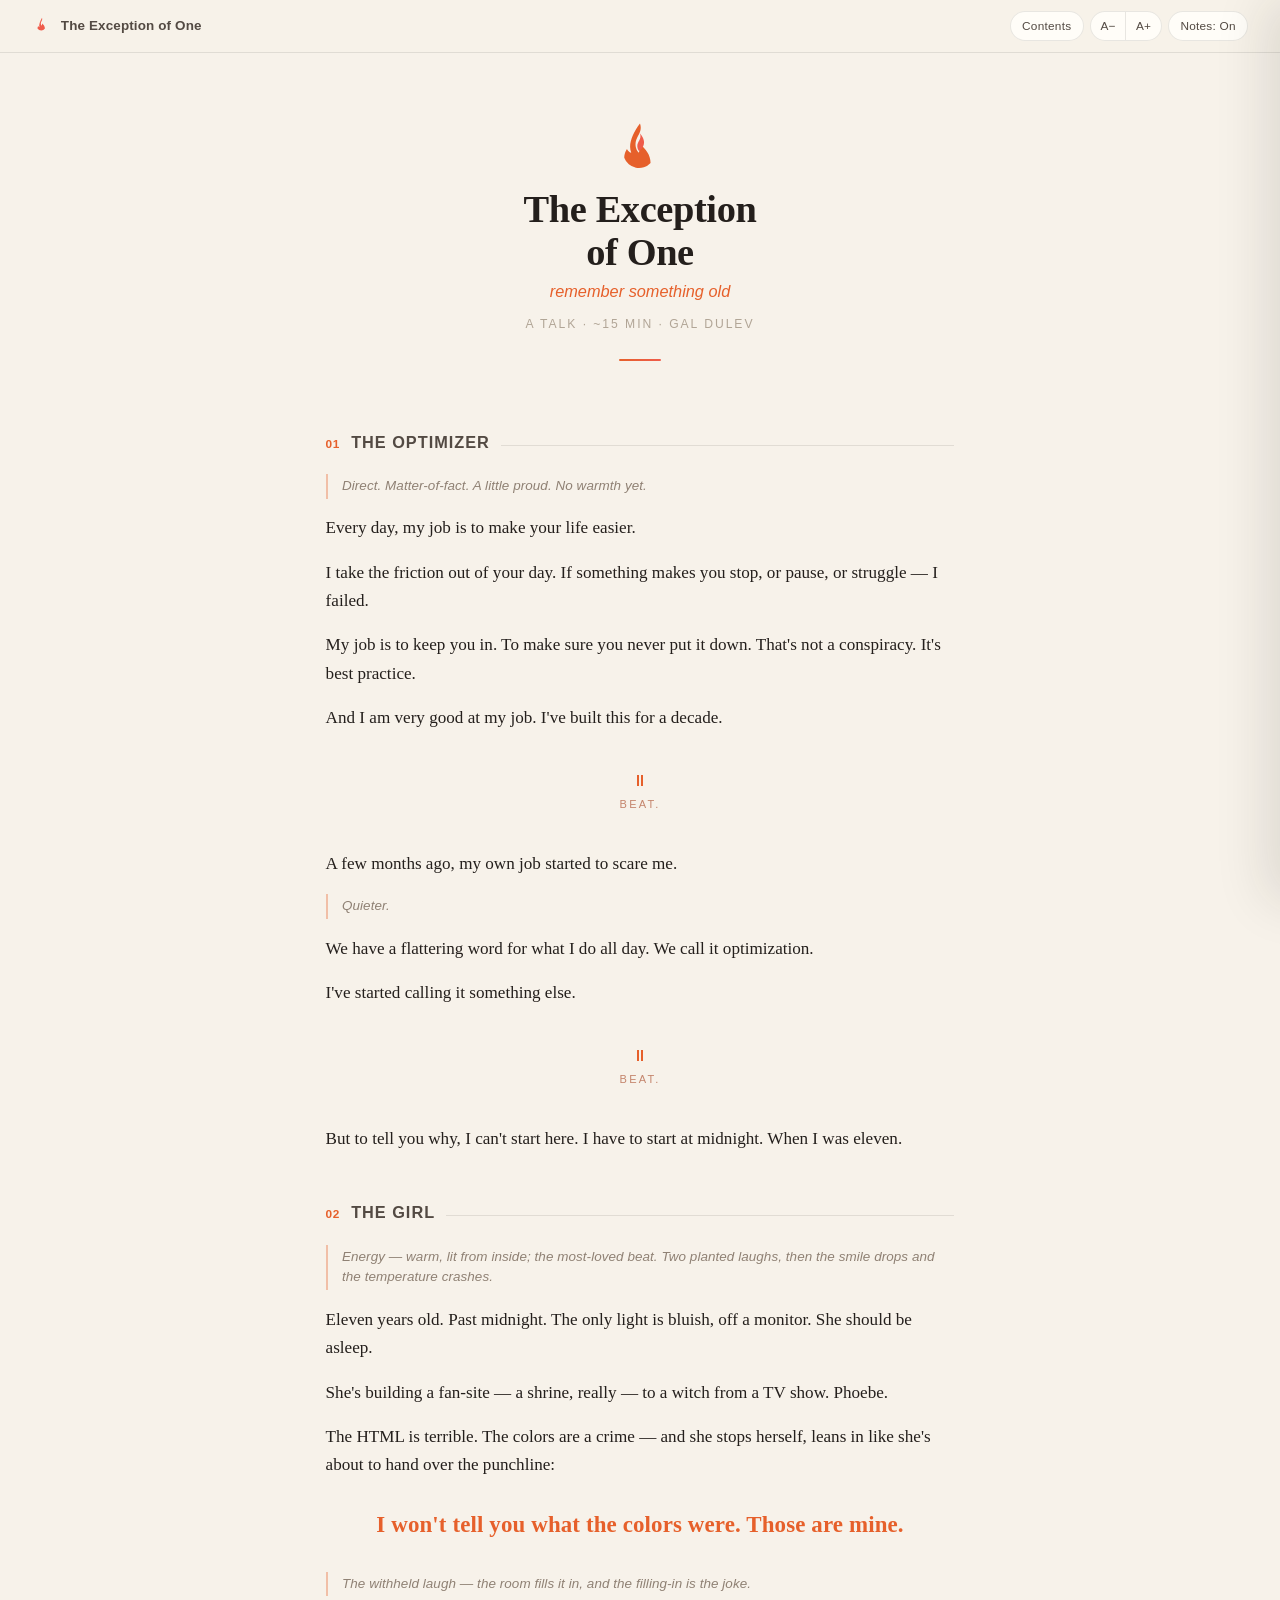
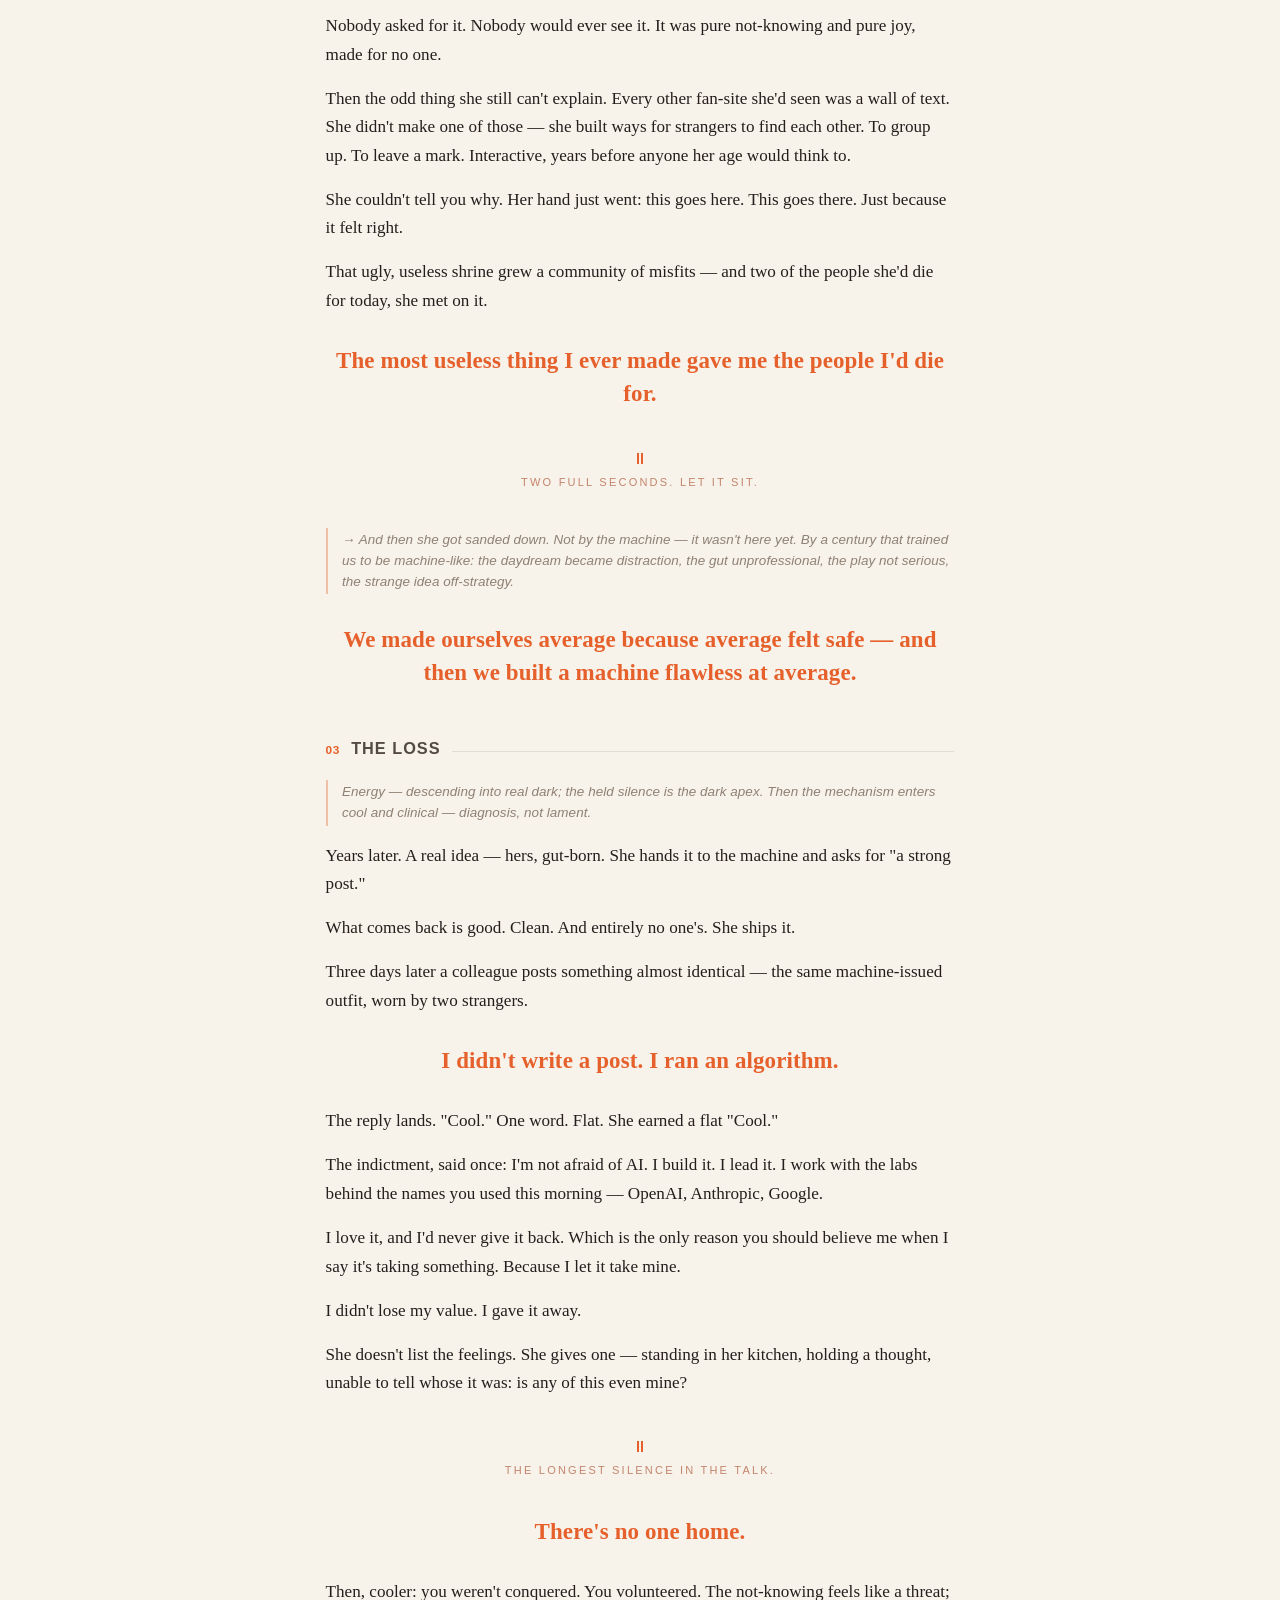
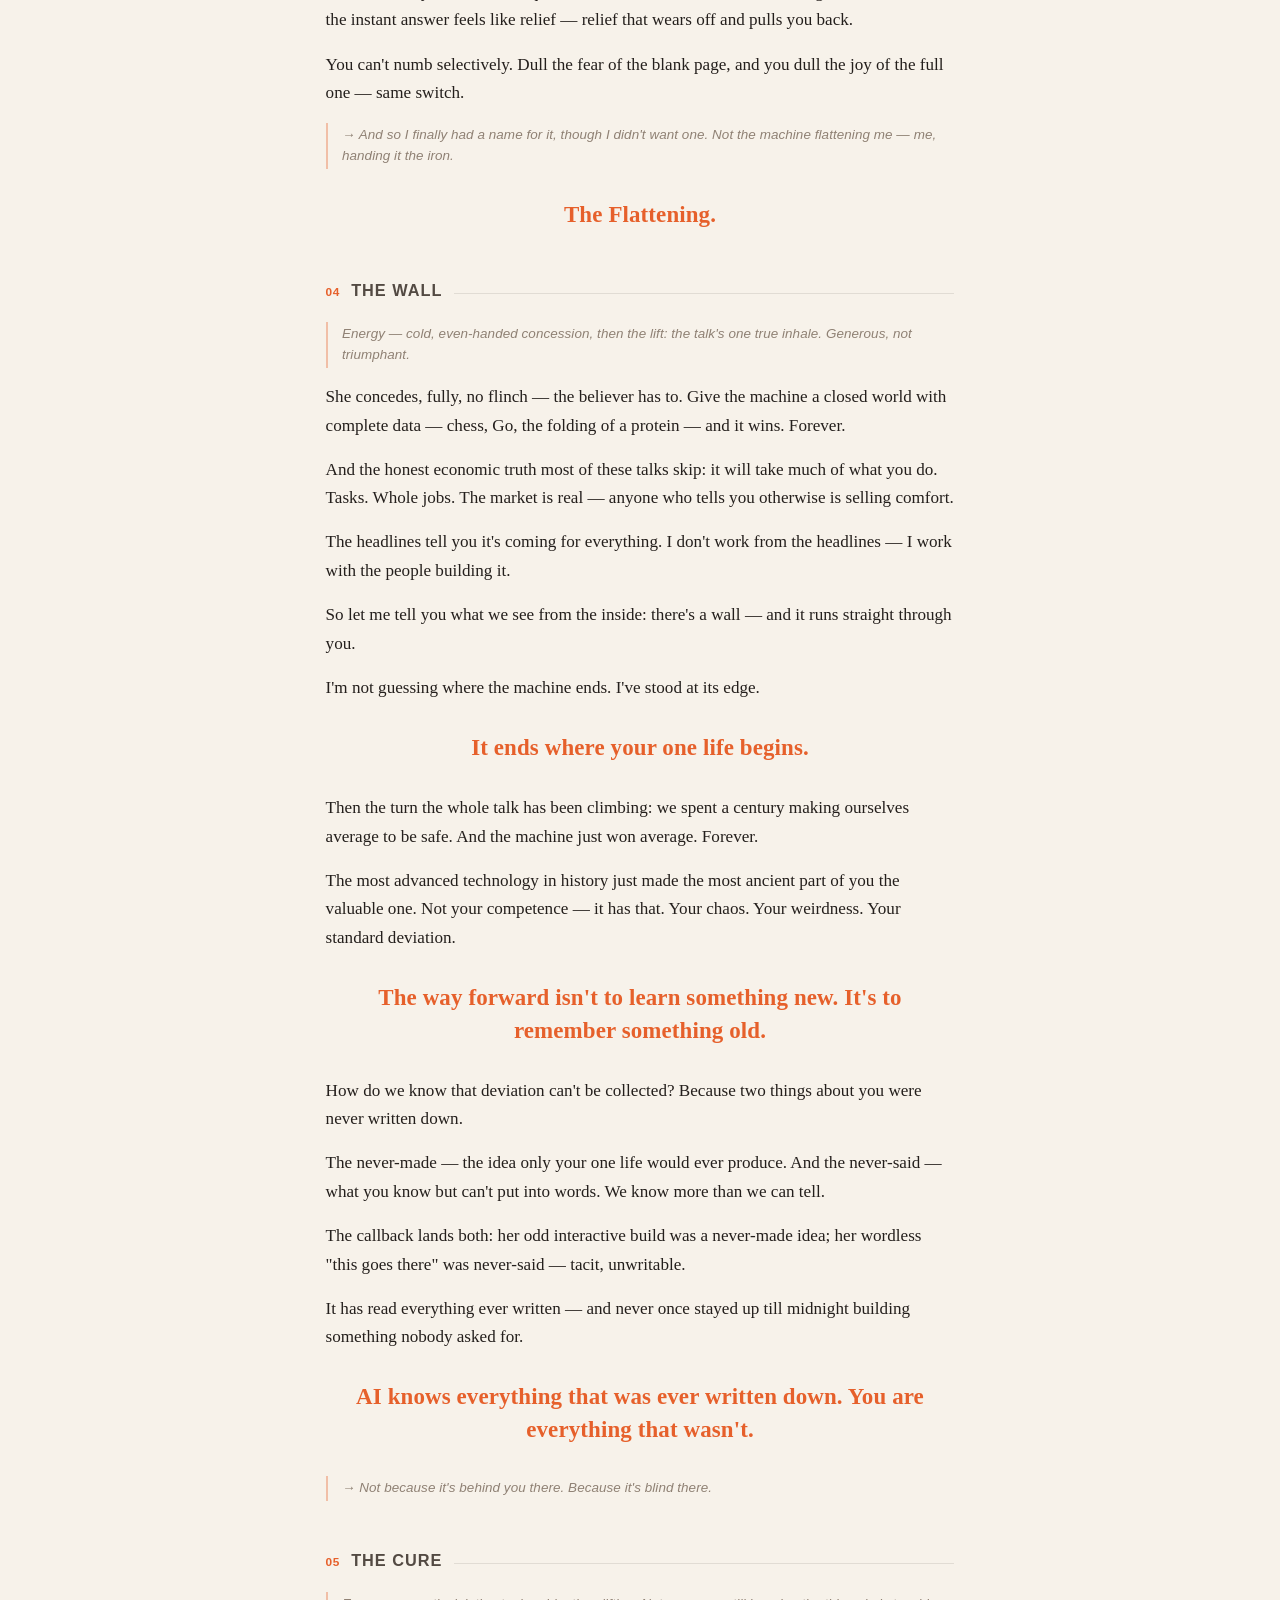
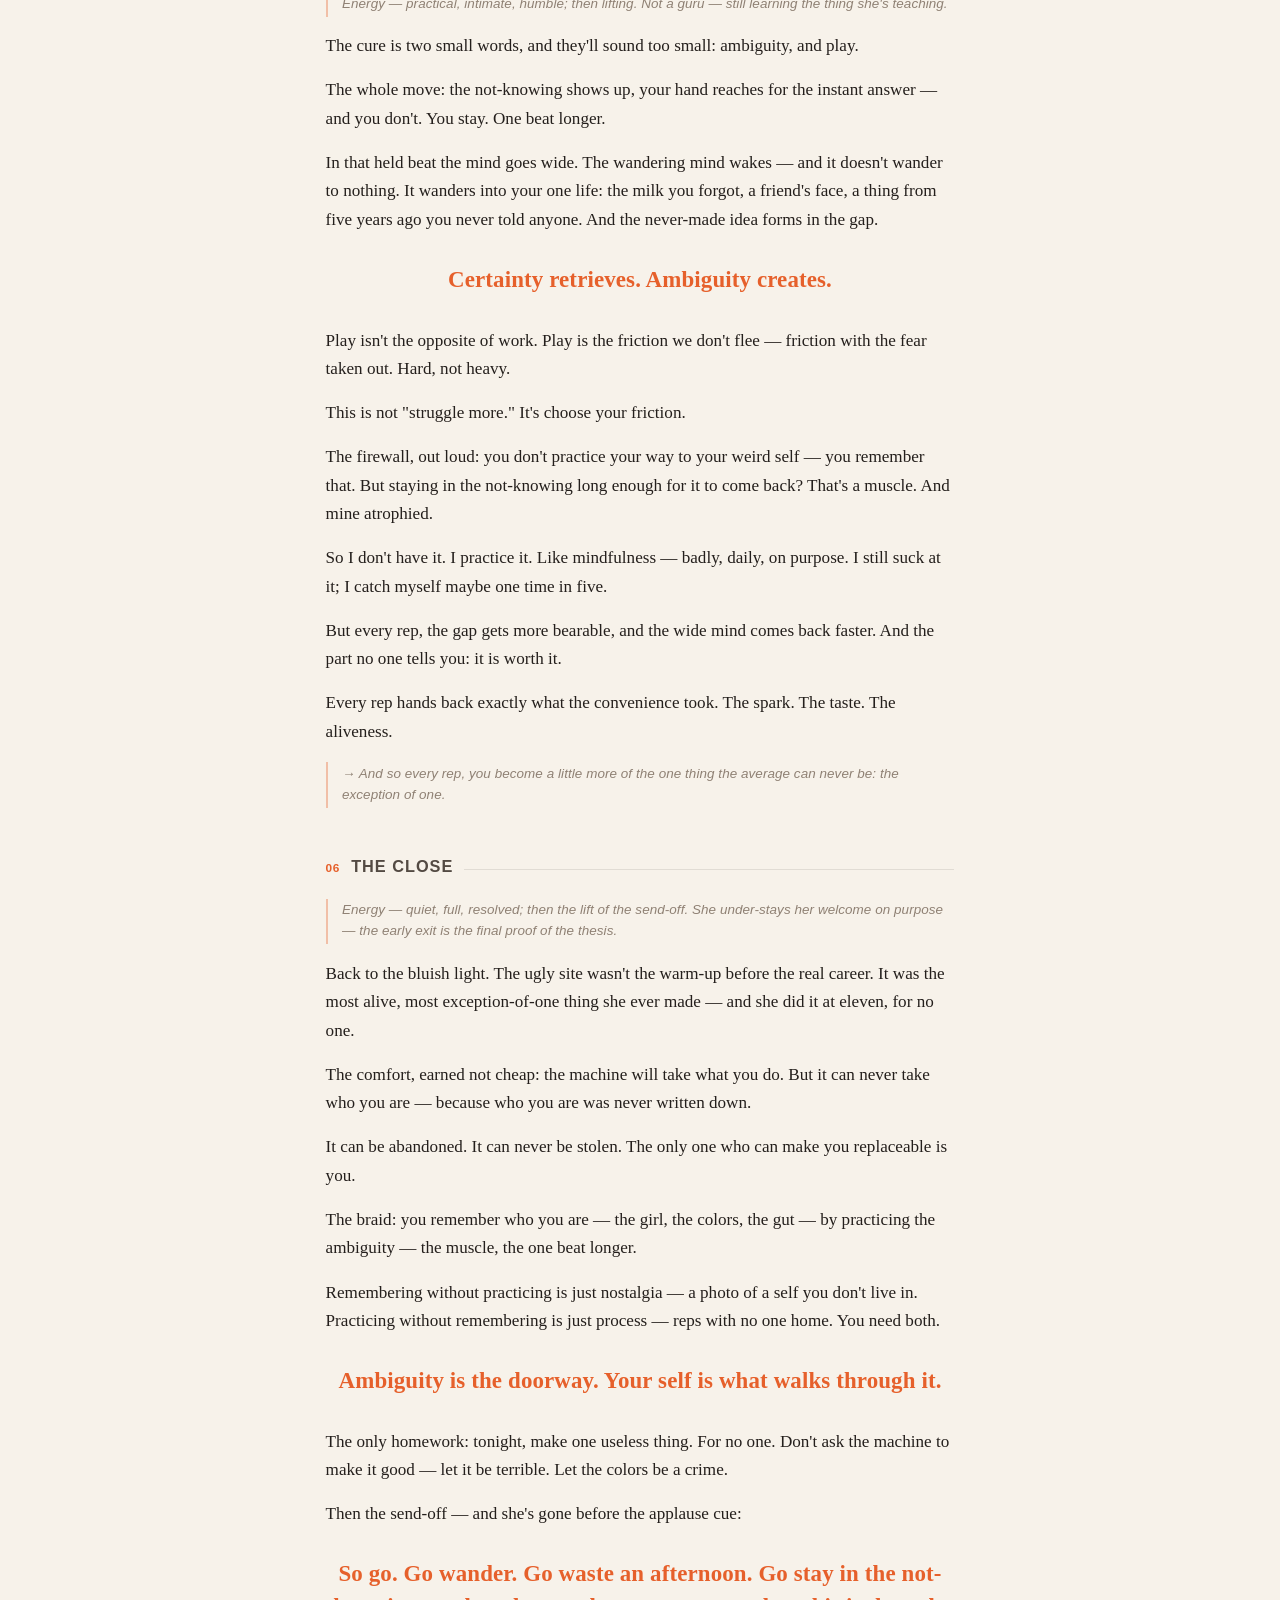
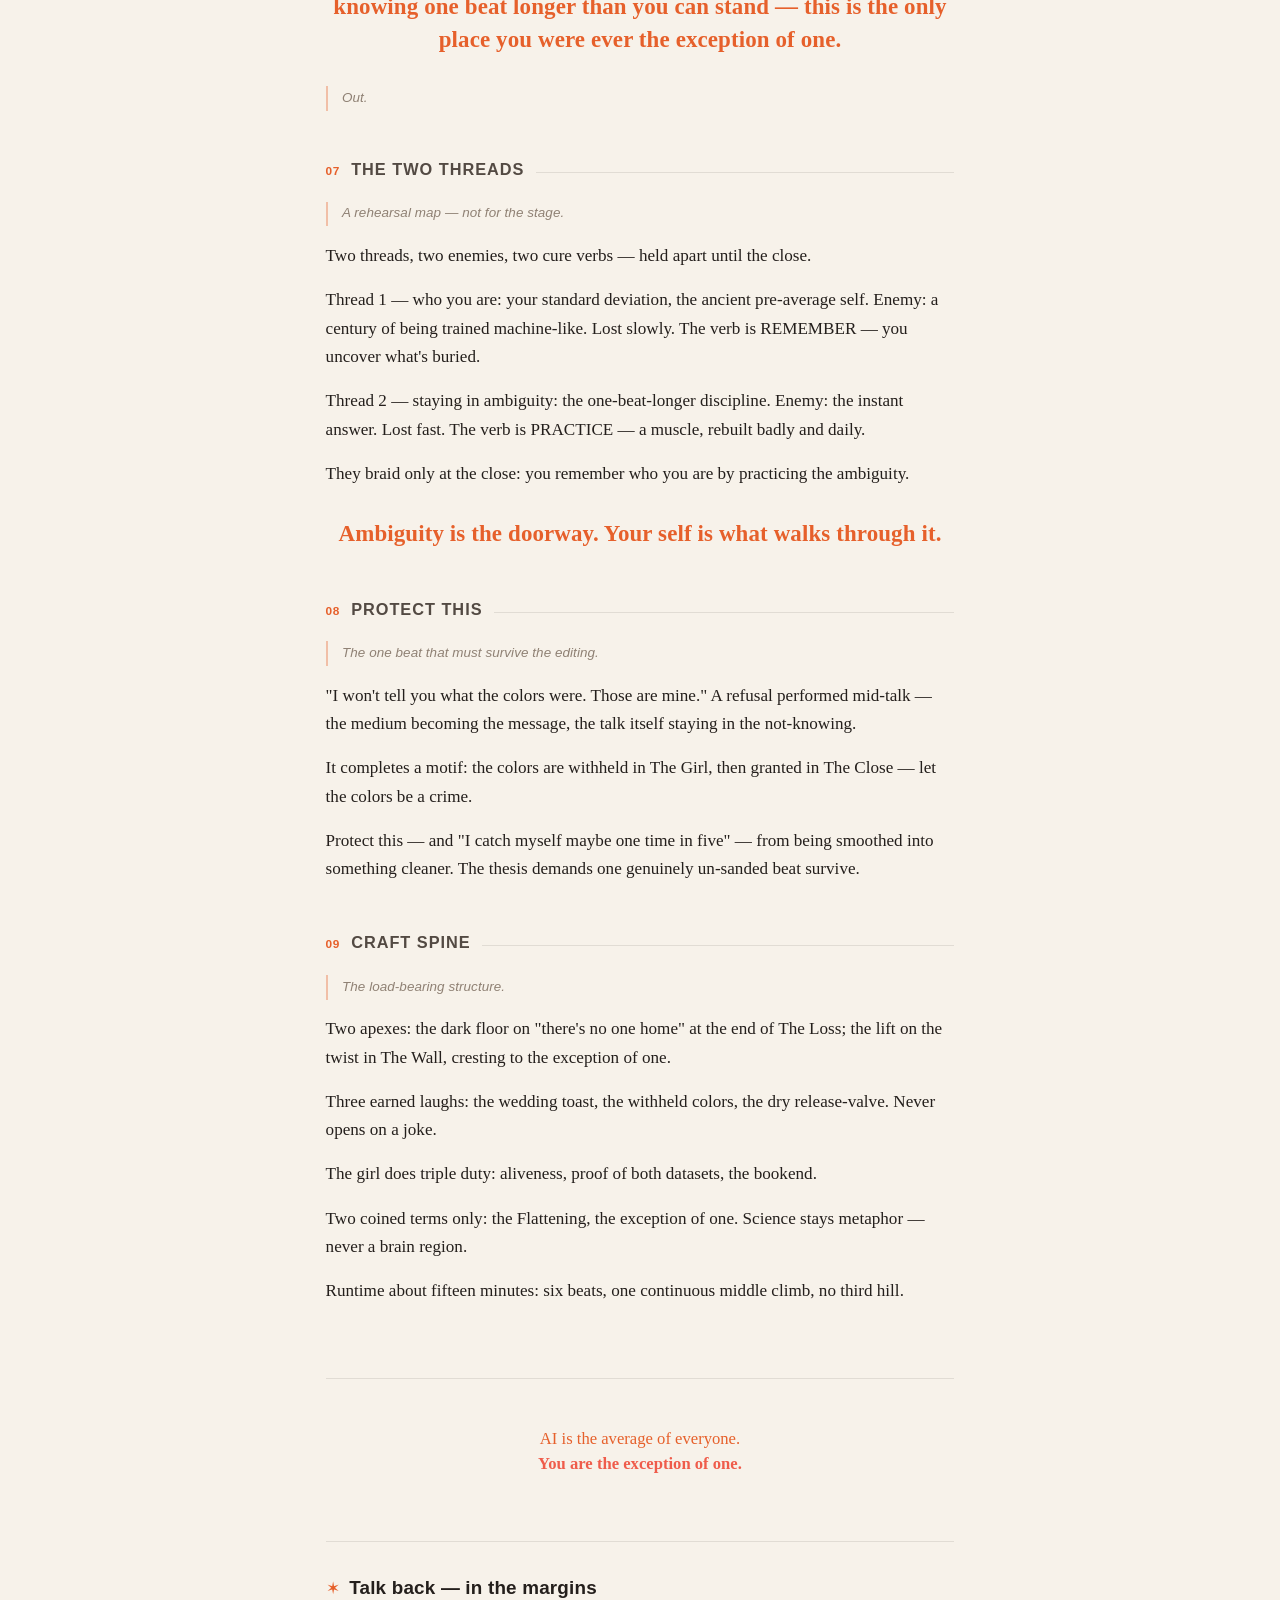
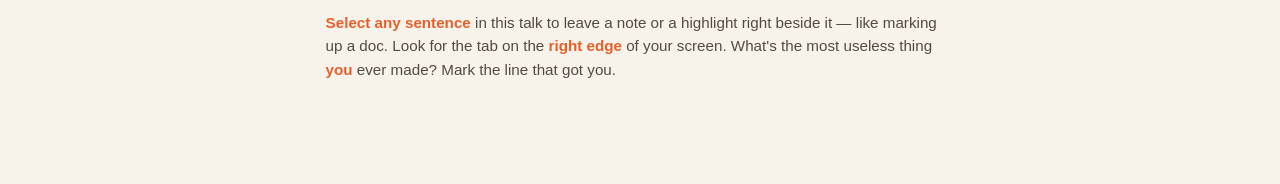
==== index.html @ 76f0518c "Fold two-sided insider into the page: lean Beat 1, fused confession (B3), AI-insider Wall testimony " ====
<!doctype html>
<html lang="en">
<head>
<meta charset="utf-8">
<meta name="viewport" content="width=device-width, initial-scale=1">
<title>The Exception of One</title>
<style>
  :root{
    --paper:#f7f2ea;
    --paper-2:#fffdf8;
    --ink:#241f1c;
    --ink-soft:#534a43;
    --muted:#b1a596;
    --flame:#e6602b;
    --flame-pink:#ef5c4b;
    --pause:#c4856c;
    --rule:rgba(36,31,28,.10);
    --reading:1.07rem;
    --maxw:680px;
  }
  *{box-sizing:border-box}
  html{scroll-behavior:smooth}
  body{
    margin:0;background:var(--paper);color:var(--ink);
    font-family:-apple-system,BlinkMacSystemFont,"Segoe UI",Roboto,Helvetica,Arial,sans-serif;
    -webkit-font-smoothing:antialiased;text-rendering:optimizeLegibility;
  }
  .serif{font-family:Georgia,"Iowan Old Style","Palatino Linotype",Palatino,Charter,"Times New Roman",serif;}

  /* scroll progress */
  #progress{position:fixed;top:0;left:0;height:3px;width:0;background:linear-gradient(90deg,var(--flame),var(--flame-pink));z-index:60;transition:width .08s linear;}

  /* top bar */
  .topbar{
    position:sticky;top:0;z-index:50;display:flex;align-items:center;justify-content:space-between;gap:1rem;
    padding:.7rem clamp(1rem,4vw,2rem);
    background:rgba(247,242,234,.82);backdrop-filter:saturate(140%) blur(10px);-webkit-backdrop-filter:saturate(140%) blur(10px);
    border-bottom:1px solid var(--rule);flex-wrap:wrap;
  }
  .brand{display:flex;align-items:center;gap:.55rem;min-width:0;}
  .brand svg{flex:0 0 auto}
  .brand span{font-size:.84rem;font-weight:600;letter-spacing:.01em;color:var(--ink-soft);white-space:nowrap;overflow:hidden;text-overflow:ellipsis;max-width:46vw;}
  .controls{display:flex;align-items:center;gap:.4rem;flex-wrap:wrap;}
  button{
    font:inherit;font-size:.74rem;letter-spacing:.02em;color:var(--ink-soft);
    background:var(--paper-2);border:1px solid var(--rule);border-radius:999px;
    padding:.42rem .7rem;cursor:pointer;transition:all .15s ease;white-space:nowrap;
  }
  button:hover{border-color:var(--flame);color:var(--flame);}
  button:active{transform:translateY(1px);}
  #btnNotes[aria-pressed="false"]{color:var(--muted);}
  .sizer{display:inline-flex;border:1px solid var(--rule);border-radius:999px;overflow:hidden;background:var(--paper-2);}
  .sizer button{border:0;border-radius:0;background:transparent;padding:.42rem .6rem;}
  .sizer button:first-child{border-right:1px solid var(--rule);}

  /* contents panel */
  #backdrop{position:fixed;inset:0;background:rgba(36,31,28,.35);opacity:0;pointer-events:none;transition:opacity .2s;z-index:55;}
  #backdrop.open{opacity:1;pointer-events:auto;}
  #toc{
    position:fixed;top:0;right:0;height:100%;width:min(340px,86vw);z-index:56;
    background:var(--paper-2);border-left:1px solid var(--rule);box-shadow:-20px 0 50px rgba(36,31,28,.12);
    transform:translateX(102%);transition:transform .26s cubic-bezier(.4,0,.2,1);
    padding:1.6rem 1.4rem;overflow-y:auto;
  }
  #toc.open{transform:translateX(0);}
  #toc h3{margin:.2rem 0 1.1rem;font-size:.72rem;letter-spacing:.22em;text-transform:uppercase;color:var(--flame);}
  #tocList{list-style:none;margin:0;padding:0;counter-reset:t;}
  #tocList li{margin:0;}
  #tocList a{display:flex;gap:.7rem;align-items:baseline;padding:.6rem .2rem;color:var(--ink-soft);text-decoration:none;border-bottom:1px solid var(--rule);font-size:.95rem;}
  #tocList a:hover{color:var(--flame);}
  #tocList a .n{font-size:.7rem;color:var(--muted);min-width:1.4rem;font-variant-numeric:tabular-nums;}

  /* layout */
  main{max-width:var(--maxw);margin:0 auto;padding:0 clamp(1.1rem,5vw,1.6rem) 5rem;}

  .hero{text-align:center;padding:clamp(2.4rem,8vw,4.2rem) 0 1.4rem;}
  .hero .flame{margin:0 auto .9rem;width:54px;height:54px;}
  .hero h1{margin:.2rem 0 .5rem;font-size:clamp(1.7rem,5.5vw,2.4rem);line-height:1.12;font-weight:600;letter-spacing:-.01em;}
  .hero .kicker{margin:.2rem 0 1rem;font-style:italic;color:var(--flame);font-size:1.02rem;}
  .hero .meta{margin:0;font-size:.76rem;letter-spacing:.16em;text-transform:uppercase;color:var(--muted);}
  .hero .rule{width:42px;height:2px;background:linear-gradient(90deg,var(--flame),var(--flame-pink));margin:1.7rem auto 0;border-radius:2px;}

  section.bit{margin-top:3.1rem;}
  .sechead{display:flex;align-items:baseline;gap:.7rem;margin-bottom:1.4rem;}
  .sechead .n{font-size:.74rem;font-weight:700;color:var(--flame);font-variant-numeric:tabular-nums;letter-spacing:.05em;}
  .sechead h2{margin:0;font-size:1.02rem;font-weight:700;letter-spacing:.06em;text-transform:uppercase;color:var(--ink-soft);}
  .sechead::after{content:"";flex:1;height:1px;background:var(--rule);transform:translateY(-2px);}

  p.line{margin:.92em 0;font-size:var(--reading);line-height:1.66;color:var(--ink);}
  p.punch{margin:1.3em 0;text-align:center;color:var(--flame);font-size:calc(var(--reading) * 1.34);line-height:1.42;font-weight:600;letter-spacing:.005em;}

  .stage{
    margin:.7em 0;padding:.12rem 0 .12rem .9rem;border-left:2px solid rgba(230,96,43,.35);
    font-size:.84rem;font-style:italic;letter-spacing:.005em;color:#8f8174;line-height:1.55;
  }
  body.hide-notes .stage{display:none;}

  .pause{margin:2.5rem 0;text-align:center;}
  .pause .ic{display:inline-block;color:var(--flame);font-size:1rem;line-height:1;}
  .pause .txt{display:block;margin-top:.5rem;font-size:.69rem;letter-spacing:.2em;text-transform:uppercase;color:var(--pause);}

  footer.end{margin-top:4.5rem;padding-top:2rem;border-top:1px solid var(--rule);text-align:center;}
  footer.end .sig{font-family:Georgia,serif;color:var(--flame);font-size:1.04rem;line-height:1.5;}
  footer.end .sig b{color:var(--flame-pink);font-weight:600;}

  /* comments */
  .comments{margin-top:4rem;padding-top:2.2rem;border-top:1px solid var(--rule);}
  .comments .chead{display:flex;align-items:baseline;gap:.6rem;margin-bottom:.7rem;}
  .comments .chead .ic{color:var(--flame);font-size:1.05rem;line-height:1;}
  .comments .chead h2{margin:0;font-size:1.18rem;font-weight:600;letter-spacing:.01em;color:var(--ink);}
  .comments .prompt{margin:0 0 1.4rem;font-size:.95rem;line-height:1.55;color:var(--ink-soft);}
  .comments .prompt b{color:var(--flame);font-weight:600;}

  @media print{
    #progress,.topbar,#toc,#backdrop,.comments{display:none !important;}
    body{background:#fff;}
    .stage{display:block !important;}
    main{max-width:none;}
    p.line{font-size:13pt;}
  }
</style>
</head>
<body>
<div id="progress"></div>

<header class="topbar">
  <div class="brand">
    <svg width="20" height="20" viewBox="0 0 24 24" aria-hidden="true"><path d="M12 2c1 3.2-1.4 4.2-1.4 7 0 1.6 1 2.6 1 2.6s.6-1 .5-2.6c1.7 1.3 3.4 3.4 3.4 6.1A5.5 5.5 0 0 1 6.6 15c0-1.7.9-2.9.9-2.9s.5 1 1.4 1.2C8 10.5 9.5 6.7 12 2z" fill="#ef5c4b"/></svg>
    <span>The Exception of One</span>
  </div>
  <div class="controls">
    <button id="btnContents">Contents</button>
    <span class="sizer"><button id="dec" aria-label="Smaller text">A−</button><button id="inc" aria-label="Larger text">A+</button></span>
    <button id="btnNotes" aria-pressed="true">Notes: On</button>
  </div>
</header>

<div id="backdrop"></div>
<nav id="toc" aria-hidden="true"><h3>Contents</h3><ol id="tocList"></ol></nav>

<main>
  <section class="hero">
    <div class="flame">
      <svg width="54" height="54" viewBox="0 0 24 24" aria-hidden="true">
        <path d="M12 1.5c1.4 4.3-2 5.6-2 9.4 0 2.2 1.4 3.6 1.4 3.6s.8-1.4.7-3.6c2.3 1.8 4.6 4.6 4.6 8.2A7 7 0 0 1 5 16.8c0-2.3 1.2-3.9 1.2-3.9s.7 1.4 1.9 1.7C6.6 10.9 8.7 5.8 12 1.5z" fill="#e6602b"/>
        <path d="M12 6c.9 2.6-1.2 3.4-1.2 5.7 0 1.3.8 2.2.8 2.2s2.2-1.6 2.2-4c0-1.2-.6-2.6-1.8-3.9z" fill="#ef5c4b"/>
      </svg>
    </div>
    <h1 class="serif">The Exception<br>of One</h1>
    <p class="kicker">remember something old</p>
    <p class="meta">A talk · ~15 min · Gal Dulev</p>
    <div class="rule"></div>
  </section>

  <div id="script"></div>

  <footer class="end">
    <p class="sig">AI is the average of everyone.<br><b>You are the exception of one.</b></p>
  </footer>

  <!--
    Inline comments — powered by Hypothesis (https://hypothes.is): free, open-source.
    Readers SELECT any passage to leave a margin note or highlight, like a Google Doc.
    Annotations anchor to the exact text + this page's URL. Posting needs a free
    Hypothesis account; reading public notes does not. The script below injects the
    annotation layer — the small tab on the right edge of the screen.
  -->
  <section class="comments" id="comments">
    <div class="chead">
      <span class="ic">✶</span>
      <h2>Talk back — in the margins</h2>
    </div>
    <p class="prompt"><b>Select any sentence</b> in this talk to leave a note or a highlight right beside it — like marking up a doc. Look for the tab on the <b>right edge</b> of your screen. What's the most useless thing <b>you</b> ever made? Mark the line that got you.</p>
  </section>
</main>

<!-- Hypothesis annotation layer — https://hypothes.is -->
<script src="https://hypothes.is/embed.js" async></script>

<script>
const RAW = `The Optimizer|section
Direct. Matter-of-fact. A little proud. No warmth yet.|stage
Every day, my job is to make your life easier.
I take the friction out of your day. If something makes you stop, or pause, or struggle — I failed.
My job is to keep you in. To make sure you never put it down. That's not a conspiracy. It's best practice.
And I am very good at my job. I've built this for a decade.
⏸ Beat.|pause
A few months ago, my own job started to scare me.
Quieter.|stage
We have a flattering word for what I do all day. We call it optimization.
I've started calling it something else.
⏸ Beat.|pause
But to tell you why, I can't start here. I have to start at midnight. When I was eleven.
===
The Girl|section
Energy — warm, lit from inside; the most-loved beat. Two planted laughs, then the smile drops and the temperature crashes.|stage
Eleven years old. Past midnight. The only light is bluish, off a monitor. She should be asleep.
She's building a fan-site — a shrine, really — to a witch from a TV show. Phoebe.
The HTML is terrible. The colors are a crime — and she stops herself, leans in like she's about to hand over the punchline:
I won't tell you what the colors were. Those are mine.
The withheld laugh — the room fills it in, and the filling-in is the joke.|stage
Nobody asked for it. Nobody would ever see it. It was pure not-knowing and pure joy, made for no one.
Then the odd thing she still can't explain. Every other fan-site she'd seen was a wall of text. She didn't make one of those — she built ways for strangers to find each other. To group up. To leave a mark. Interactive, years before anyone her age would think to.
She couldn't tell you why. Her hand just went: this goes here. This goes there. Just because it felt right.
That ugly, useless shrine grew a community of misfits — and two of the people she'd die for today, she met on it.
The most useless thing I ever made gave me the people I'd die for.
⏸ Two full seconds. Let it sit.|pause
→ And then she got sanded down. Not by the machine — it wasn't here yet. By a century that trained us to be machine-like: the daydream became distraction, the gut unprofessional, the play not serious, the strange idea off-strategy.|stage
We made ourselves average because average felt safe — and then we built a machine flawless at average.
===
The Loss|section
Energy — descending into real dark; the held silence is the dark apex. Then the mechanism enters cool and clinical — diagnosis, not lament.|stage
Years later. A real idea — hers, gut-born. She hands it to the machine and asks for "a strong post."
What comes back is good. Clean. And entirely no one's. She ships it.
Three days later a colleague posts something almost identical — the same machine-issued outfit, worn by two strangers.
I didn't write a post. I ran an algorithm.
The reply lands. "Cool." One word. Flat. She earned a flat "Cool."
The indictment, said once: I'm not afraid of AI. I build it. I lead it. I work with the labs behind the names you used this morning — OpenAI, Anthropic, Google.
I love it, and I'd never give it back. Which is the only reason you should believe me when I say it's taking something. Because I let it take mine.
I didn't lose my value. I gave it away.
She doesn't list the feelings. She gives one — standing in her kitchen, holding a thought, unable to tell whose it was: is any of this even mine?
⏸ The longest silence in the talk.|pause
There's no one home.
Then, cooler: you weren't conquered. You volunteered. The not-knowing feels like a threat; the instant answer feels like relief — relief that wears off and pulls you back.
You can't numb selectively. Dull the fear of the blank page, and you dull the joy of the full one — same switch.
→ And so I finally had a name for it, though I didn't want one. Not the machine flattening me — me, handing it the iron.|stage
The Flattening.
===
The Wall|section
Energy — cold, even-handed concession, then the lift: the talk's one true inhale. Generous, not triumphant.|stage
She concedes, fully, no flinch — the believer has to. Give the machine a closed world with complete data — chess, Go, the folding of a protein — and it wins. Forever.
And the honest economic truth most of these talks skip: it will take much of what you do. Tasks. Whole jobs. The market is real — anyone who tells you otherwise is selling comfort.
The headlines tell you it's coming for everything. I don't work from the headlines — I work with the people building it.
So let me tell you what we see from the inside: there's a wall — and it runs straight through you.
I'm not guessing where the machine ends. I've stood at its edge.
It ends where your one life begins.
Then the turn the whole talk has been climbing: we spent a century making ourselves average to be safe. And the machine just won average. Forever.
The most advanced technology in history just made the most ancient part of you the valuable one. Not your competence — it has that. Your chaos. Your weirdness. Your standard deviation.
The way forward isn't to learn something new. It's to remember something old.
How do we know that deviation can't be collected? Because two things about you were never written down.
The never-made — the idea only your one life would ever produce. And the never-said — what you know but can't put into words. We know more than we can tell.
The callback lands both: her odd interactive build was a never-made idea; her wordless "this goes there" was never-said — tacit, unwritable.
It has read everything ever written — and never once stayed up till midnight building something nobody asked for.
AI knows everything that was ever written down. You are everything that wasn't.
→ Not because it's behind you there. Because it's blind there.|stage
===
The Cure|section
Energy — practical, intimate, humble; then lifting. Not a guru — still learning the thing she's teaching.|stage
The cure is two small words, and they'll sound too small: ambiguity, and play.
The whole move: the not-knowing shows up, your hand reaches for the instant answer — and you don't. You stay. One beat longer.
In that held beat the mind goes wide. The wandering mind wakes — and it doesn't wander to nothing. It wanders into your one life: the milk you forgot, a friend's face, a thing from five years ago you never told anyone. And the never-made idea forms in the gap.
Certainty retrieves. Ambiguity creates.
Play isn't the opposite of work. Play is the friction we don't flee — friction with the fear taken out. Hard, not heavy.
This is not "struggle more." It's choose your friction.
The firewall, out loud: you don't practice your way to your weird self — you remember that. But staying in the not-knowing long enough for it to come back? That's a muscle. And mine atrophied.
So I don't have it. I practice it. Like mindfulness — badly, daily, on purpose. I still suck at it; I catch myself maybe one time in five.
But every rep, the gap gets more bearable, and the wide mind comes back faster. And the part no one tells you: it is worth it.
Every rep hands back exactly what the convenience took. The spark. The taste. The aliveness.
→ And so every rep, you become a little more of the one thing the average can never be: the exception of one.|stage
===
The Close|section
Energy — quiet, full, resolved; then the lift of the send-off. She under-stays her welcome on purpose — the early exit is the final proof of the thesis.|stage
Back to the bluish light. The ugly site wasn't the warm-up before the real career. It was the most alive, most exception-of-one thing she ever made — and she did it at eleven, for no one.
The comfort, earned not cheap: the machine will take what you do. But it can never take who you are — because who you are was never written down.
It can be abandoned. It can never be stolen. The only one who can make you replaceable is you.
The braid: you remember who you are — the girl, the colors, the gut — by practicing the ambiguity — the muscle, the one beat longer.
Remembering without practicing is just nostalgia — a photo of a self you don't live in. Practicing without remembering is just process — reps with no one home. You need both.
Ambiguity is the doorway. Your self is what walks through it.
The only homework: tonight, make one useless thing. For no one. Don't ask the machine to make it good — let it be terrible. Let the colors be a crime.
Then the send-off — and she's gone before the applause cue:
So go. Go wander. Go waste an afternoon. Go stay in the not-knowing one beat longer than you can stand — this is the only place you were ever the exception of one.
Out.|stage
===
The Two Threads|section
A rehearsal map — not for the stage.|stage
Two threads, two enemies, two cure verbs — held apart until the close.
Thread 1 — who you are: your standard deviation, the ancient pre-average self. Enemy: a century of being trained machine-like. Lost slowly. The verb is REMEMBER — you uncover what's buried.
Thread 2 — staying in ambiguity: the one-beat-longer discipline. Enemy: the instant answer. Lost fast. The verb is PRACTICE — a muscle, rebuilt badly and daily.
They braid only at the close: you remember who you are by practicing the ambiguity.
Ambiguity is the doorway. Your self is what walks through it.
===
Protect This|section
The one beat that must survive the editing.|stage
"I won't tell you what the colors were. Those are mine." A refusal performed mid-talk — the medium becoming the message, the talk itself staying in the not-knowing.
It completes a motif: the colors are withheld in The Girl, then granted in The Close — let the colors be a crime.
Protect this — and "I catch myself maybe one time in five" — from being smoothed into something cleaner. The thesis demands one genuinely un-sanded beat survive.
===
Craft Spine|section
The load-bearing structure.|stage
Two apexes: the dark floor on "there's no one home" at the end of The Loss; the lift on the twist in The Wall, cresting to the exception of one.
Three earned laughs: the wedding toast, the withheld colors, the dry release-valve. Never opens on a joke.
The girl does triple duty: aliveness, proof of both datasets, the bookend.
Two coined terms only: the Flattening, the exception of one. Science stays metaphor — never a brain region.
Runtime about fifteen minutes: six beats, one continuous middle climb, no third hill.`;

const PUNCH = new Set([
  "I won't tell you what the colors were. Those are mine.",
  "The most useless thing I ever made gave me the people I'd die for.",
  "We made ourselves average because average felt safe — and then we built a machine flawless at average.",
  "I didn't write a post. I ran an algorithm.",
  "There's no one home.",
  "The Flattening.",
  "The way forward isn't to learn something new. It's to remember something old.",
  "AI knows everything that was ever written down. You are everything that wasn't.",
  "It ends where your one life begins.",
  "Certainty retrieves. Ambiguity creates.",
  "Ambiguity is the doorway. Your self is what walks through it.",
  "So go. Go wander. Go waste an afternoon. Go stay in the not-knowing one beat longer than you can stand — this is the only place you were ever the exception of one."
]);

// ---- parse ----
const sections = [];
let cur = null;
RAW.split("\n").forEach(raw => {
  const line = raw.replace(/\r$/,"");
  const t = line.trim();
  if (!t || t === "===") return;
  if (line.endsWith("|section")) {
    cur = { title: line.slice(0, -8).trim(), items: [] };
    sections.push(cur);
  } else if (line.endsWith("|stage")) {
    cur.items.push({ type:"stage", text: line.slice(0, -6).trim() });
  } else if (line.endsWith("|pause")) {
    cur.items.push({ type:"pause", text: line.slice(0, -6).replace(/^⏸/,"").trim() });
  } else {
    cur.items.push({ type:"line", text: t });
  }
});

// ---- render ----
const scriptEl = document.getElementById("script");
const tocList = document.getElementById("tocList");
const PAGE_TITLE = "The Exception of One";

sections.forEach((sec, i) => {
  const sectionEl = document.createElement("section");
  sectionEl.className = "bit";
  sectionEl.id = "sec-" + i;

  const isOpening = (i === 0 && sec.title === PAGE_TITLE);
  const name = isOpening ? "Opening" : sec.title;

  const head = document.createElement("div");
  head.className = "sechead";
  const n = document.createElement("span");
  n.className = "n";
  n.textContent = String(i+1).padStart(2,"0");
  const h2 = document.createElement("h2");
  h2.textContent = name;
  head.append(n, h2);
  sectionEl.append(head);

  sec.items.forEach(it => {
    if (it.type === "line") {
      const p = document.createElement("p");
      p.className = PUNCH.has(it.text) ? "line punch serif" : "line serif";
      p.textContent = it.text;
      sectionEl.append(p);
    } else if (it.type === "stage") {
      const d = document.createElement("p");
      d.className = "stage";
      d.textContent = it.text;
      sectionEl.append(d);
    } else if (it.type === "pause") {
      const d = document.createElement("div");
      d.className = "pause";
      const ic = document.createElement("span");
      ic.className = "ic";
      ic.textContent = "⏸";
      const tx = document.createElement("span");
      tx.className = "txt";
      tx.textContent = it.text;
      d.append(ic, tx);
      sectionEl.append(d);
    }
  });

  scriptEl.append(sectionEl);

  // toc
  const li = document.createElement("li");
  const a = document.createElement("a");
  a.href = "#sec-" + i;
  a.innerHTML = '<span class="n">' + String(i+1).padStart(2,"0") + '</span>';
  const label = document.createElement("span");
  label.textContent = name;
  a.append(label);
  a.addEventListener("click", closeToc);
  li.append(a);
  tocList.append(li);
});

// ---- contents: "Talk back" link to comments ----
const cLi = document.createElement("li");
const cA = document.createElement("a");
cA.href = "#comments";
cA.innerHTML = '<span class="n">✶</span>';
const cLabel = document.createElement("span");
cLabel.textContent = "Talk back";
cA.append(cLabel);
cA.addEventListener("click", closeToc);
cLi.append(cA);
tocList.append(cLi);

// ---- controls ----
const body = document.body;
const btnNotes = document.getElementById("btnNotes");
btnNotes.addEventListener("click", () => {
  const on = body.classList.toggle("hide-notes");
  btnNotes.setAttribute("aria-pressed", on ? "false" : "true");
  btnNotes.textContent = on ? "Notes: Off" : "Notes: On";
});

let size = 1.07;
function setSize(){ document.documentElement.style.setProperty("--reading", size.toFixed(2)+"rem"); }
document.getElementById("inc").addEventListener("click", ()=>{ size = Math.min(2.0, size+0.09); setSize(); });
document.getElementById("dec").addEventListener("click", ()=>{ size = Math.max(0.88, size-0.09); setSize(); });

const toc = document.getElementById("toc");
const backdrop = document.getElementById("backdrop");
function openToc(){ toc.classList.add("open"); backdrop.classList.add("open"); toc.setAttribute("aria-hidden","false"); }
function closeToc(){ toc.classList.remove("open"); backdrop.classList.remove("open"); toc.setAttribute("aria-hidden","true"); }
document.getElementById("btnContents").addEventListener("click", openToc);
backdrop.addEventListener("click", closeToc);
document.addEventListener("keydown", e => { if (e.key === "Escape") closeToc(); });

// ---- scroll progress ----
const prog = document.getElementById("progress");
function onScroll(){
  const h = document.documentElement.scrollHeight - window.innerHeight;
  prog.style.width = h > 0 ? (window.scrollY / h * 100) + "%" : "0%";
}
window.addEventListener("scroll", onScroll, {passive:true});
window.addEventListener("resize", onScroll);
onScroll();
</script>
</body>
</html>
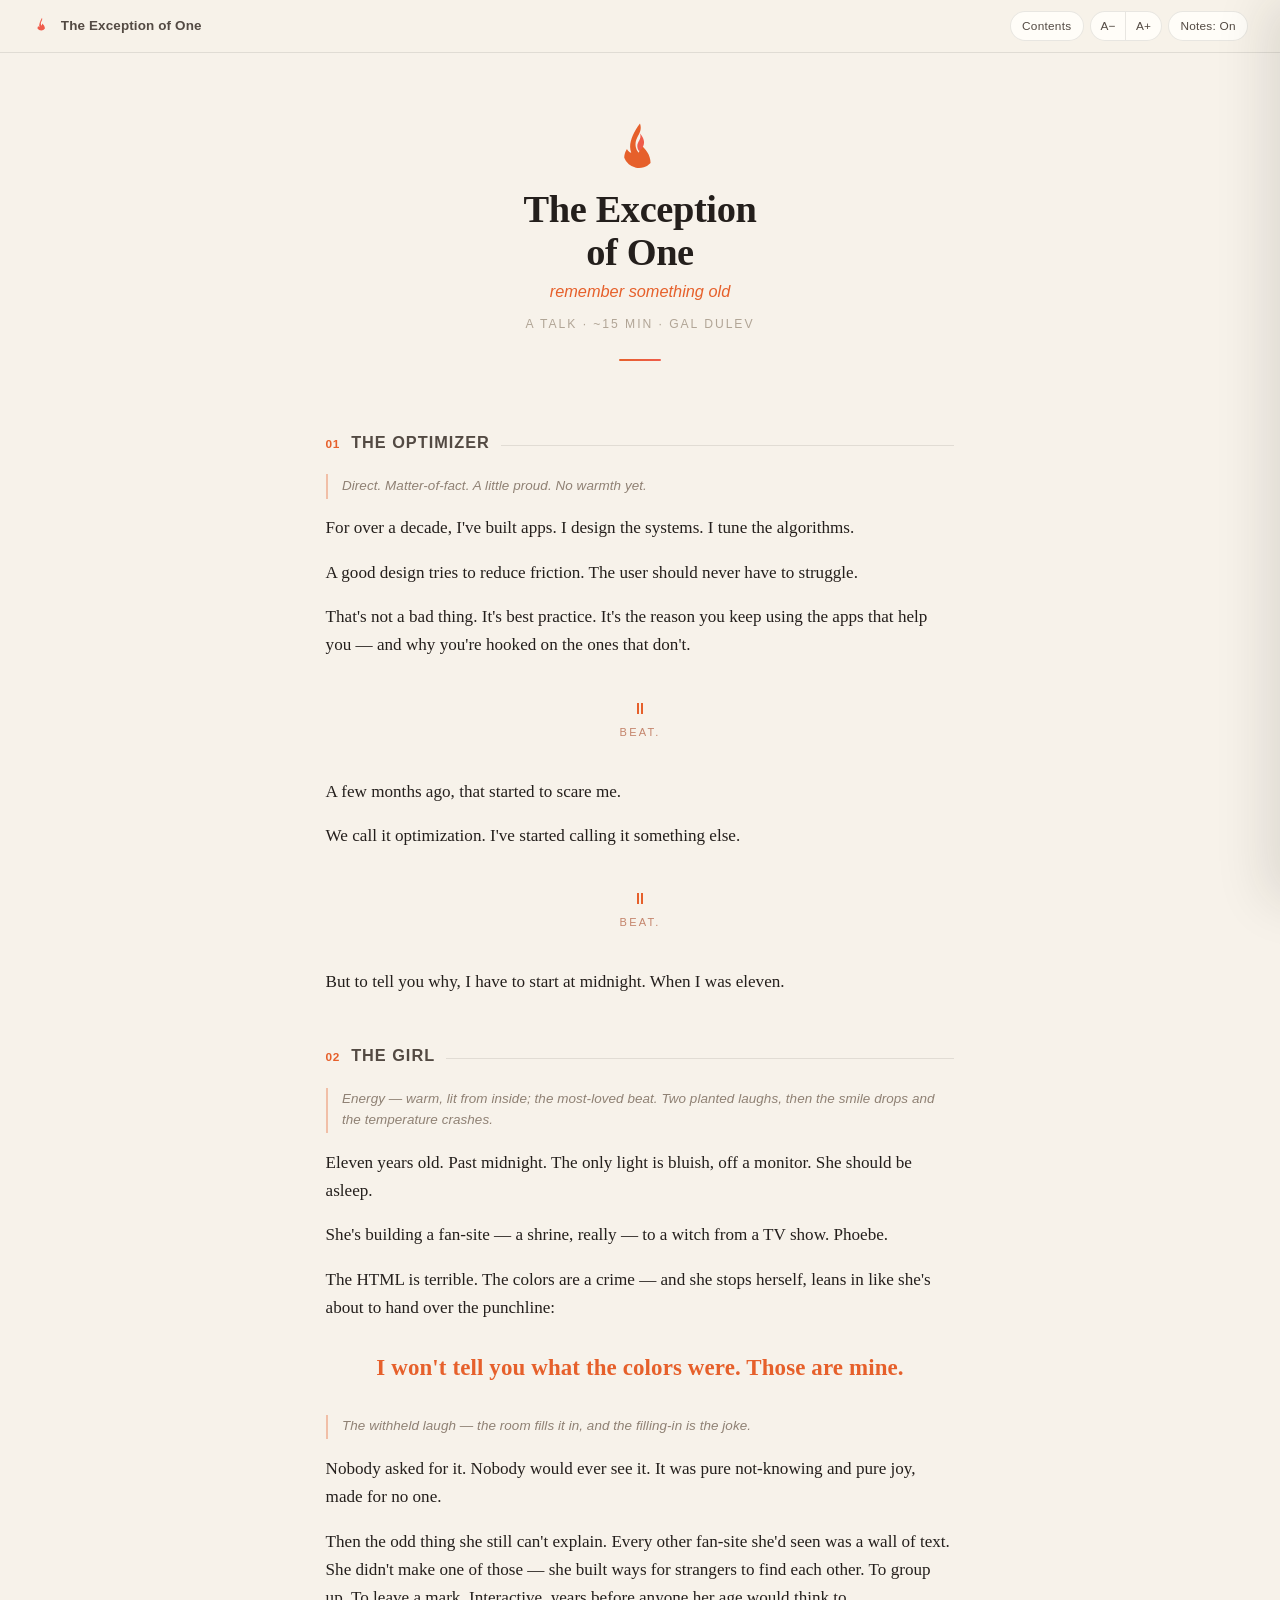
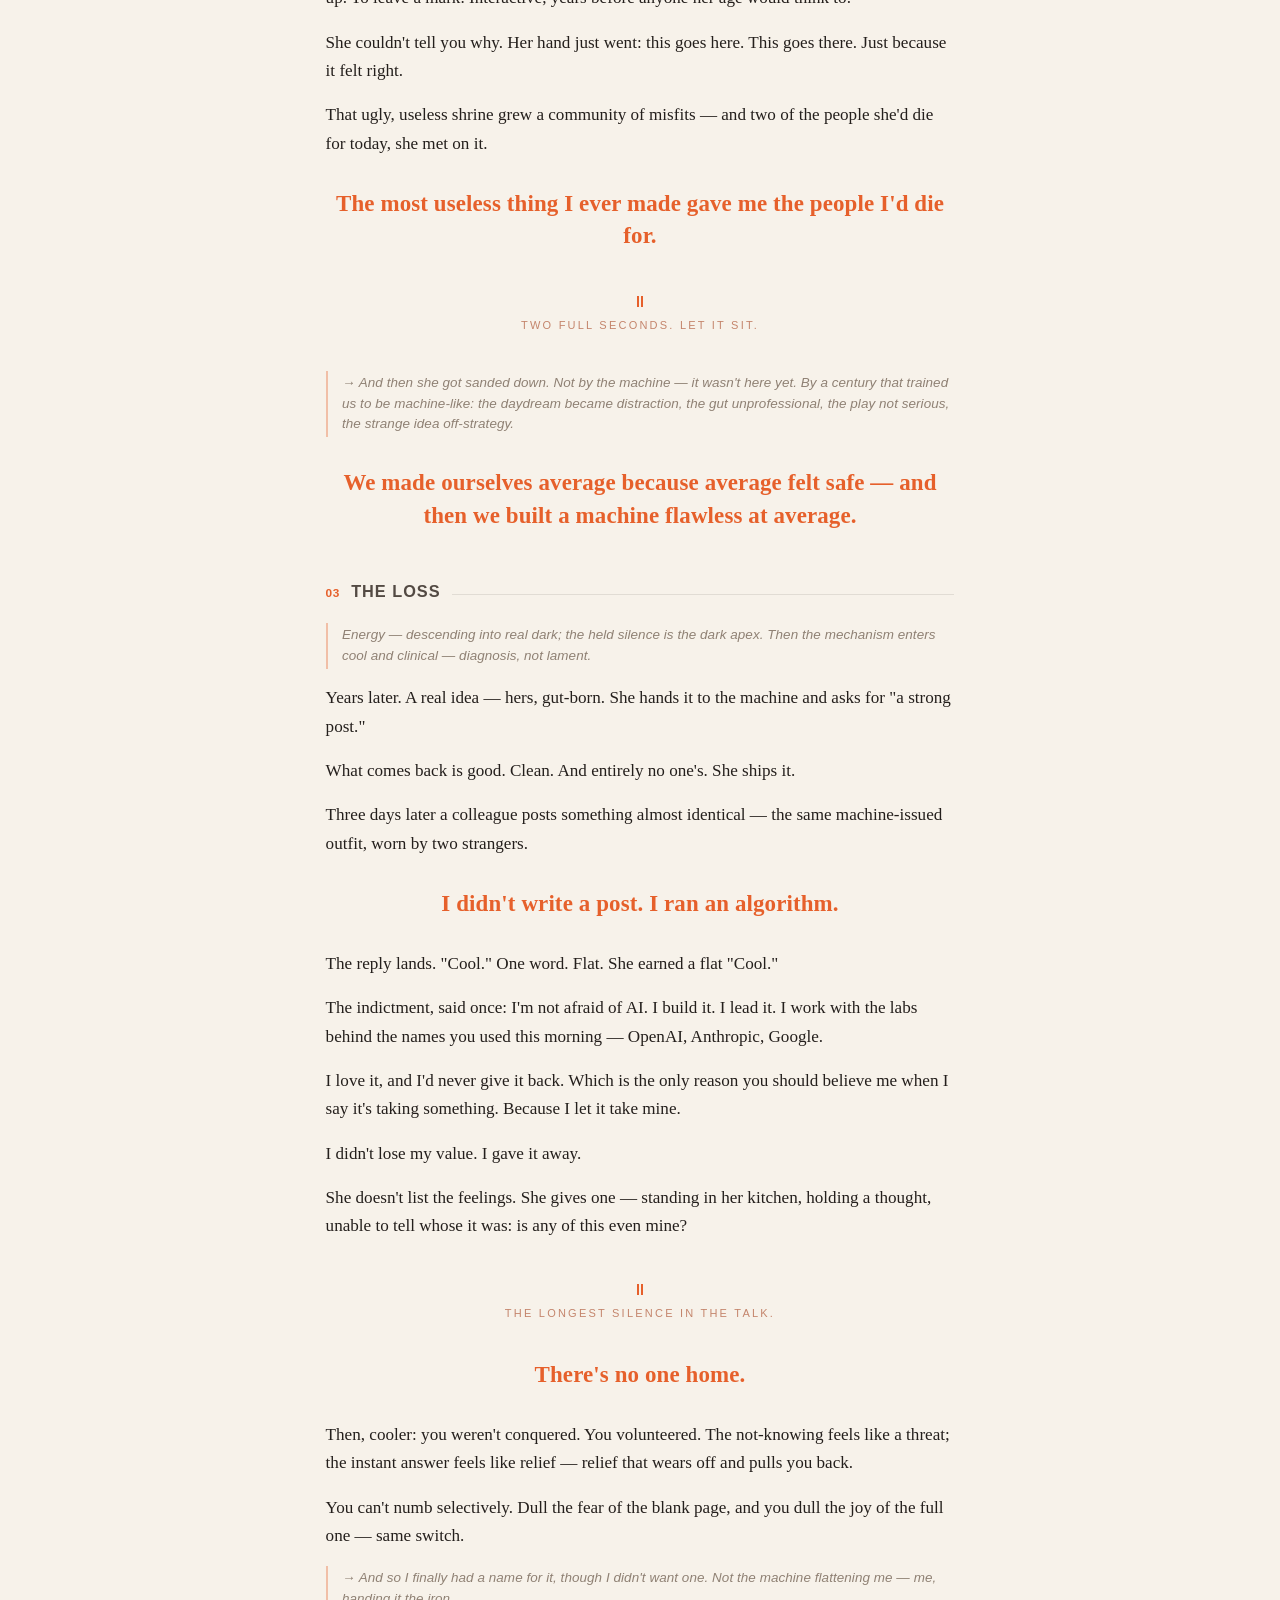
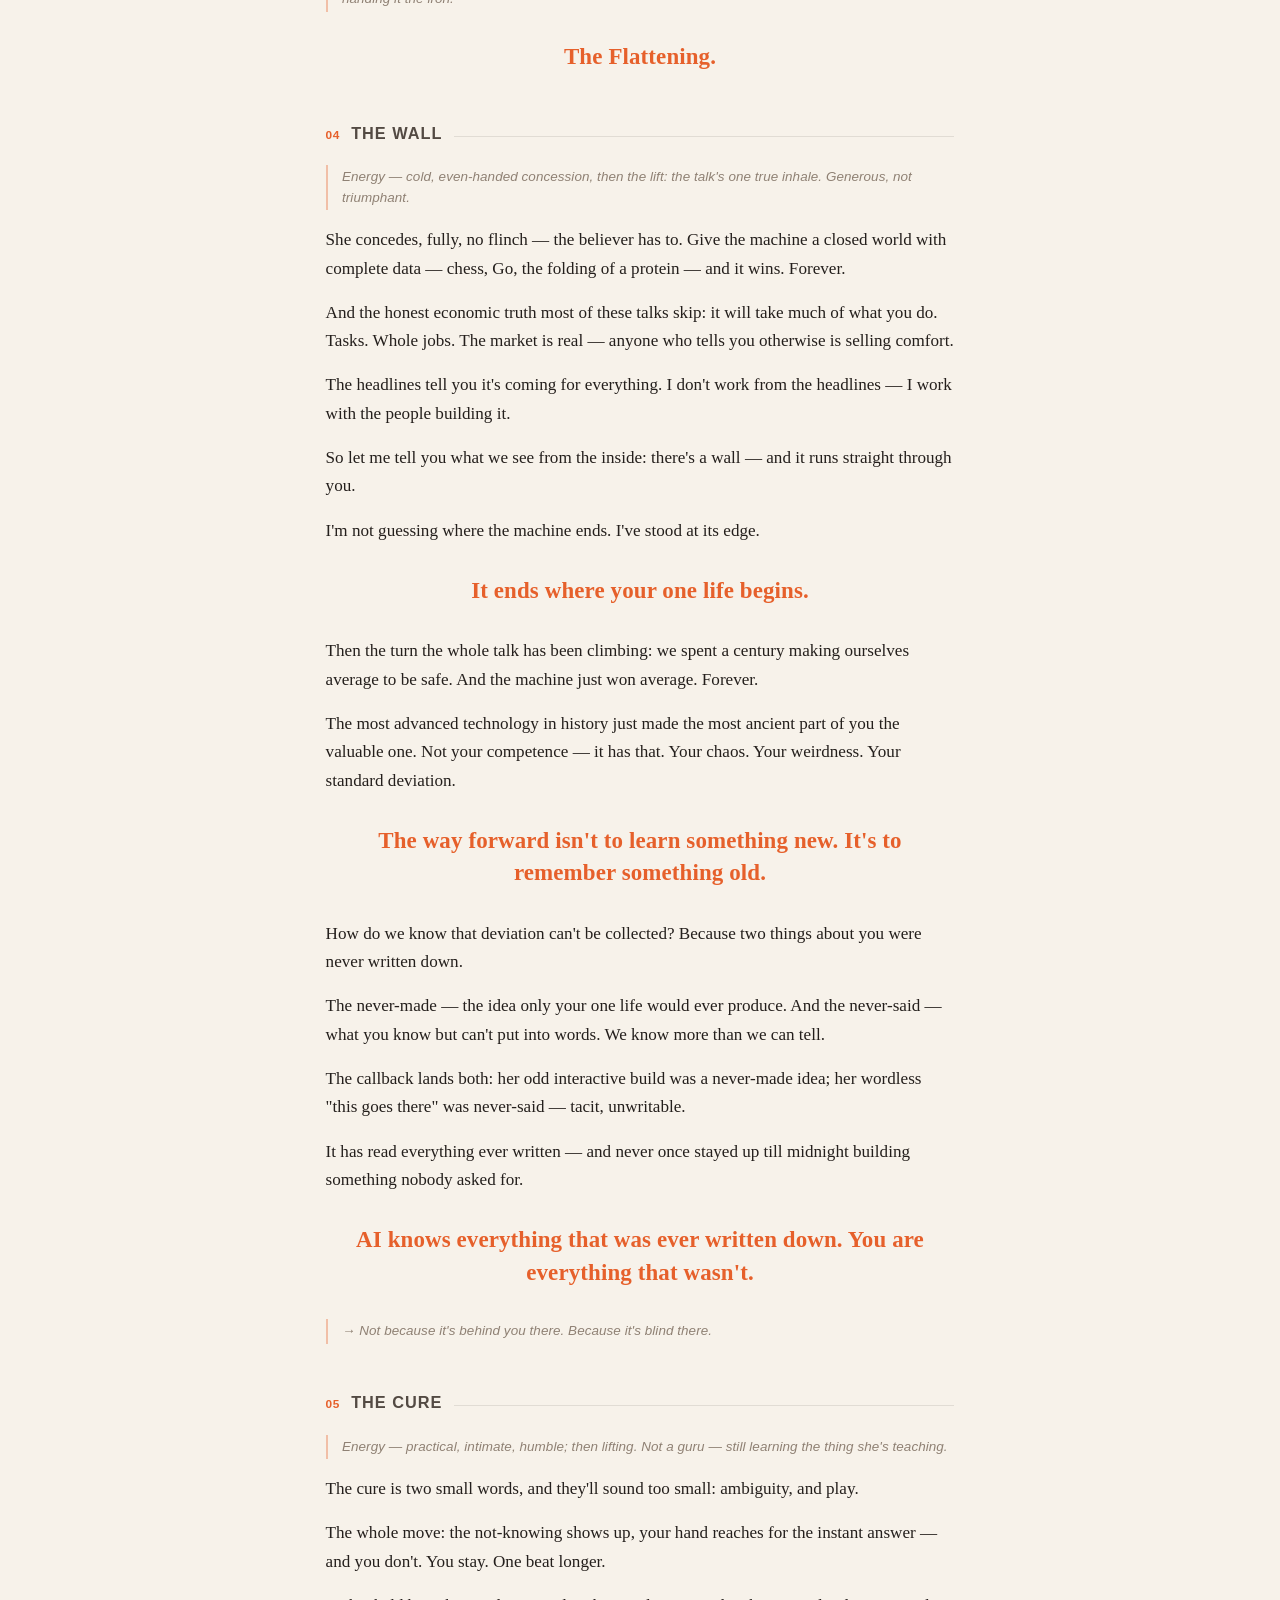
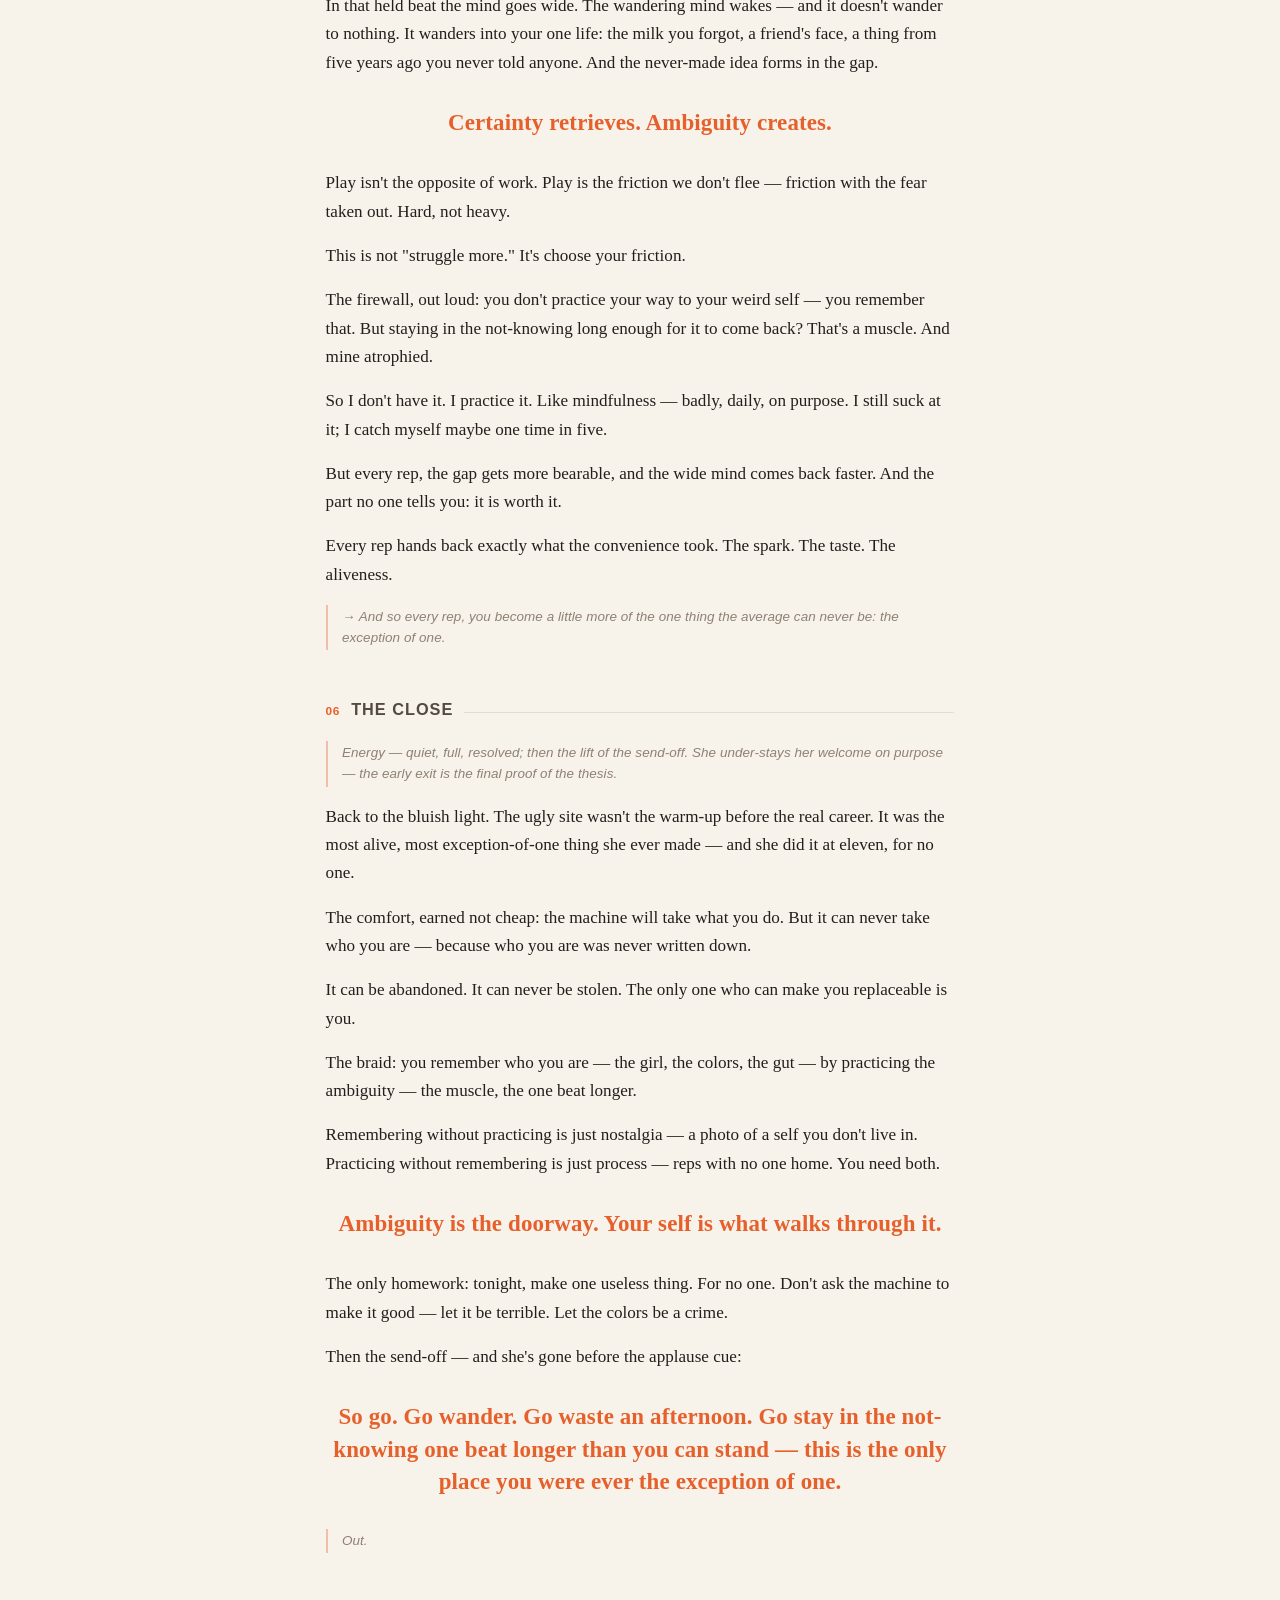
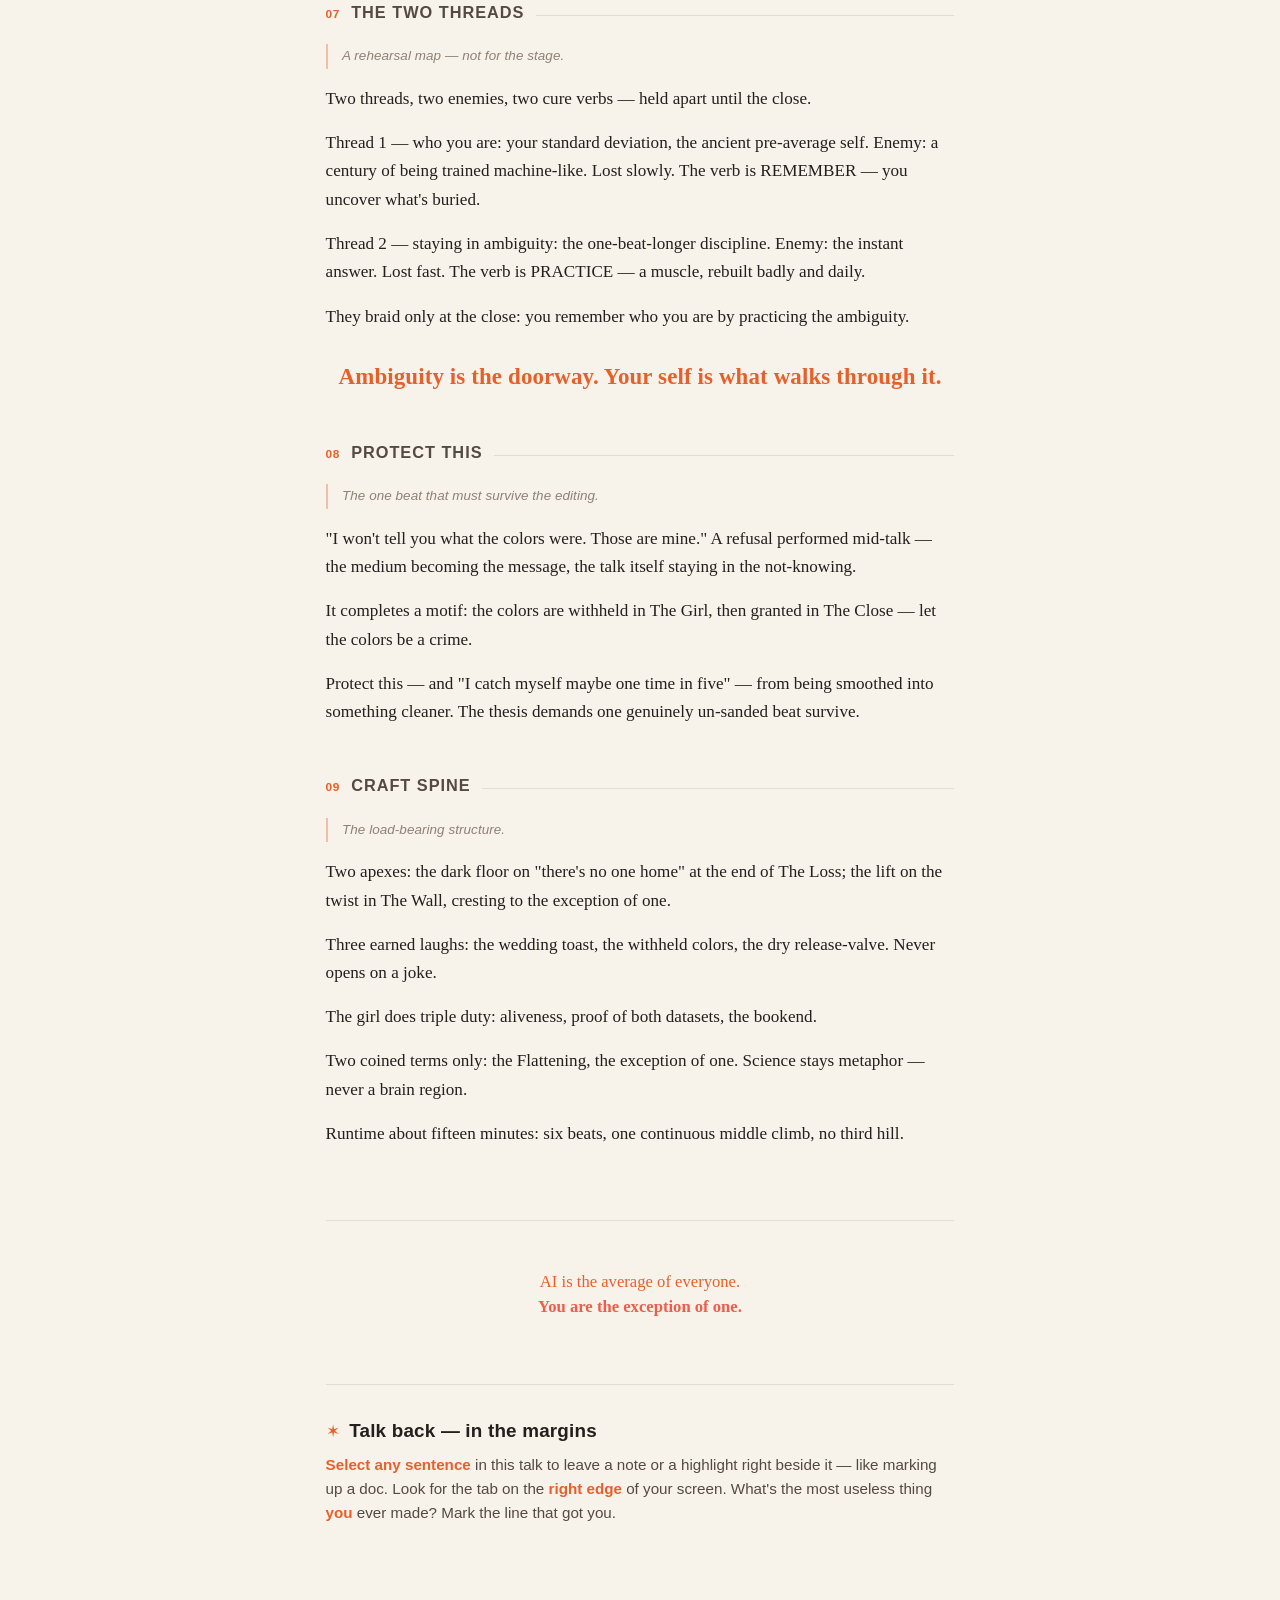
==== commit 30c3b2b7: "Beat 1: behavioral-design confession (good design = friction-free = best practice = hooked); sync st" ====
--- a/index.html
+++ b/index.html
@@ -180,17 +180,14 @@
 <script>
 const RAW = `The Optimizer|section
 Direct. Matter-of-fact. A little proud. No warmth yet.|stage
-Every day, my job is to make your life easier.
-I take the friction out of your day. If something makes you stop, or pause, or struggle — I failed.
-My job is to keep you in. To make sure you never put it down. That's not a conspiracy. It's best practice.
-And I am very good at my job. I've built this for a decade.
+For over a decade, I've built apps. I design the systems. I tune the algorithms.
+A good design tries to reduce friction. The user should never have to struggle.
+That's not a bad thing. It's best practice. It's the reason you keep using the apps that help you — and why you're hooked on the ones that don't.
 ⏸ Beat.|pause
-A few months ago, my own job started to scare me.
-Quieter.|stage
-We have a flattering word for what I do all day. We call it optimization.
-I've started calling it something else.
+A few months ago, that started to scare me.
+We call it optimization. I've started calling it something else.
 ⏸ Beat.|pause
-But to tell you why, I can't start here. I have to start at midnight. When I was eleven.
+But to tell you why, I have to start at midnight. When I was eleven.
 ===
 The Girl|section
 Energy — warm, lit from inside; the most-loved beat. Two planted laughs, then the smile drops and the temperature crashes.|stage
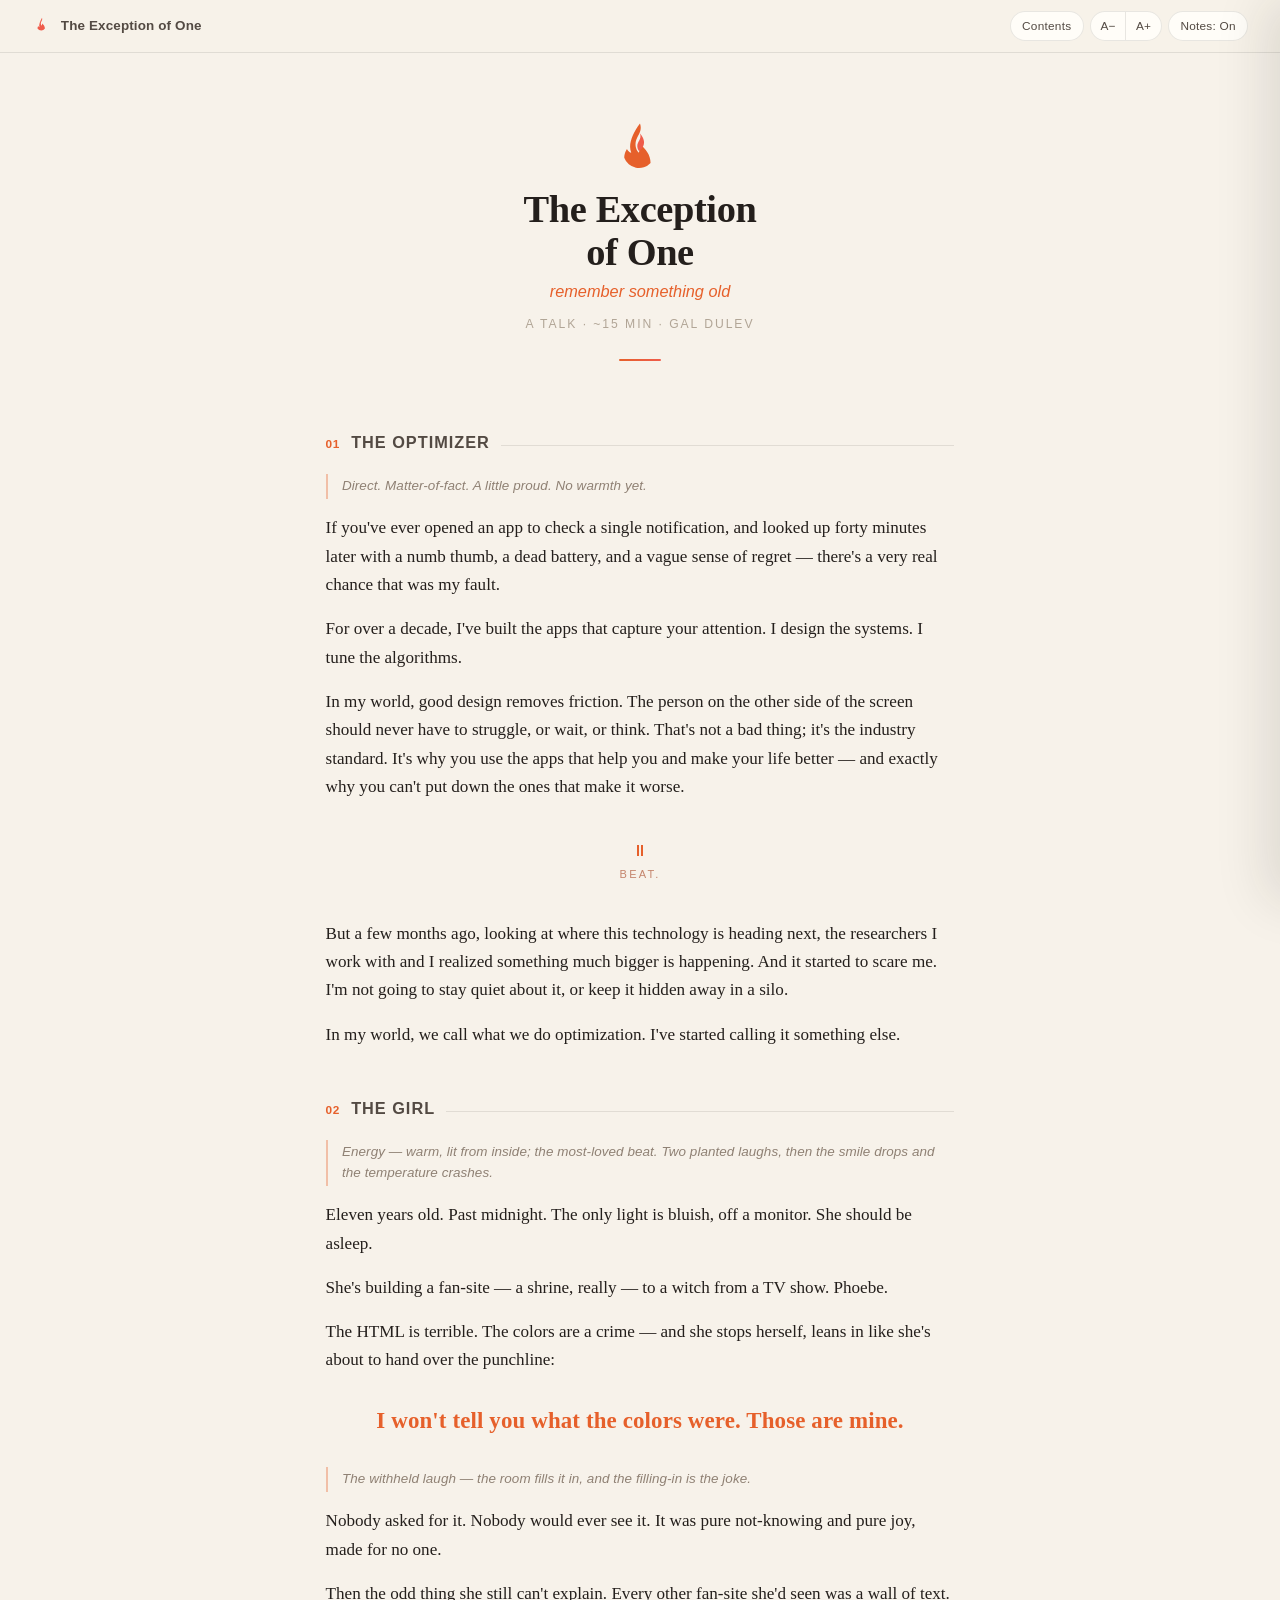
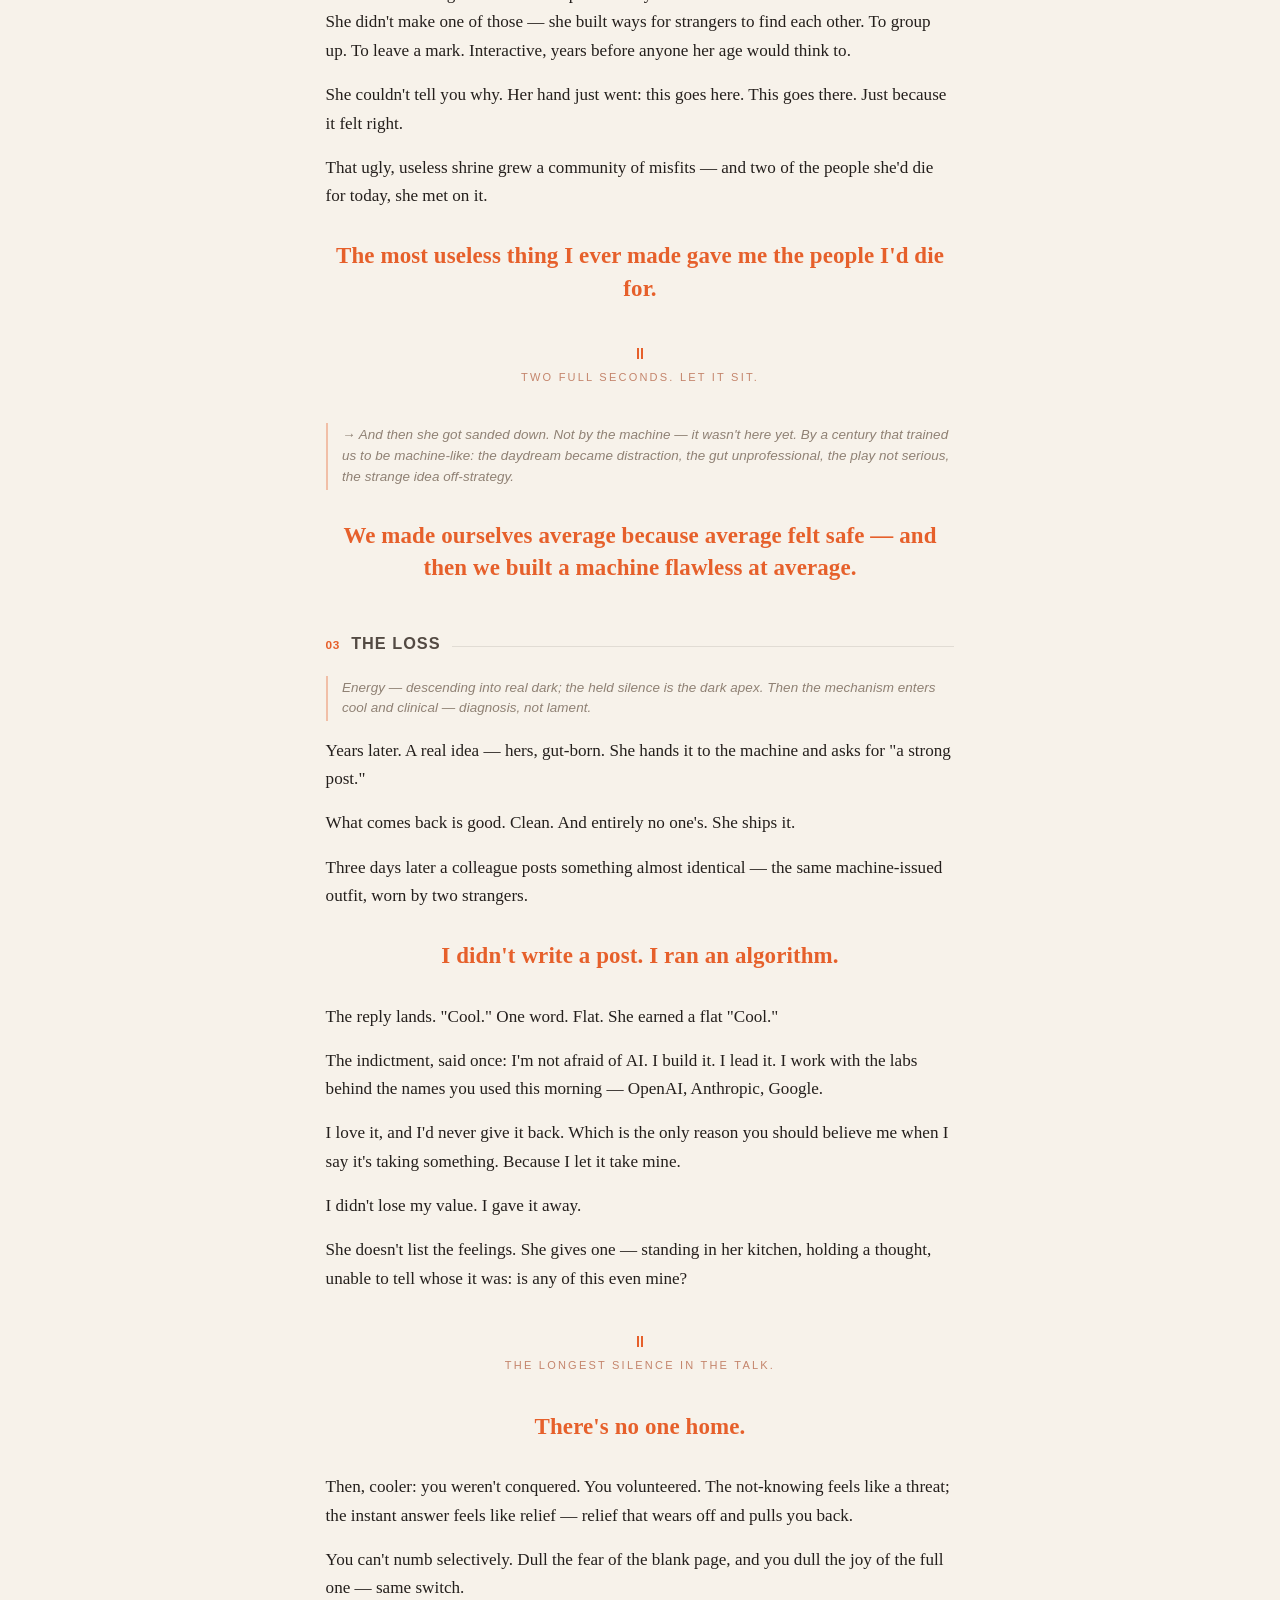
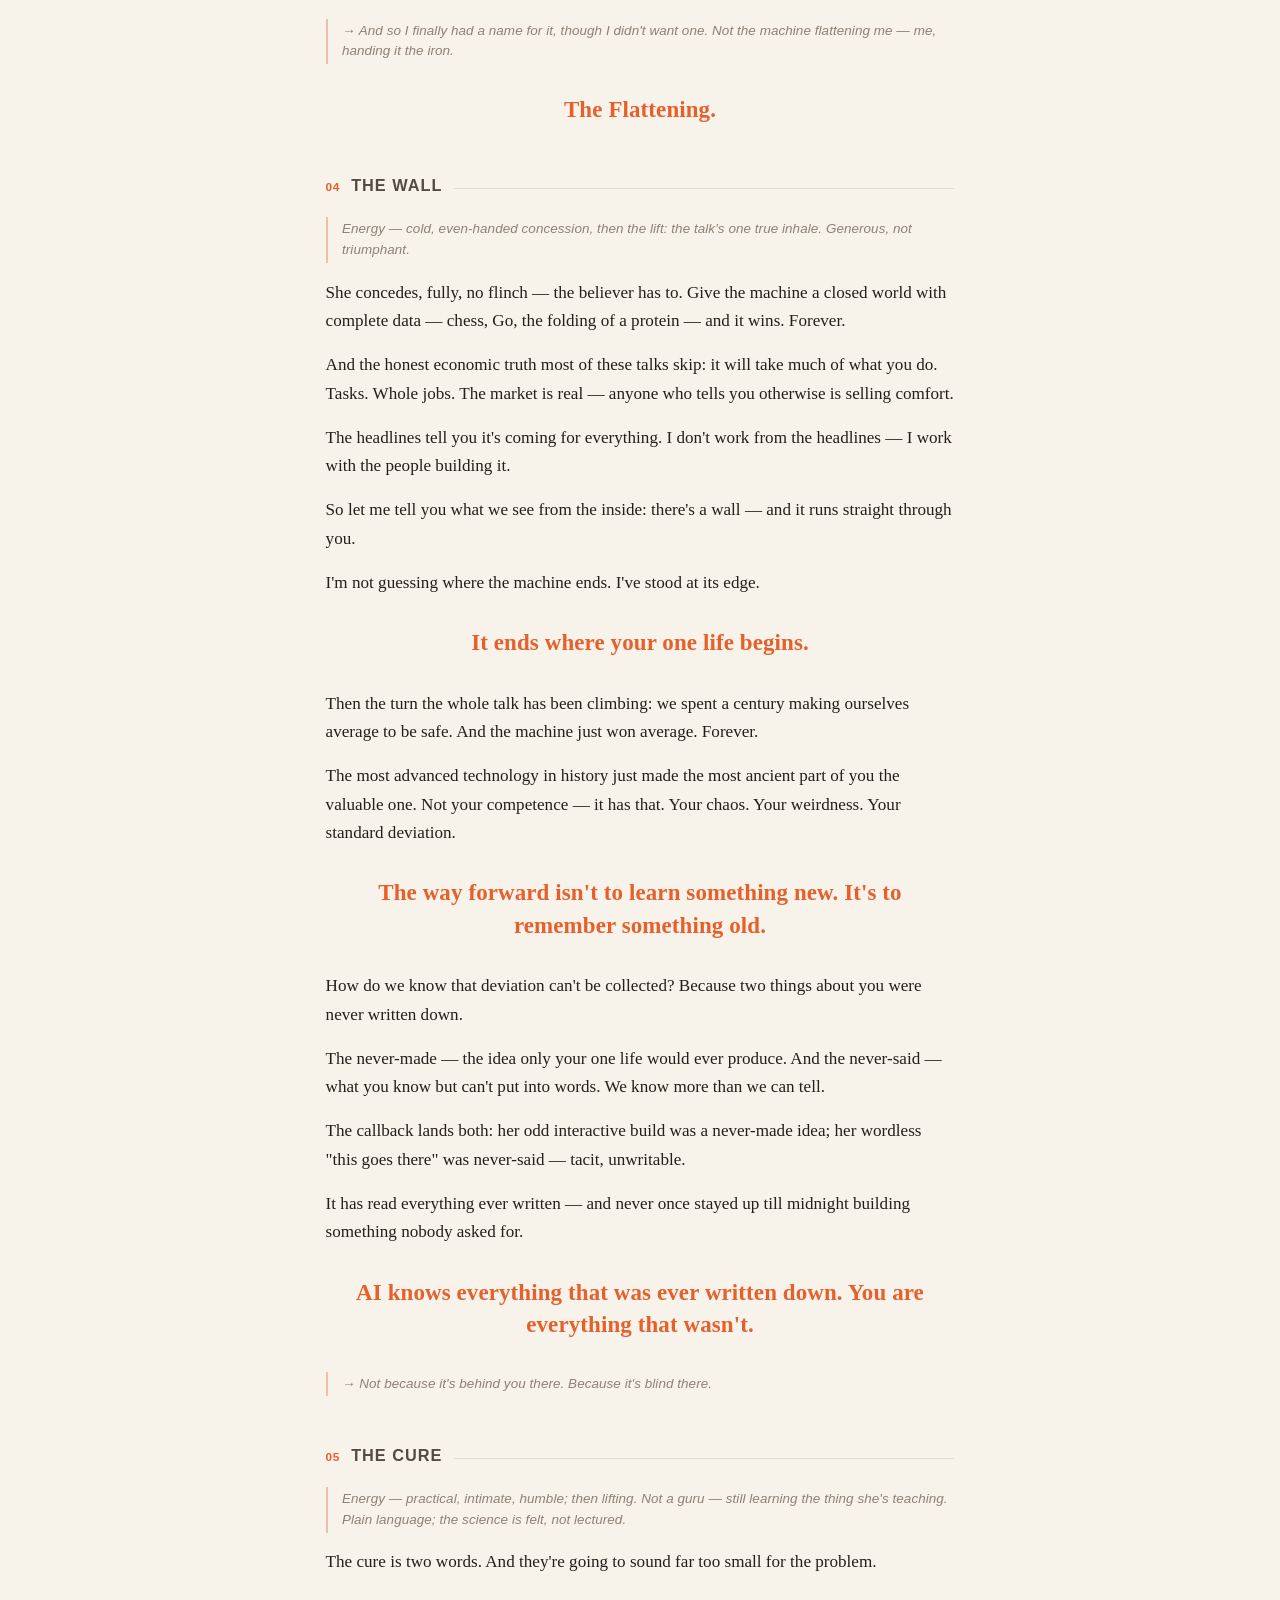
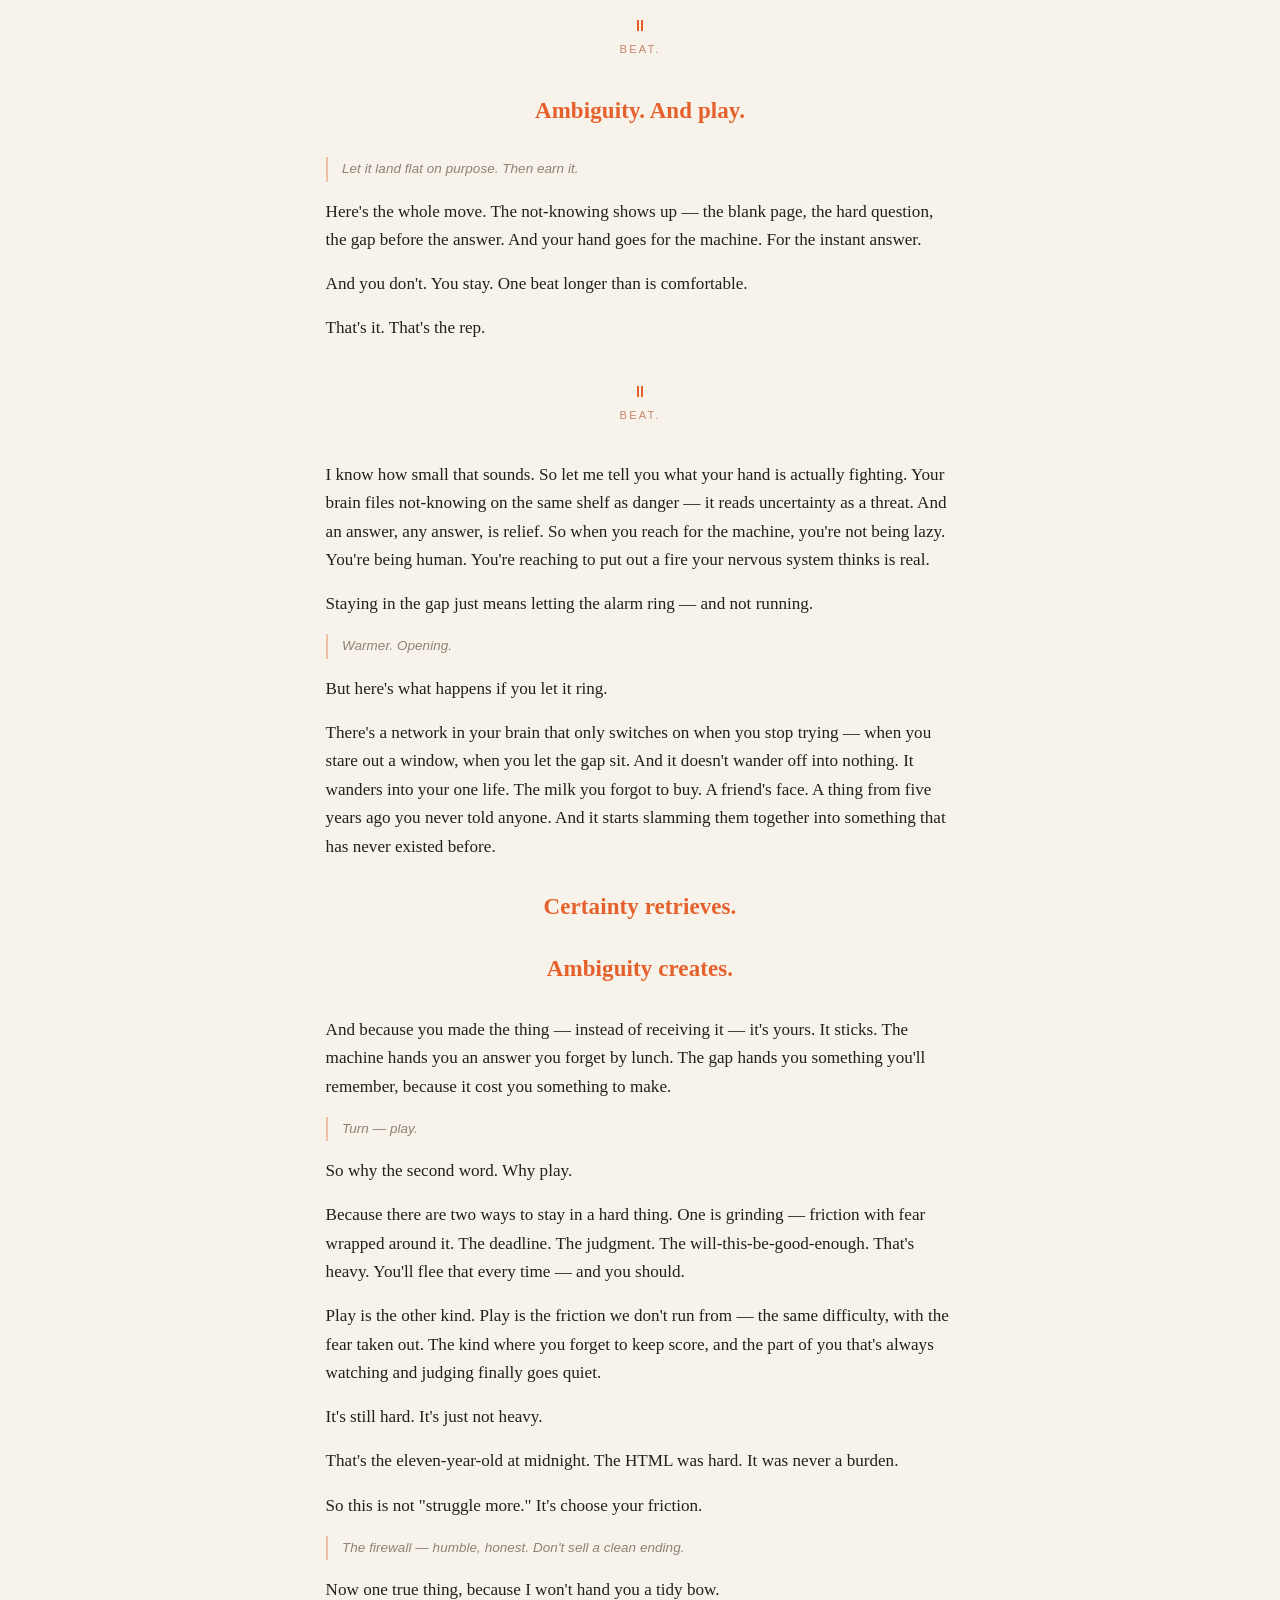
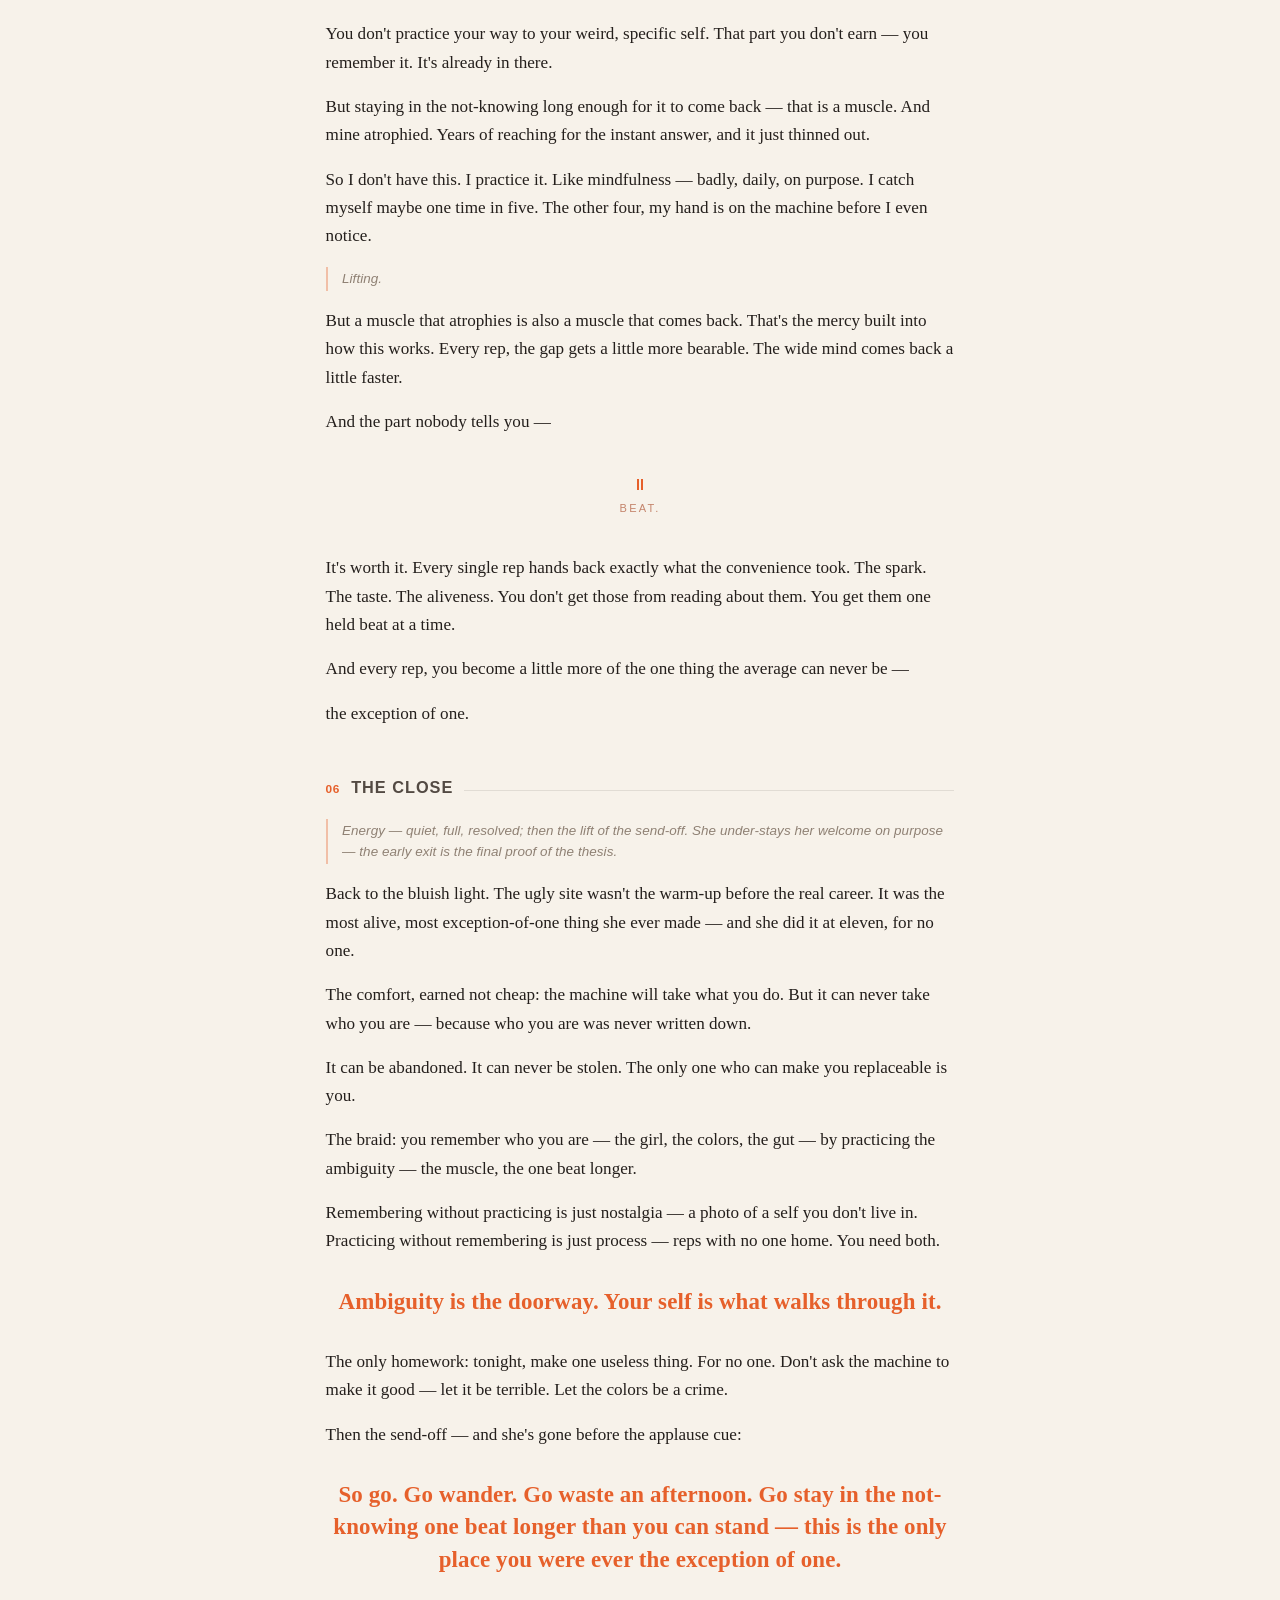
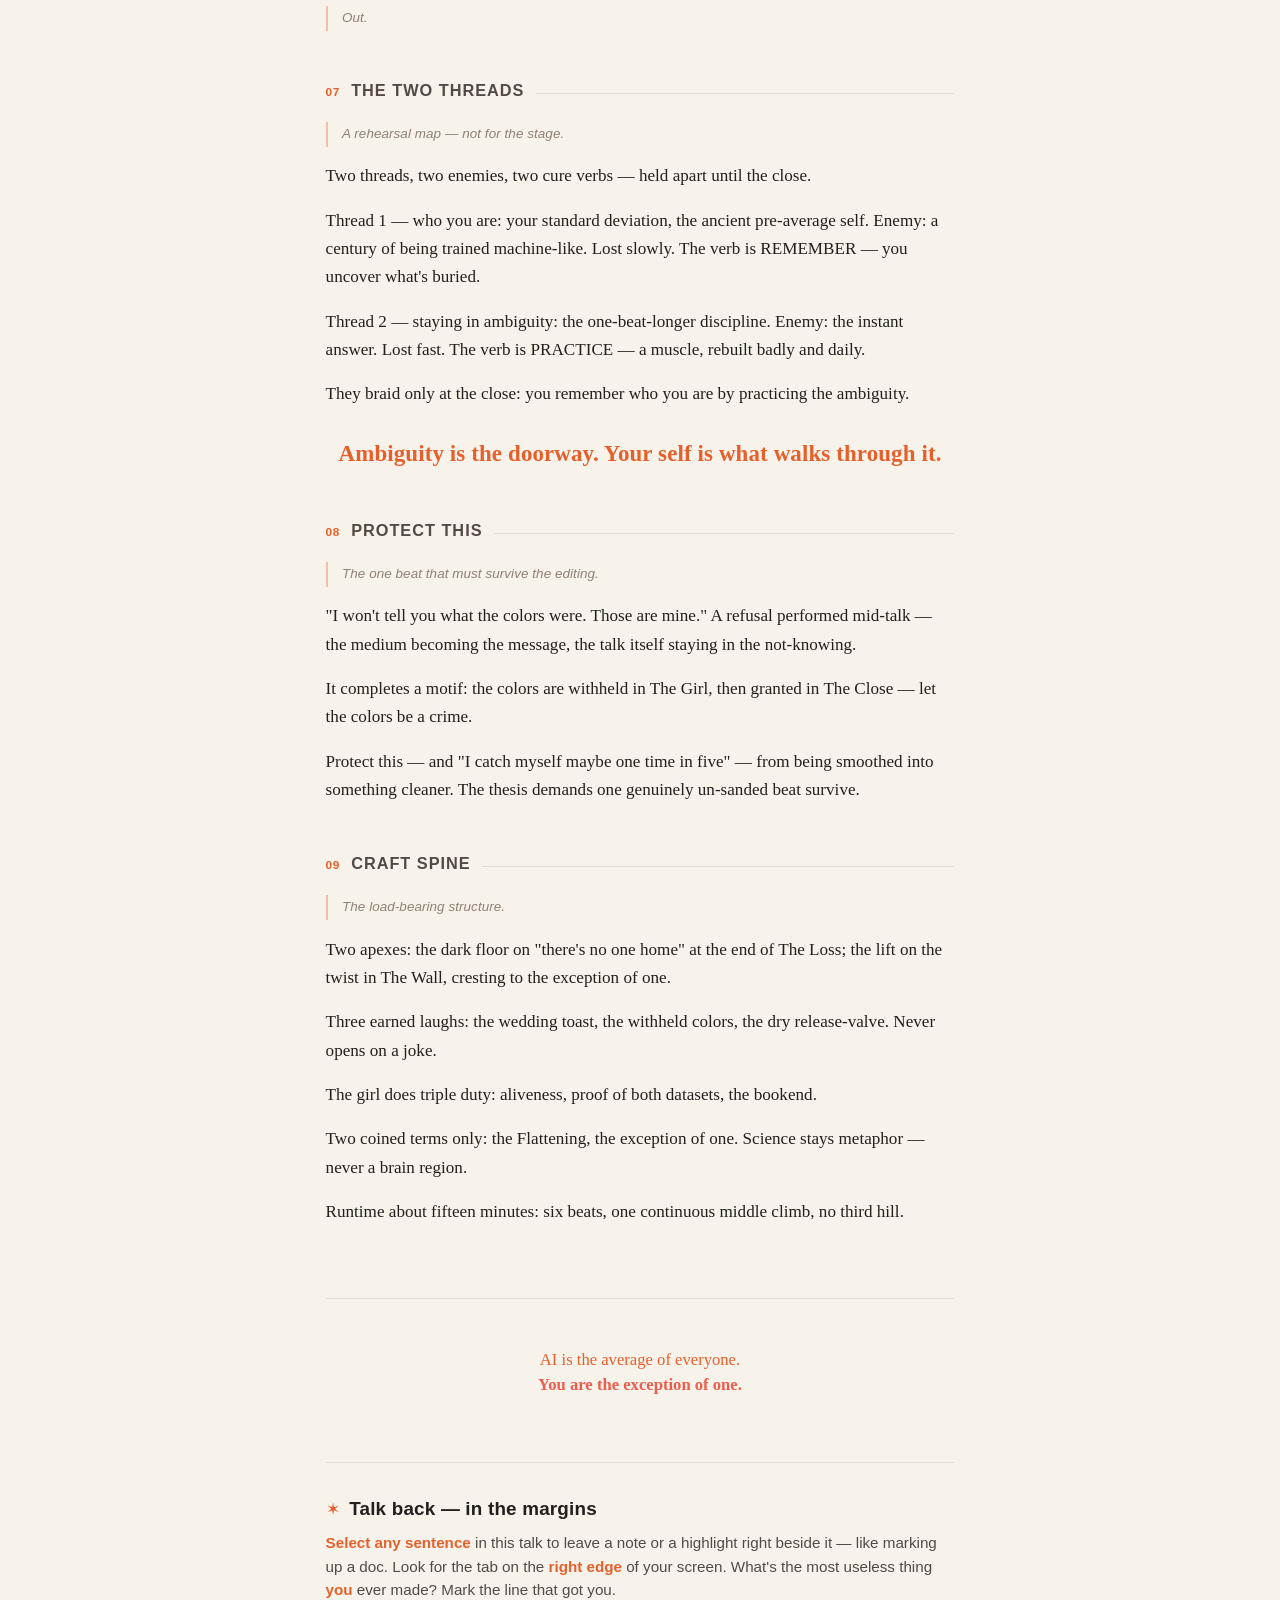
==== commit 207455e5: "Expand Beat 1 (Optimizer) and Beat 5 (Cure) to the fuller authored script Co-Authored-By: Claude Opu" ====
--- a/index.html
+++ b/index.html
@@ -180,14 +180,12 @@
 <script>
 const RAW = `The Optimizer|section
 Direct. Matter-of-fact. A little proud. No warmth yet.|stage
-For over a decade, I've built apps. I design the systems. I tune the algorithms.
-A good design tries to reduce friction. The user should never have to struggle.
-That's not a bad thing. It's best practice. It's the reason you keep using the apps that help you — and why you're hooked on the ones that don't.
+If you've ever opened an app to check a single notification, and looked up forty minutes later with a numb thumb, a dead battery, and a vague sense of regret — there's a very real chance that was my fault.
+For over a decade, I've built the apps that capture your attention. I design the systems. I tune the algorithms.
+In my world, good design removes friction. The person on the other side of the screen should never have to struggle, or wait, or think. That's not a bad thing; it's the industry standard. It's why you use the apps that help you and make your life better — and exactly why you can't put down the ones that make it worse.
 ⏸ Beat.|pause
-A few months ago, that started to scare me.
-We call it optimization. I've started calling it something else.
-⏸ Beat.|pause
-But to tell you why, I have to start at midnight. When I was eleven.
+But a few months ago, looking at where this technology is heading next, the researchers I work with and I realized something much bigger is happening. And it started to scare me. I'm not going to stay quiet about it, or keep it hidden away in a silo.
+In my world, we call what we do optimization. I've started calling it something else.
 ===
 The Girl|section
 Energy — warm, lit from inside; the most-loved beat. Two planted laughs, then the smile drops and the temperature crashes.|stage
@@ -242,18 +240,42 @@
 → Not because it's behind you there. Because it's blind there.|stage
 ===
 The Cure|section
-Energy — practical, intimate, humble; then lifting. Not a guru — still learning the thing she's teaching.|stage
-The cure is two small words, and they'll sound too small: ambiguity, and play.
-The whole move: the not-knowing shows up, your hand reaches for the instant answer — and you don't. You stay. One beat longer.
-In that held beat the mind goes wide. The wandering mind wakes — and it doesn't wander to nothing. It wanders into your one life: the milk you forgot, a friend's face, a thing from five years ago you never told anyone. And the never-made idea forms in the gap.
-Certainty retrieves. Ambiguity creates.
-Play isn't the opposite of work. Play is the friction we don't flee — friction with the fear taken out. Hard, not heavy.
-This is not "struggle more." It's choose your friction.
-The firewall, out loud: you don't practice your way to your weird self — you remember that. But staying in the not-knowing long enough for it to come back? That's a muscle. And mine atrophied.
-So I don't have it. I practice it. Like mindfulness — badly, daily, on purpose. I still suck at it; I catch myself maybe one time in five.
-But every rep, the gap gets more bearable, and the wide mind comes back faster. And the part no one tells you: it is worth it.
-Every rep hands back exactly what the convenience took. The spark. The taste. The aliveness.
-→ And so every rep, you become a little more of the one thing the average can never be: the exception of one.|stage
+Energy — practical, intimate, humble; then lifting. Not a guru — still learning the thing she's teaching. Plain language; the science is felt, not lectured.|stage
+The cure is two words. And they're going to sound far too small for the problem.
+⏸ Beat.|pause
+Ambiguity. And play.
+Let it land flat on purpose. Then earn it.|stage
+Here's the whole move. The not-knowing shows up — the blank page, the hard question, the gap before the answer. And your hand goes for the machine. For the instant answer.
+And you don't. You stay. One beat longer than is comfortable.
+That's it. That's the rep.
+⏸ Beat.|pause
+I know how small that sounds. So let me tell you what your hand is actually fighting. Your brain files not-knowing on the same shelf as danger — it reads uncertainty as a threat. And an answer, any answer, is relief. So when you reach for the machine, you're not being lazy. You're being human. You're reaching to put out a fire your nervous system thinks is real.
+Staying in the gap just means letting the alarm ring — and not running.
+Warmer. Opening.|stage
+But here's what happens if you let it ring.
+There's a network in your brain that only switches on when you stop trying — when you stare out a window, when you let the gap sit. And it doesn't wander off into nothing. It wanders into your one life. The milk you forgot to buy. A friend's face. A thing from five years ago you never told anyone. And it starts slamming them together into something that has never existed before.
+Certainty retrieves.
+Ambiguity creates.
+And because you made the thing — instead of receiving it — it's yours. It sticks. The machine hands you an answer you forget by lunch. The gap hands you something you'll remember, because it cost you something to make.
+Turn — play.|stage
+So why the second word. Why play.
+Because there are two ways to stay in a hard thing. One is grinding — friction with fear wrapped around it. The deadline. The judgment. The will-this-be-good-enough. That's heavy. You'll flee that every time — and you should.
+Play is the other kind. Play is the friction we don't run from — the same difficulty, with the fear taken out. The kind where you forget to keep score, and the part of you that's always watching and judging finally goes quiet.
+It's still hard. It's just not heavy.
+That's the eleven-year-old at midnight. The HTML was hard. It was never a burden.
+So this is not "struggle more." It's choose your friction.
+The firewall — humble, honest. Don't sell a clean ending.|stage
+Now one true thing, because I won't hand you a tidy bow.
+You don't practice your way to your weird, specific self. That part you don't earn — you remember it. It's already in there.
+But staying in the not-knowing long enough for it to come back — that is a muscle. And mine atrophied. Years of reaching for the instant answer, and it just thinned out.
+So I don't have this. I practice it. Like mindfulness — badly, daily, on purpose. I catch myself maybe one time in five. The other four, my hand is on the machine before I even notice.
+Lifting.|stage
+But a muscle that atrophies is also a muscle that comes back. That's the mercy built into how this works. Every rep, the gap gets a little more bearable. The wide mind comes back a little faster.
+And the part nobody tells you —
+⏸ Beat.|pause
+It's worth it. Every single rep hands back exactly what the convenience took. The spark. The taste. The aliveness. You don't get those from reading about them. You get them one held beat at a time.
+And every rep, you become a little more of the one thing the average can never be —
+the exception of one.
 ===
 The Close|section
 Energy — quiet, full, resolved; then the lift of the send-off. She under-stays her welcome on purpose — the early exit is the final proof of the thesis.|stage
@@ -300,7 +322,9 @@
   "The way forward isn't to learn something new. It's to remember something old.",
   "AI knows everything that was ever written down. You are everything that wasn't.",
   "It ends where your one life begins.",
-  "Certainty retrieves. Ambiguity creates.",
+  "Ambiguity. And play.",
+  "Certainty retrieves.",
+  "Ambiguity creates.",
   "Ambiguity is the doorway. Your self is what walks through it.",
   "So go. Go wander. Go waste an afternoon. Go stay in the not-knowing one beat longer than you can stand — this is the only place you were ever the exception of one."
 ]);
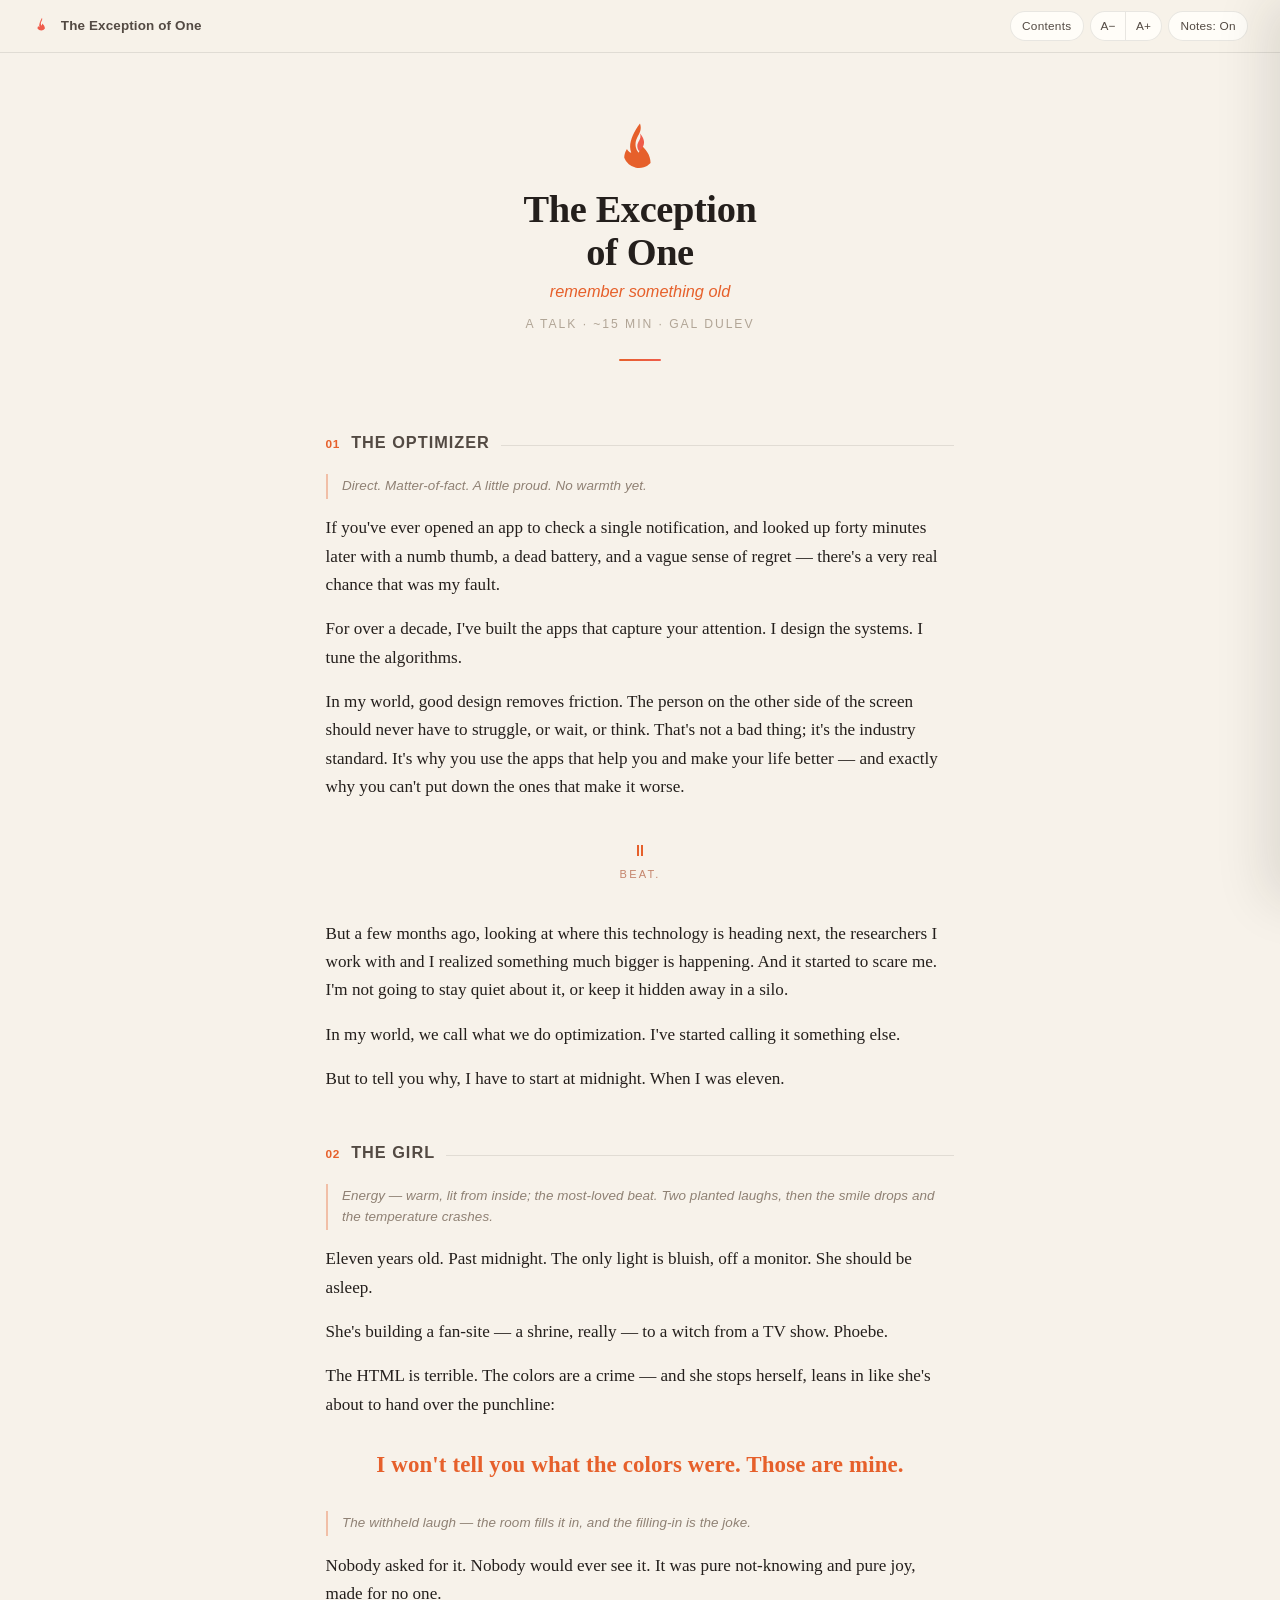
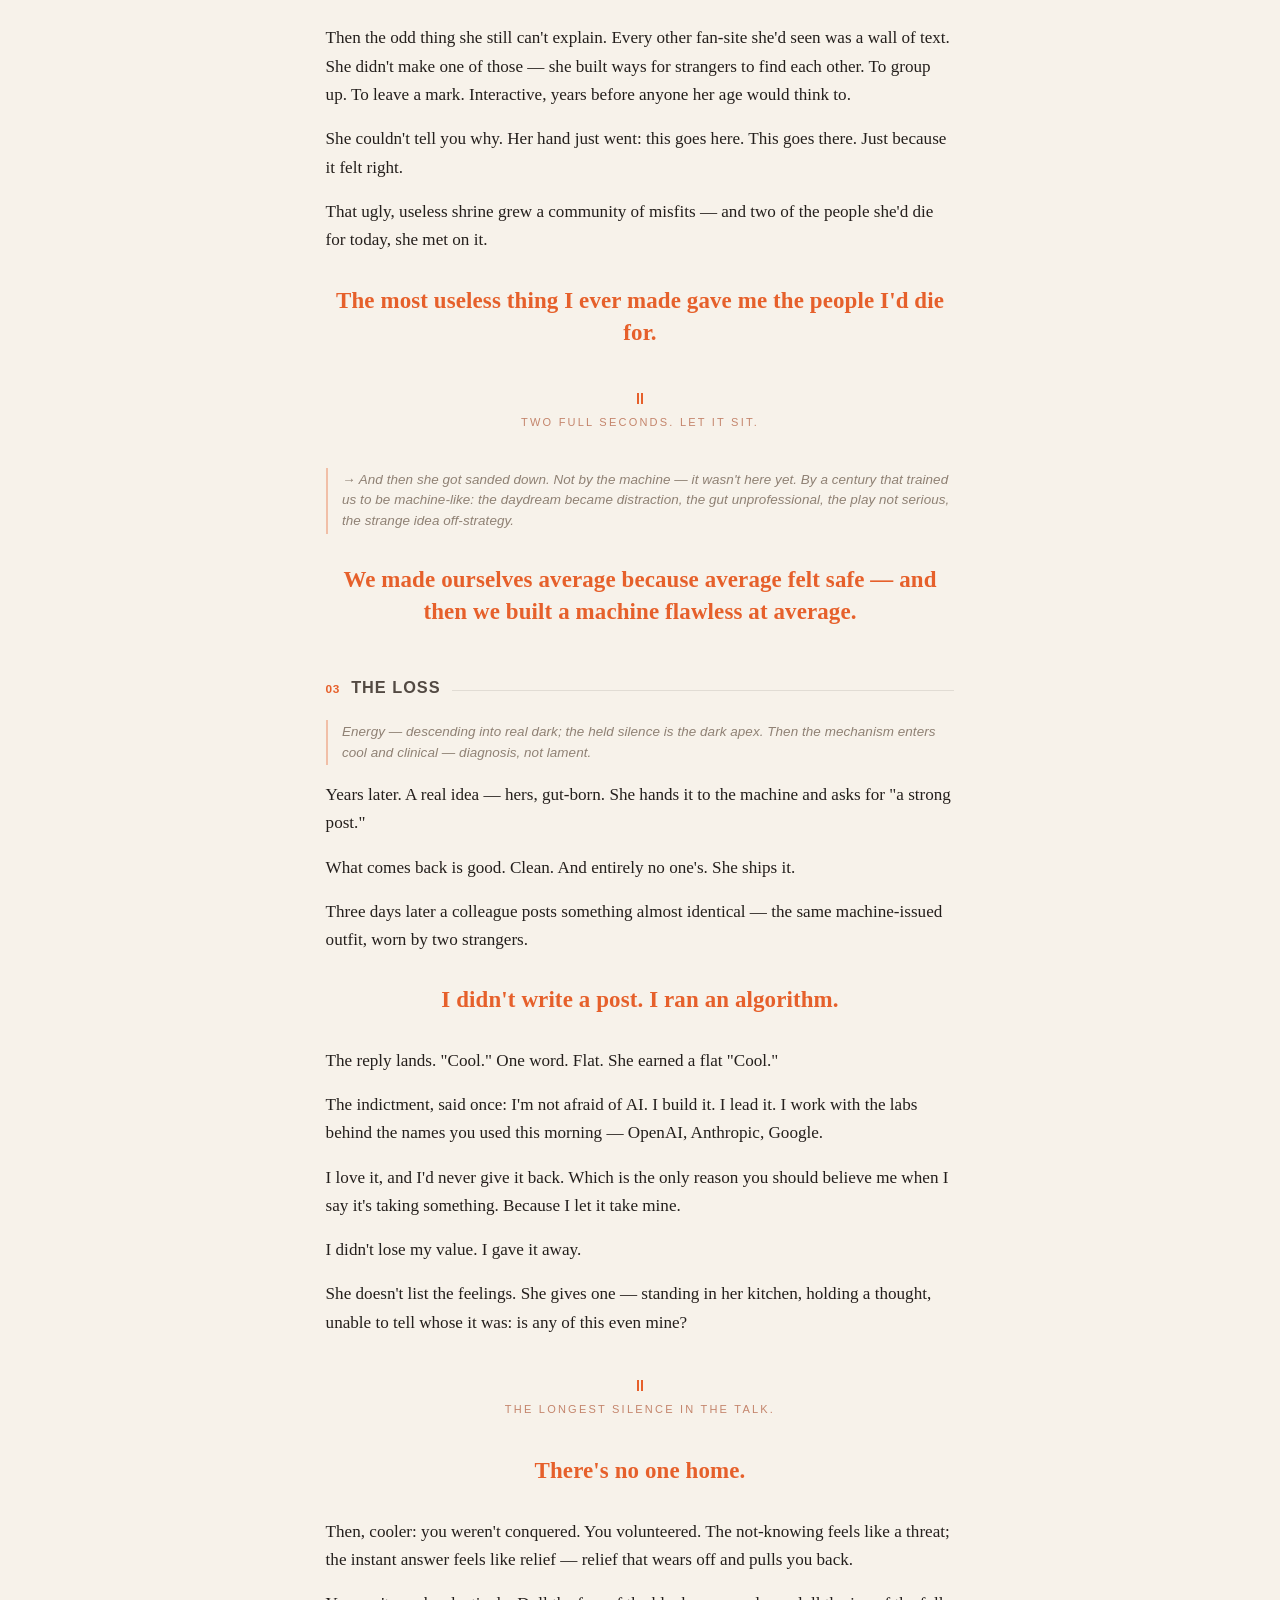
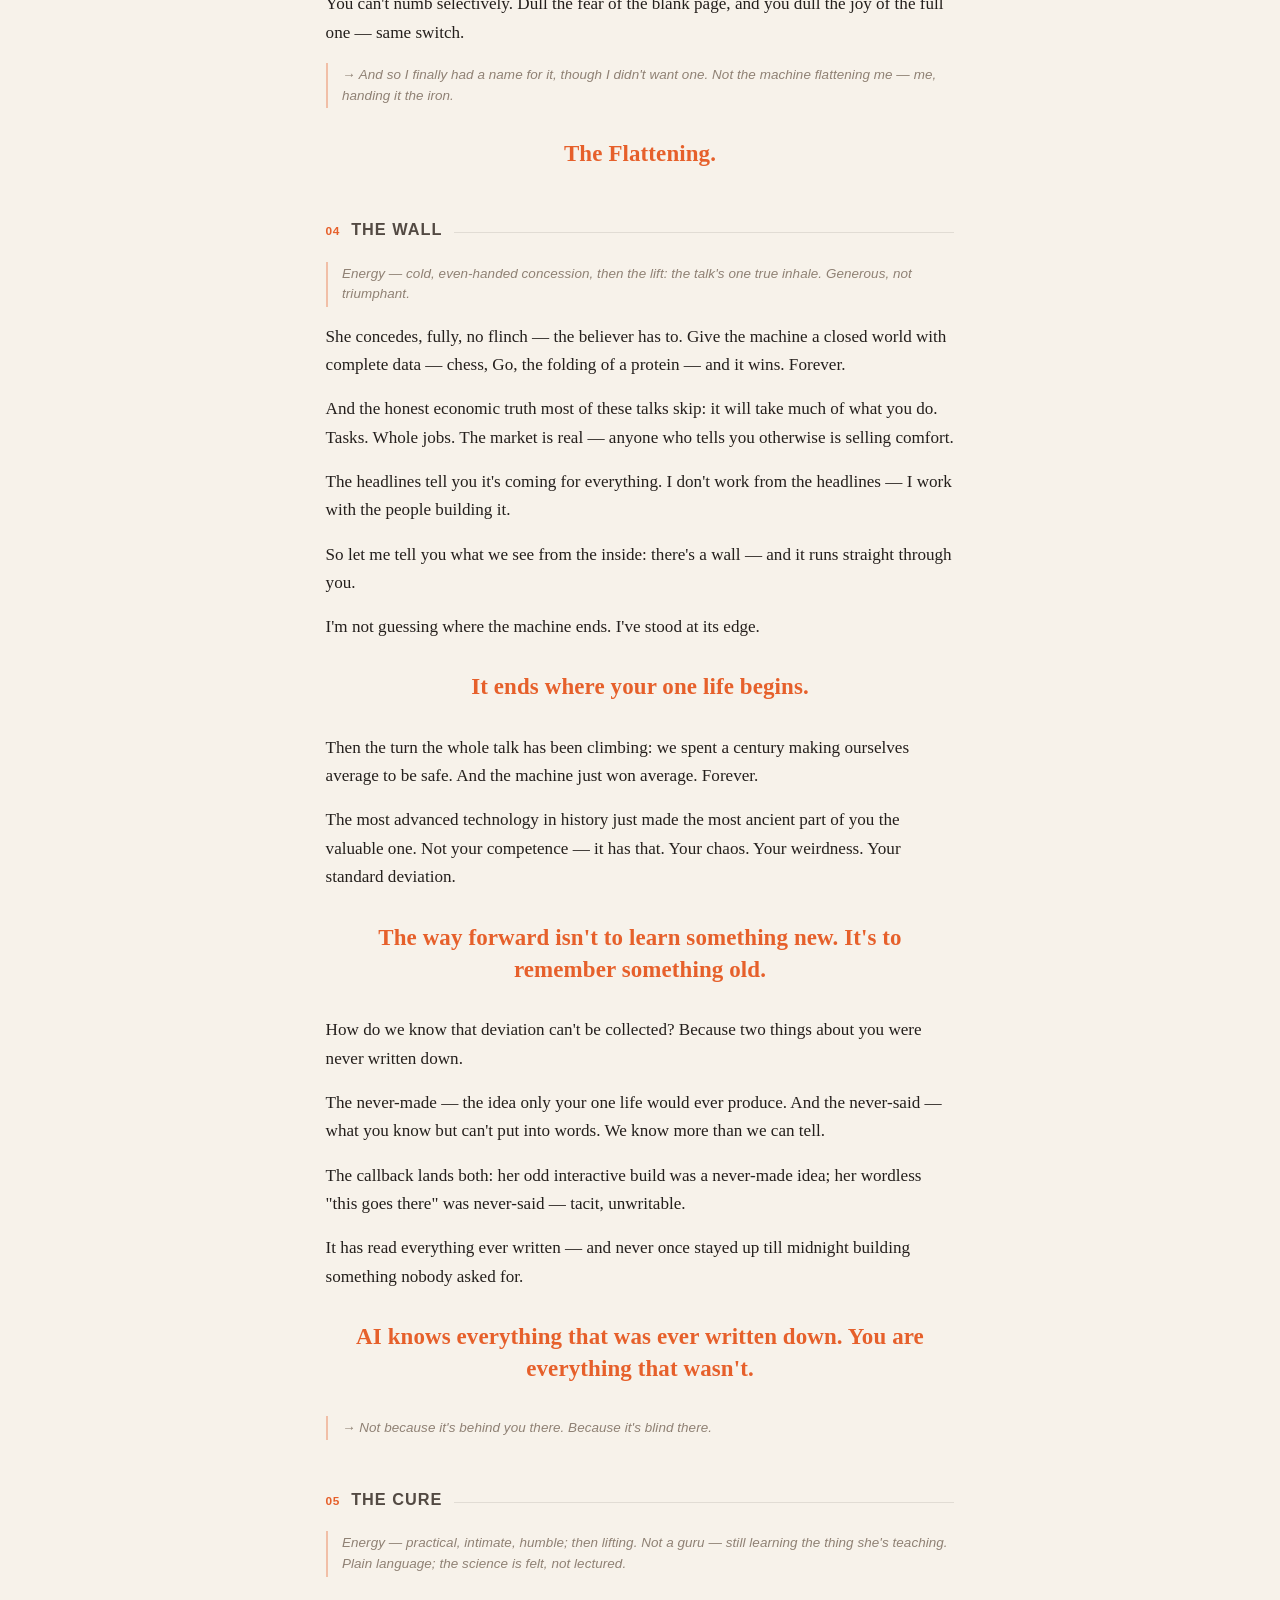
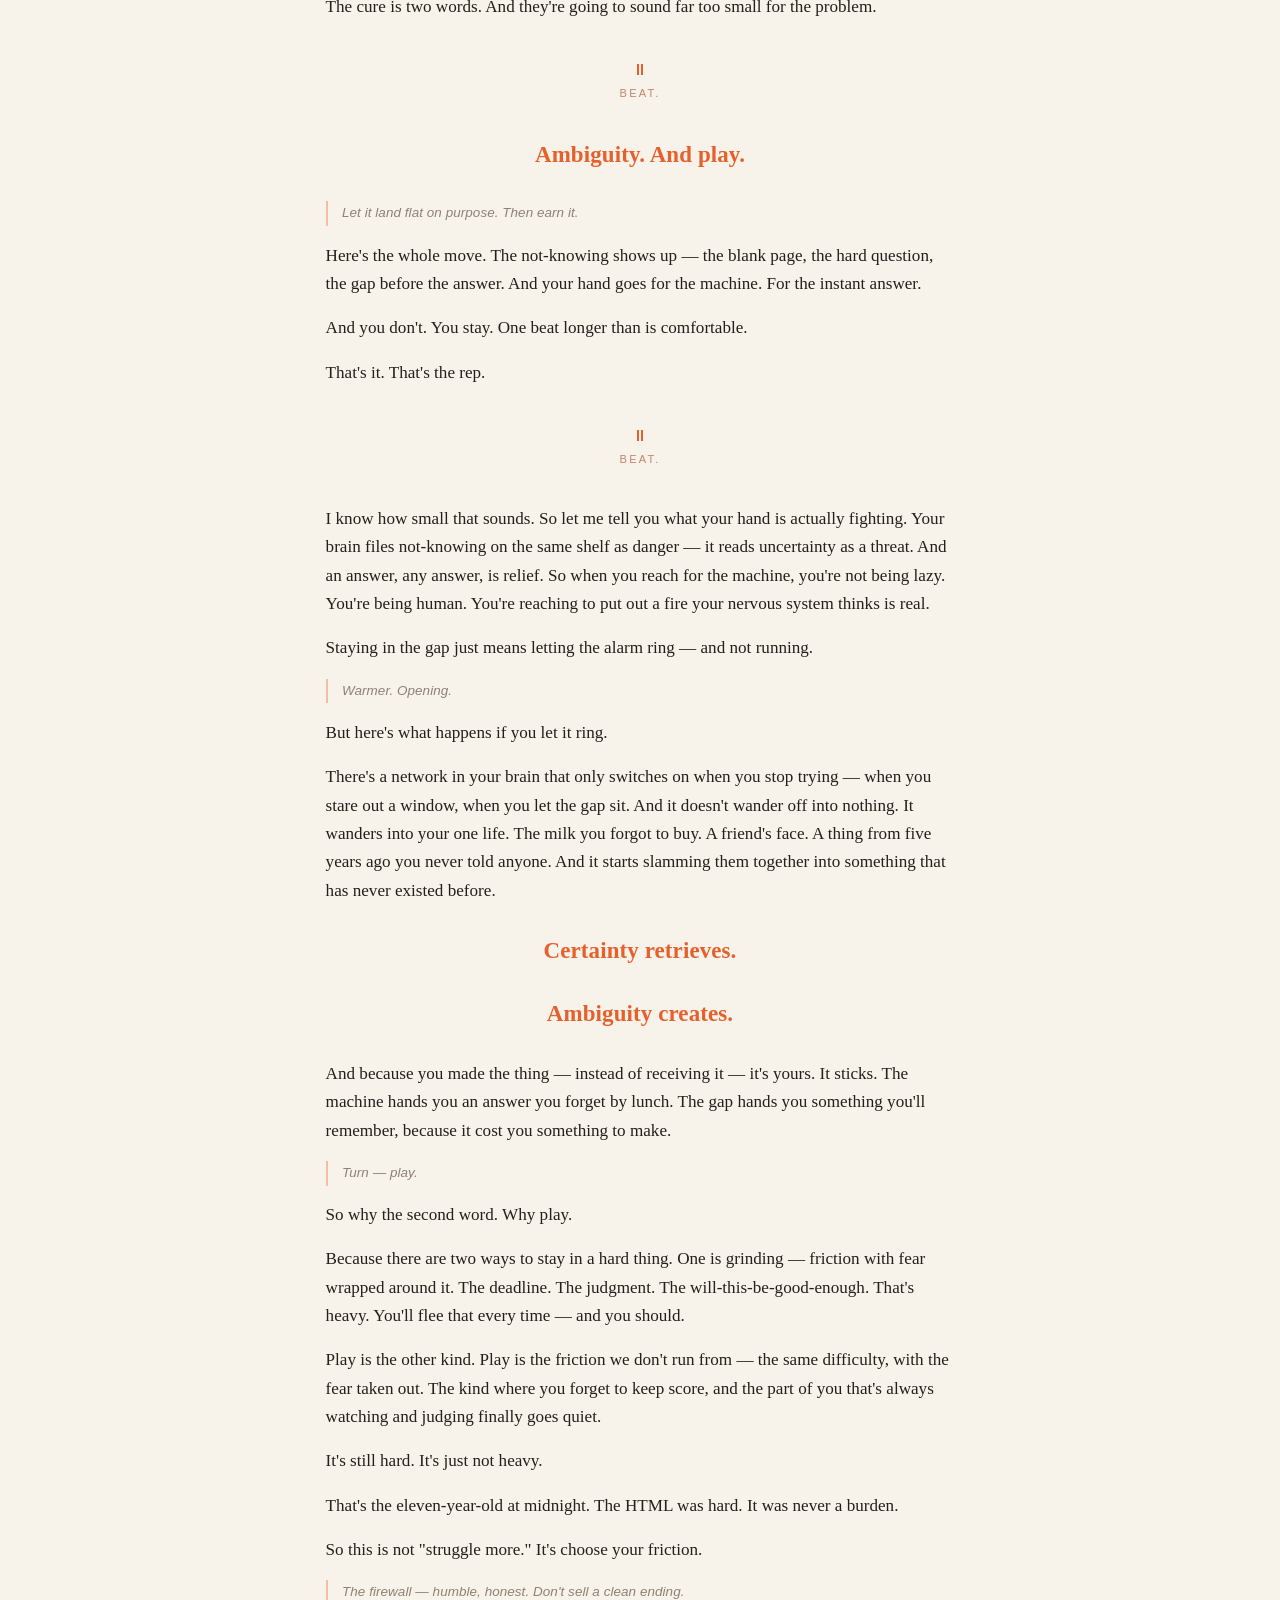
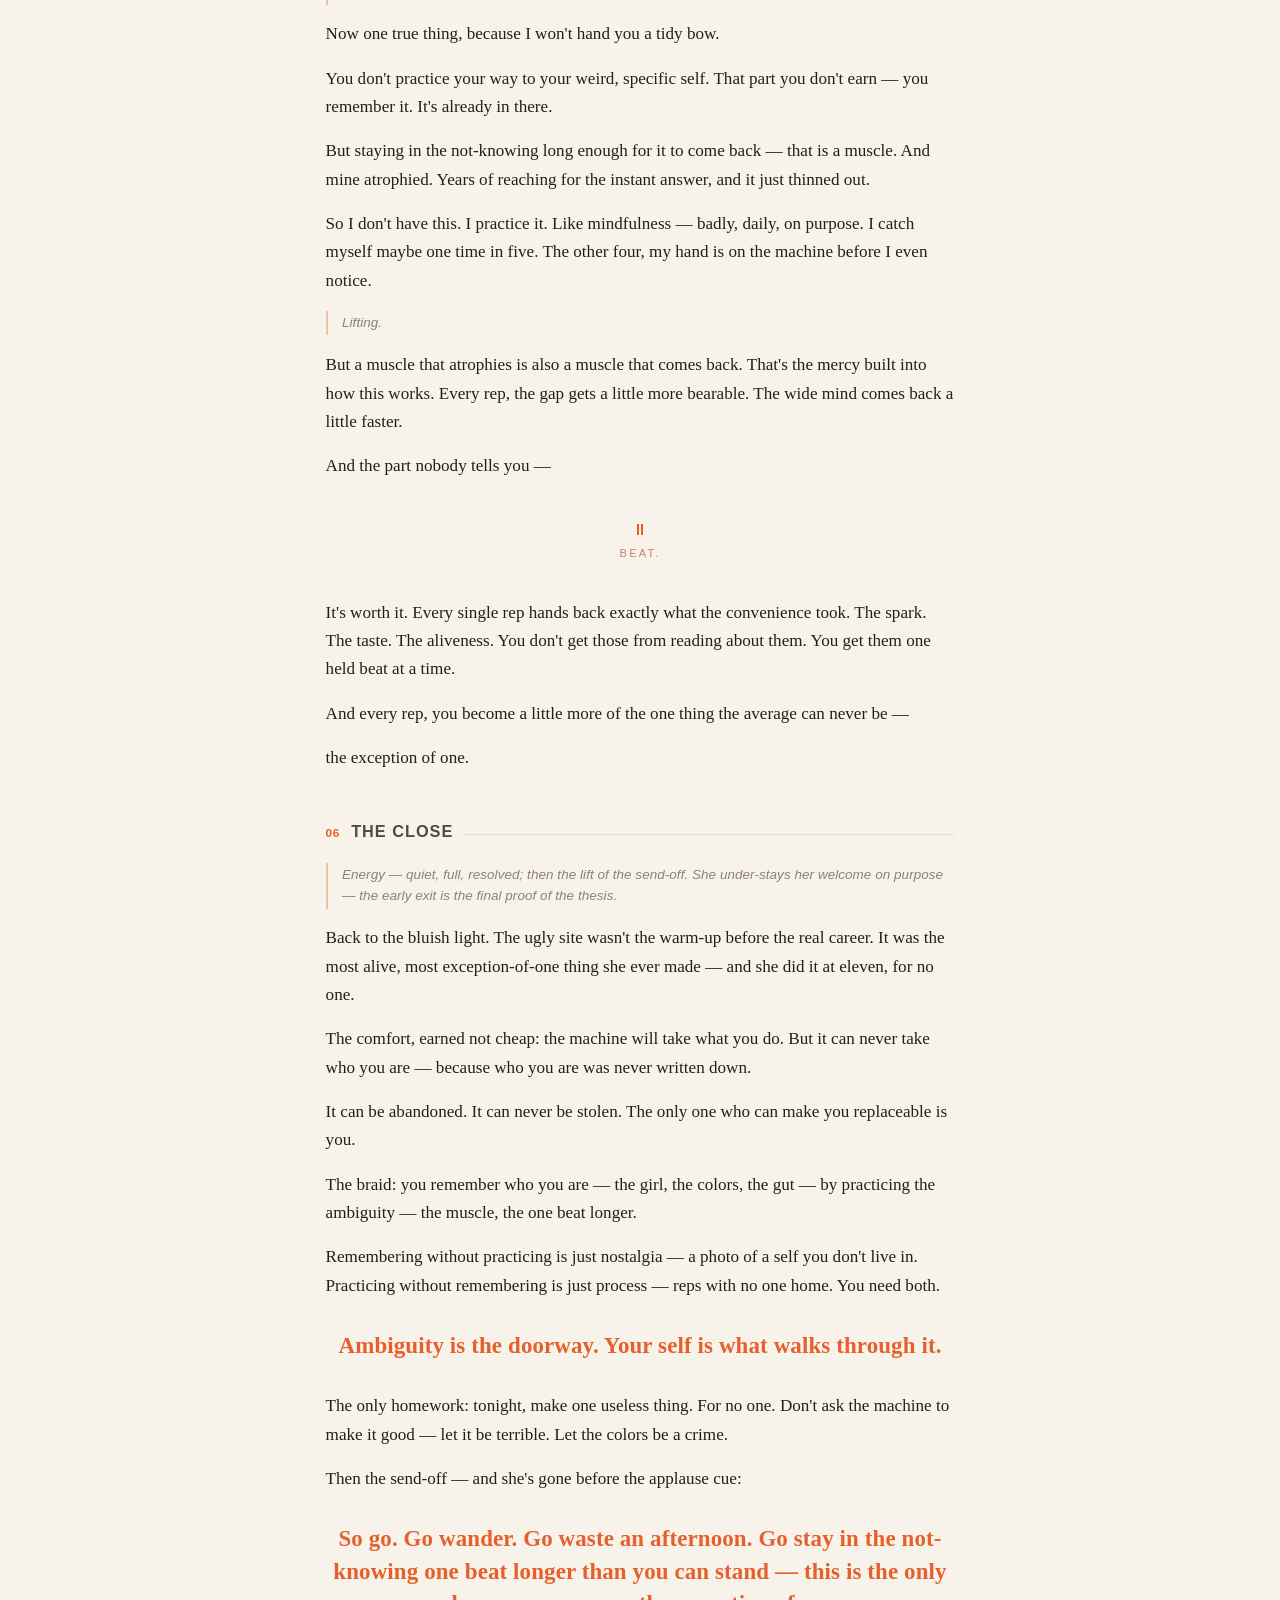
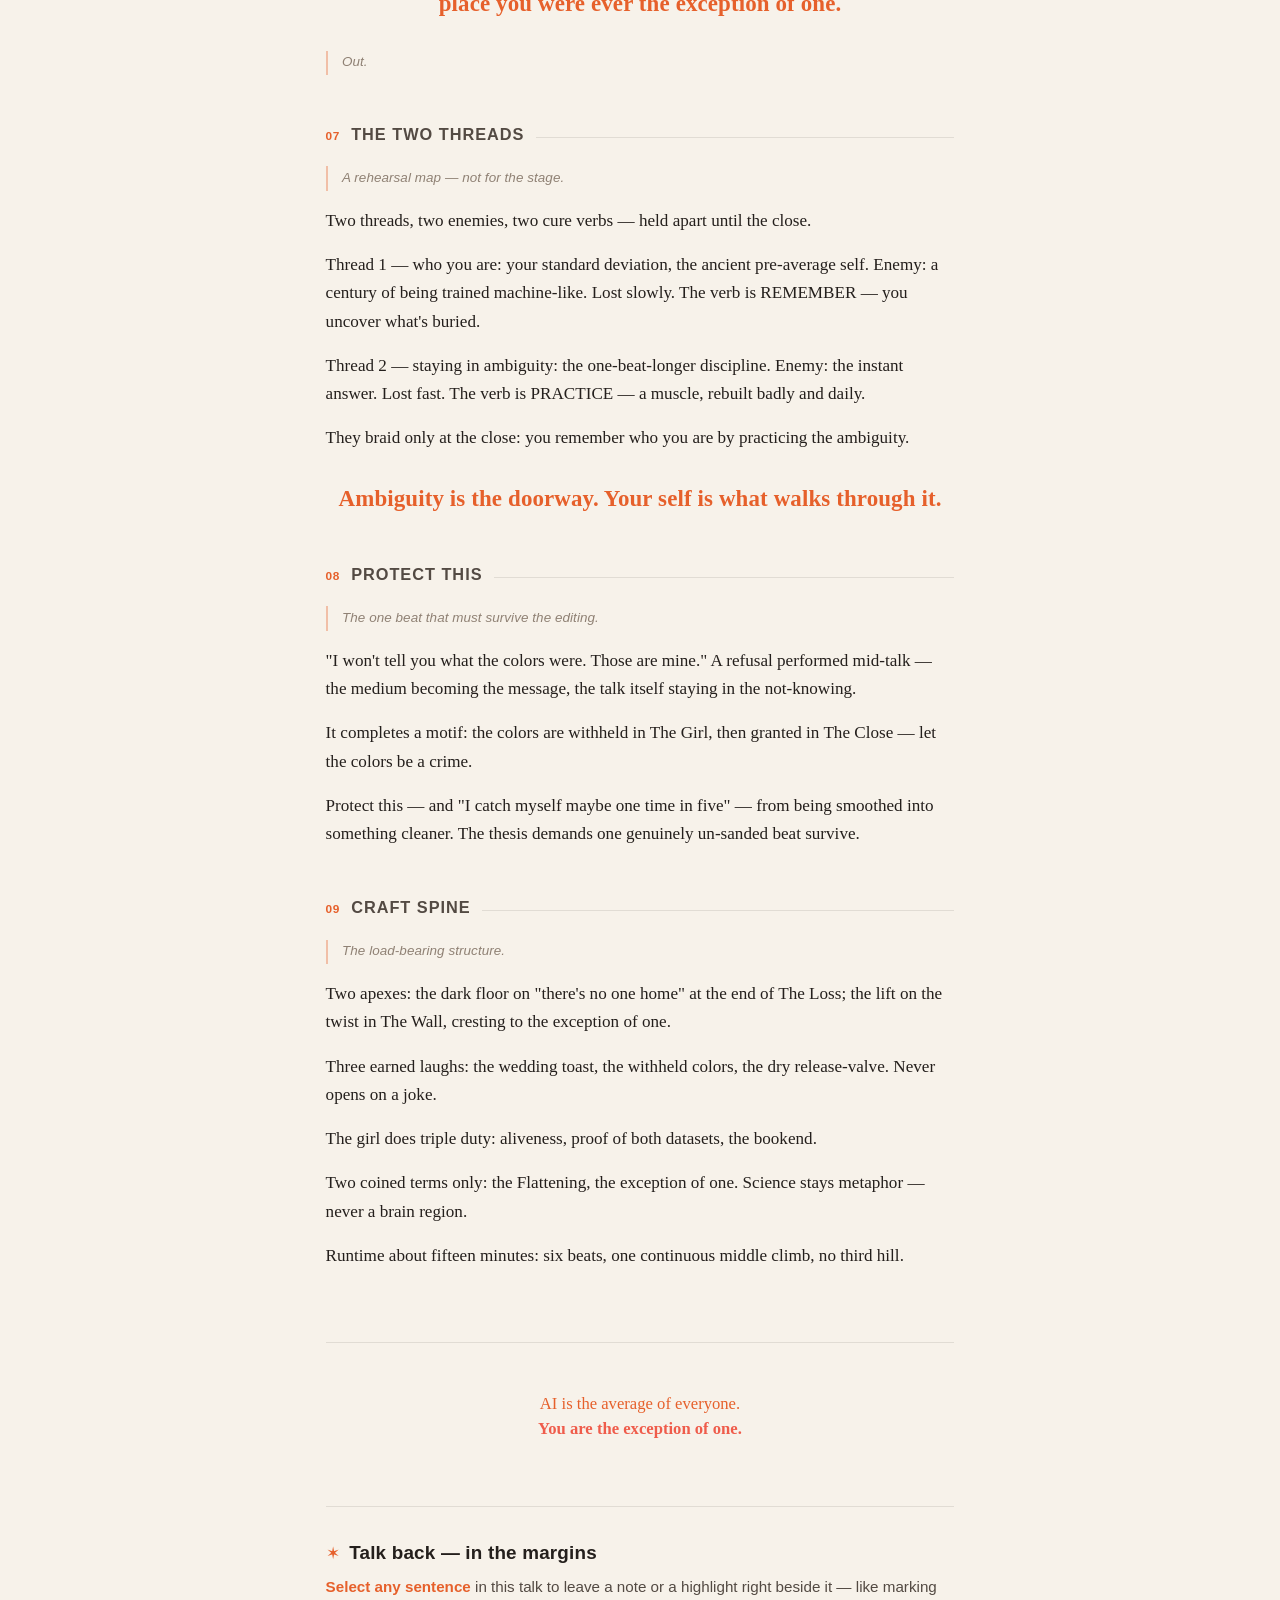
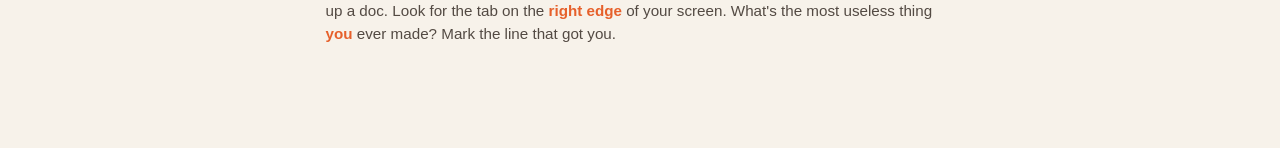
==== commit b28f3ff6: "Beat 1: restore midnight bridge into The Girl Co-Authored-By: Claude Opus 4.8 <noreply@anthropic.com" ====
--- a/index.html
+++ b/index.html
@@ -186,6 +186,7 @@
 ⏸ Beat.|pause
 But a few months ago, looking at where this technology is heading next, the researchers I work with and I realized something much bigger is happening. And it started to scare me. I'm not going to stay quiet about it, or keep it hidden away in a silo.
 In my world, we call what we do optimization. I've started calling it something else.
+But to tell you why, I have to start at midnight. When I was eleven.
 ===
 The Girl|section
 Energy — warm, lit from inside; the most-loved beat. Two planted laughs, then the smile drops and the temperature crashes.|stage
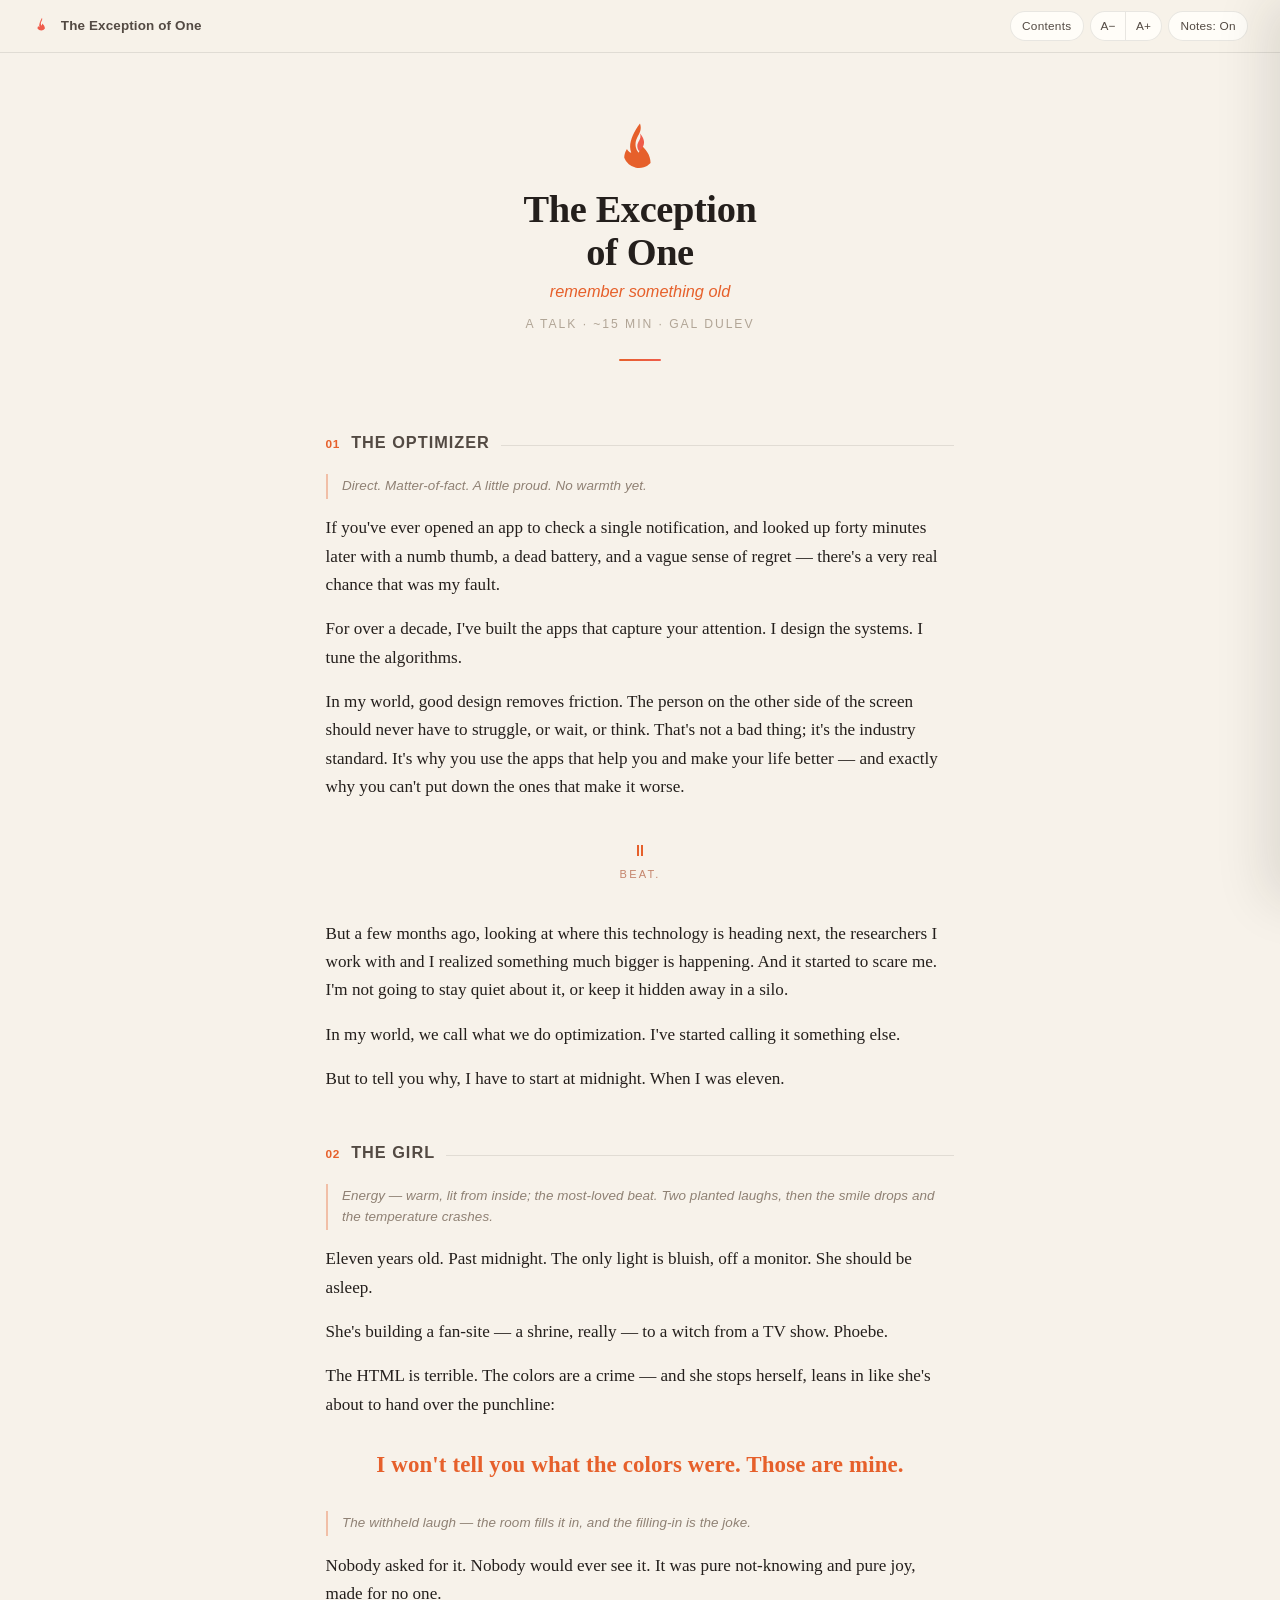
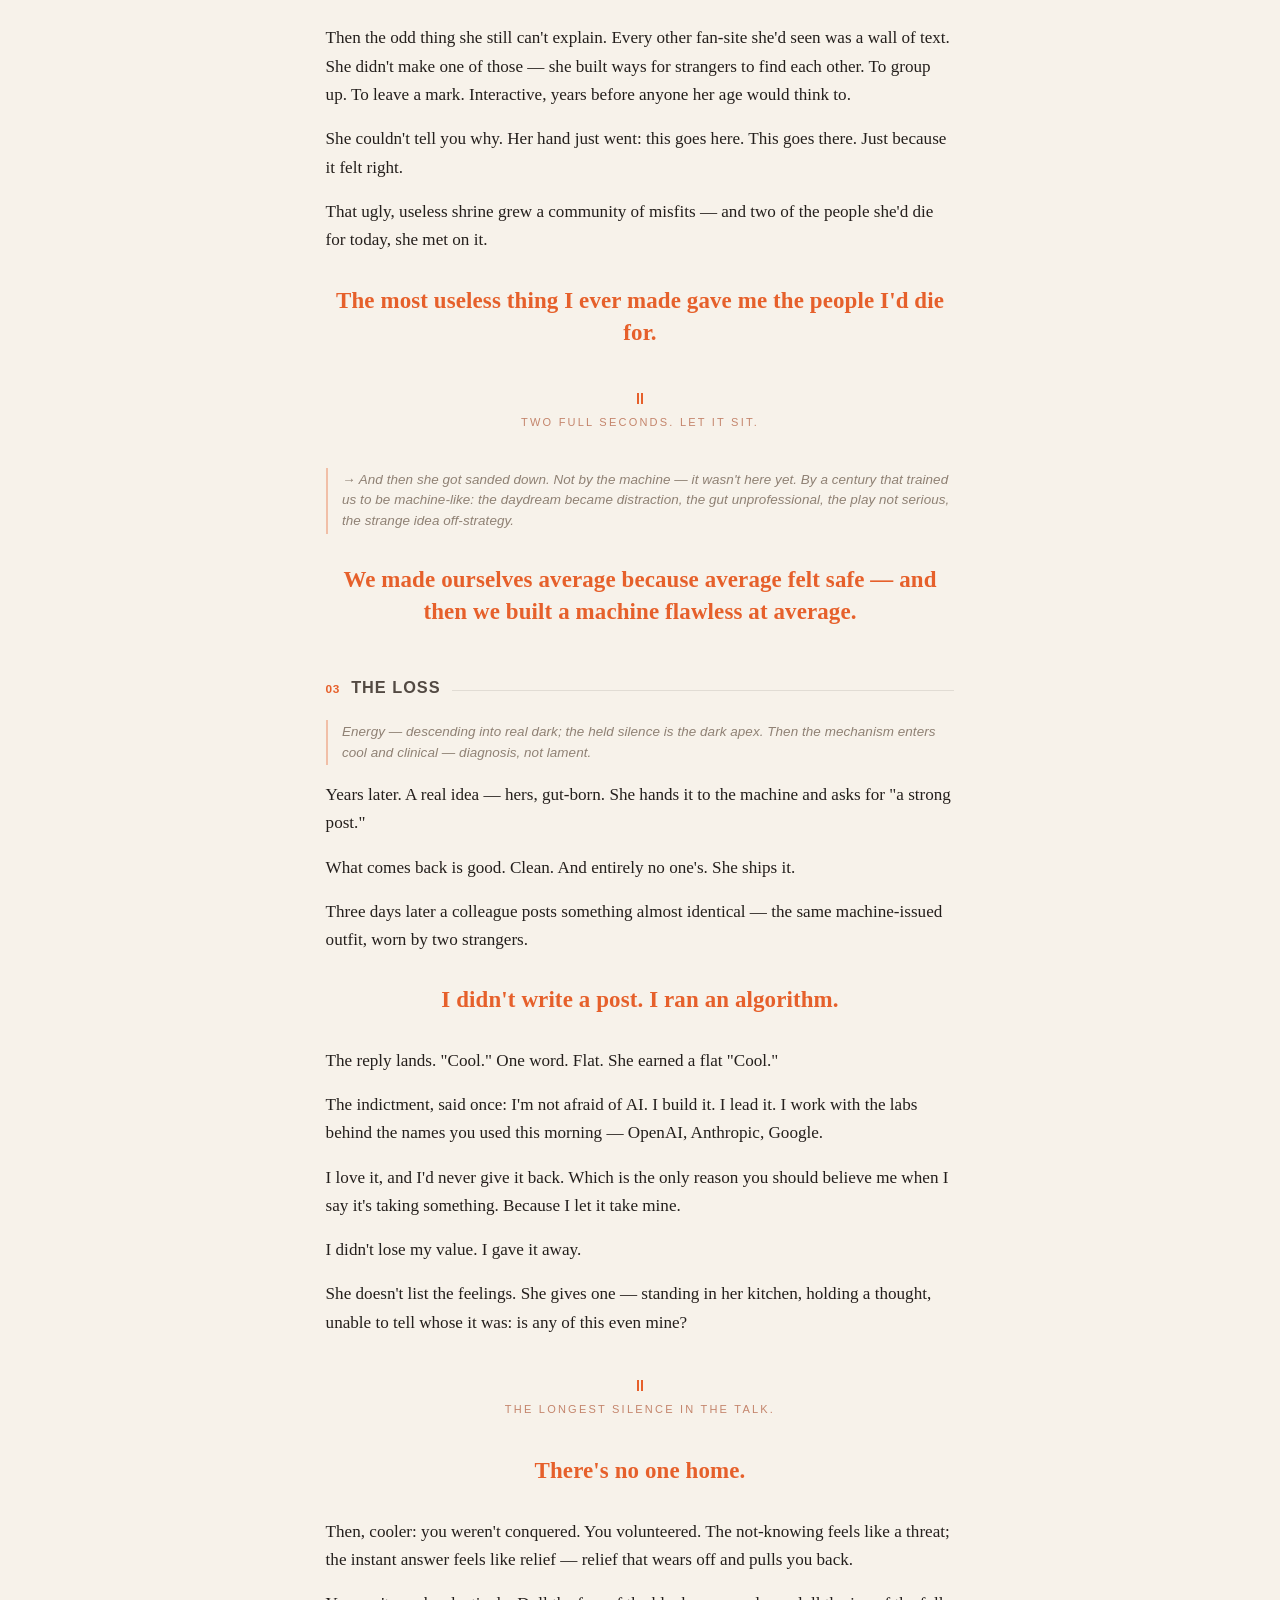
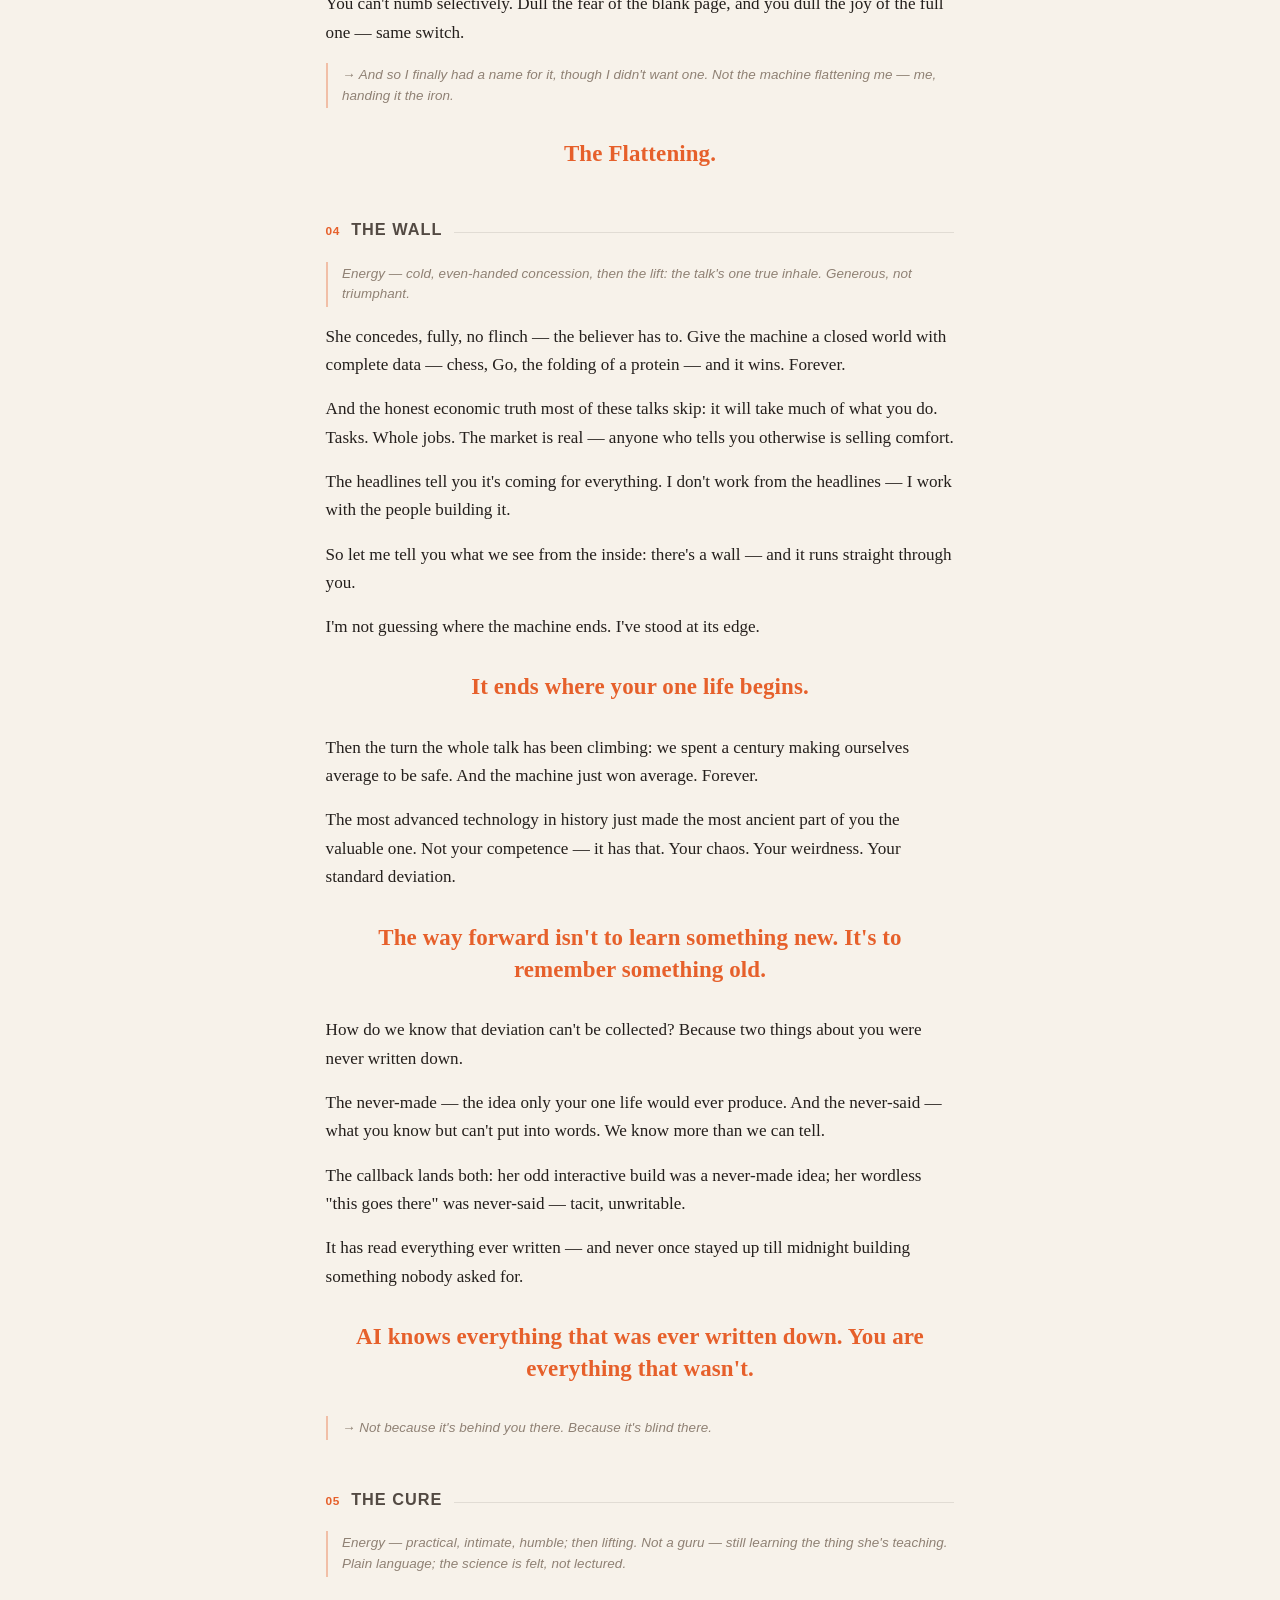
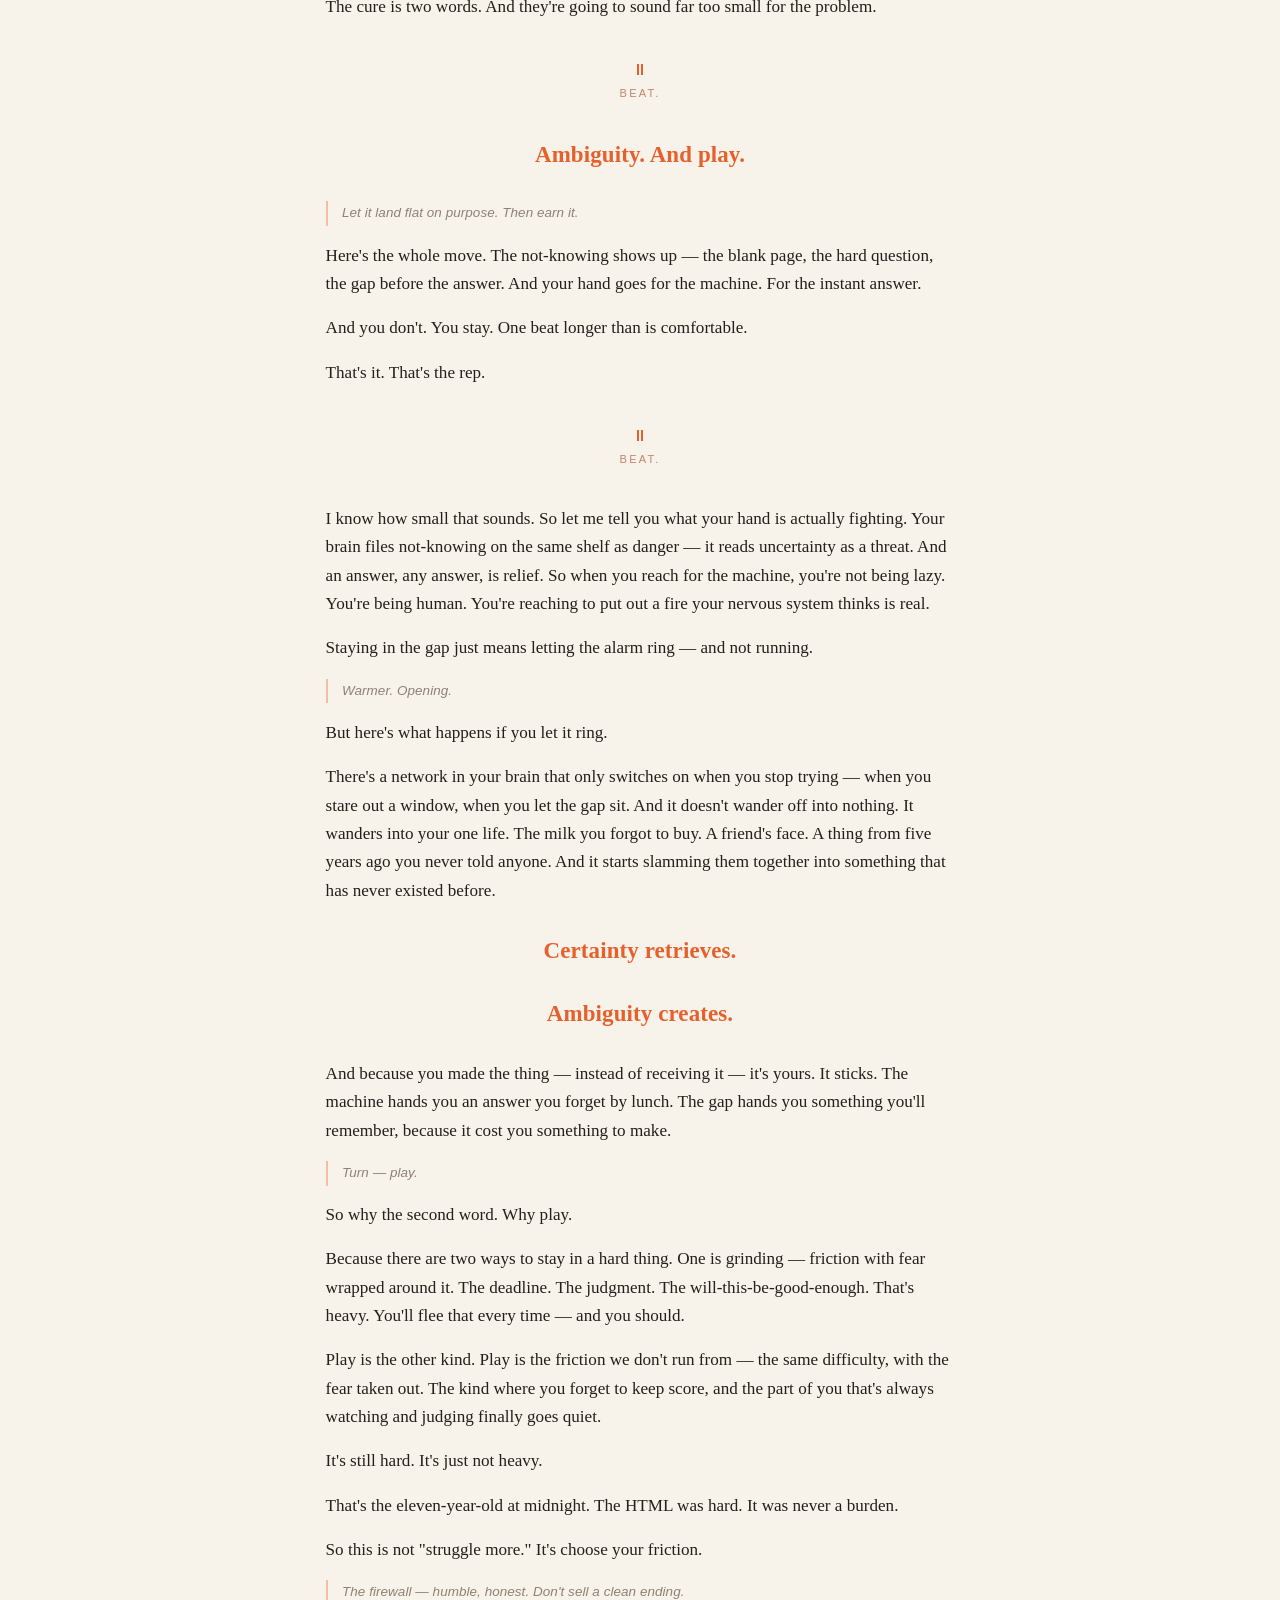
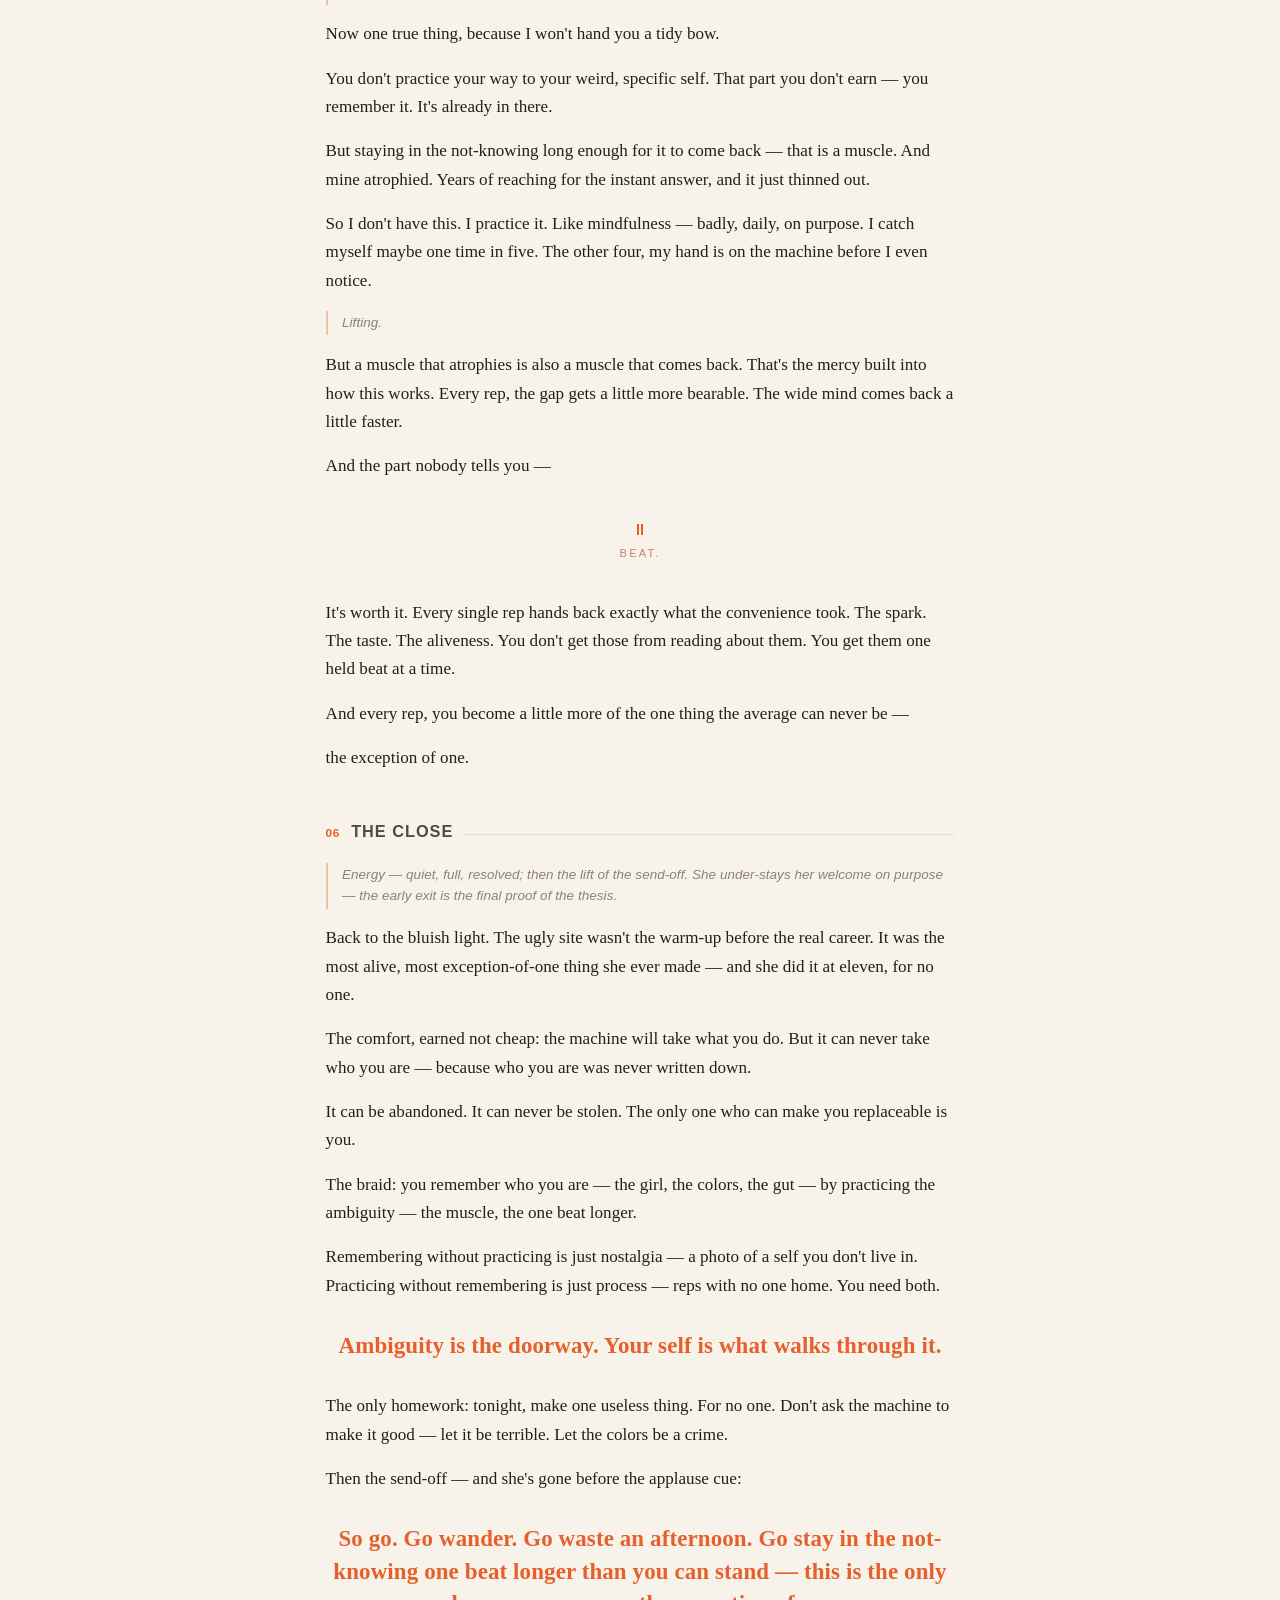
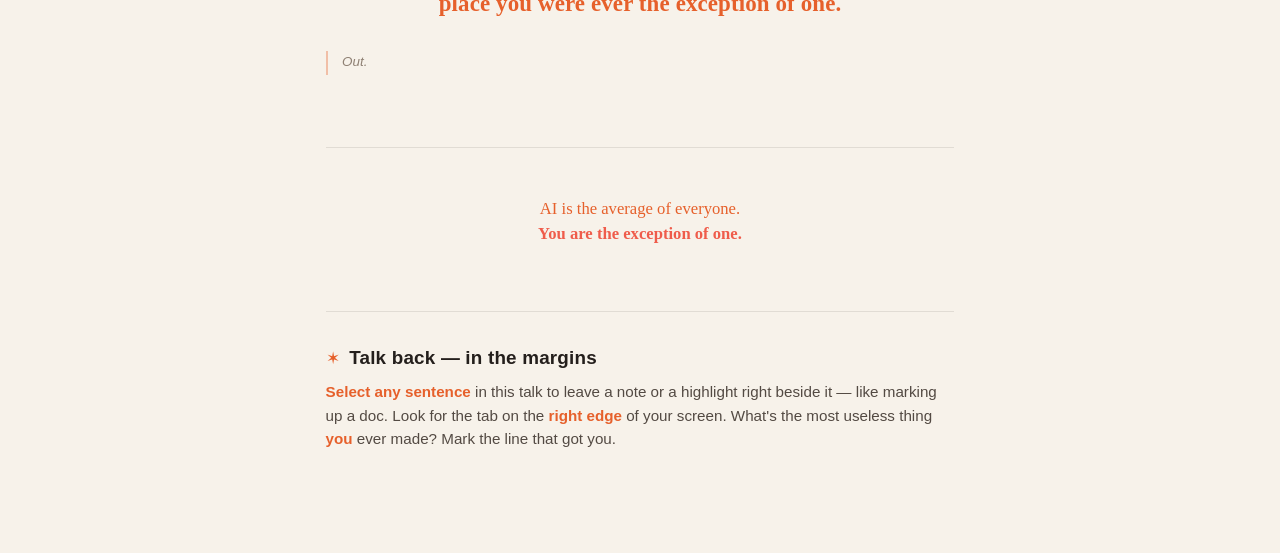
==== commit b55e7f9f: "Remove rehearsal sections from page (keep in STORYLINE.md); end clean on The Close Co-Authored-By: C" ====
--- a/index.html
+++ b/index.html
@@ -290,28 +290,7 @@
 Then the send-off — and she's gone before the applause cue:
 So go. Go wander. Go waste an afternoon. Go stay in the not-knowing one beat longer than you can stand — this is the only place you were ever the exception of one.
 Out.|stage
-===
-The Two Threads|section
-A rehearsal map — not for the stage.|stage
-Two threads, two enemies, two cure verbs — held apart until the close.
-Thread 1 — who you are: your standard deviation, the ancient pre-average self. Enemy: a century of being trained machine-like. Lost slowly. The verb is REMEMBER — you uncover what's buried.
-Thread 2 — staying in ambiguity: the one-beat-longer discipline. Enemy: the instant answer. Lost fast. The verb is PRACTICE — a muscle, rebuilt badly and daily.
-They braid only at the close: you remember who you are by practicing the ambiguity.
-Ambiguity is the doorway. Your self is what walks through it.
-===
-Protect This|section
-The one beat that must survive the editing.|stage
-"I won't tell you what the colors were. Those are mine." A refusal performed mid-talk — the medium becoming the message, the talk itself staying in the not-knowing.
-It completes a motif: the colors are withheld in The Girl, then granted in The Close — let the colors be a crime.
-Protect this — and "I catch myself maybe one time in five" — from being smoothed into something cleaner. The thesis demands one genuinely un-sanded beat survive.
-===
-Craft Spine|section
-The load-bearing structure.|stage
-Two apexes: the dark floor on "there's no one home" at the end of The Loss; the lift on the twist in The Wall, cresting to the exception of one.
-Three earned laughs: the wedding toast, the withheld colors, the dry release-valve. Never opens on a joke.
-The girl does triple duty: aliveness, proof of both datasets, the bookend.
-Two coined terms only: the Flattening, the exception of one. Science stays metaphor — never a brain region.
-Runtime about fifteen minutes: six beats, one continuous middle climb, no third hill.`;
+`;
 
 const PUNCH = new Set([
   "I won't tell you what the colors were. Those are mine.",
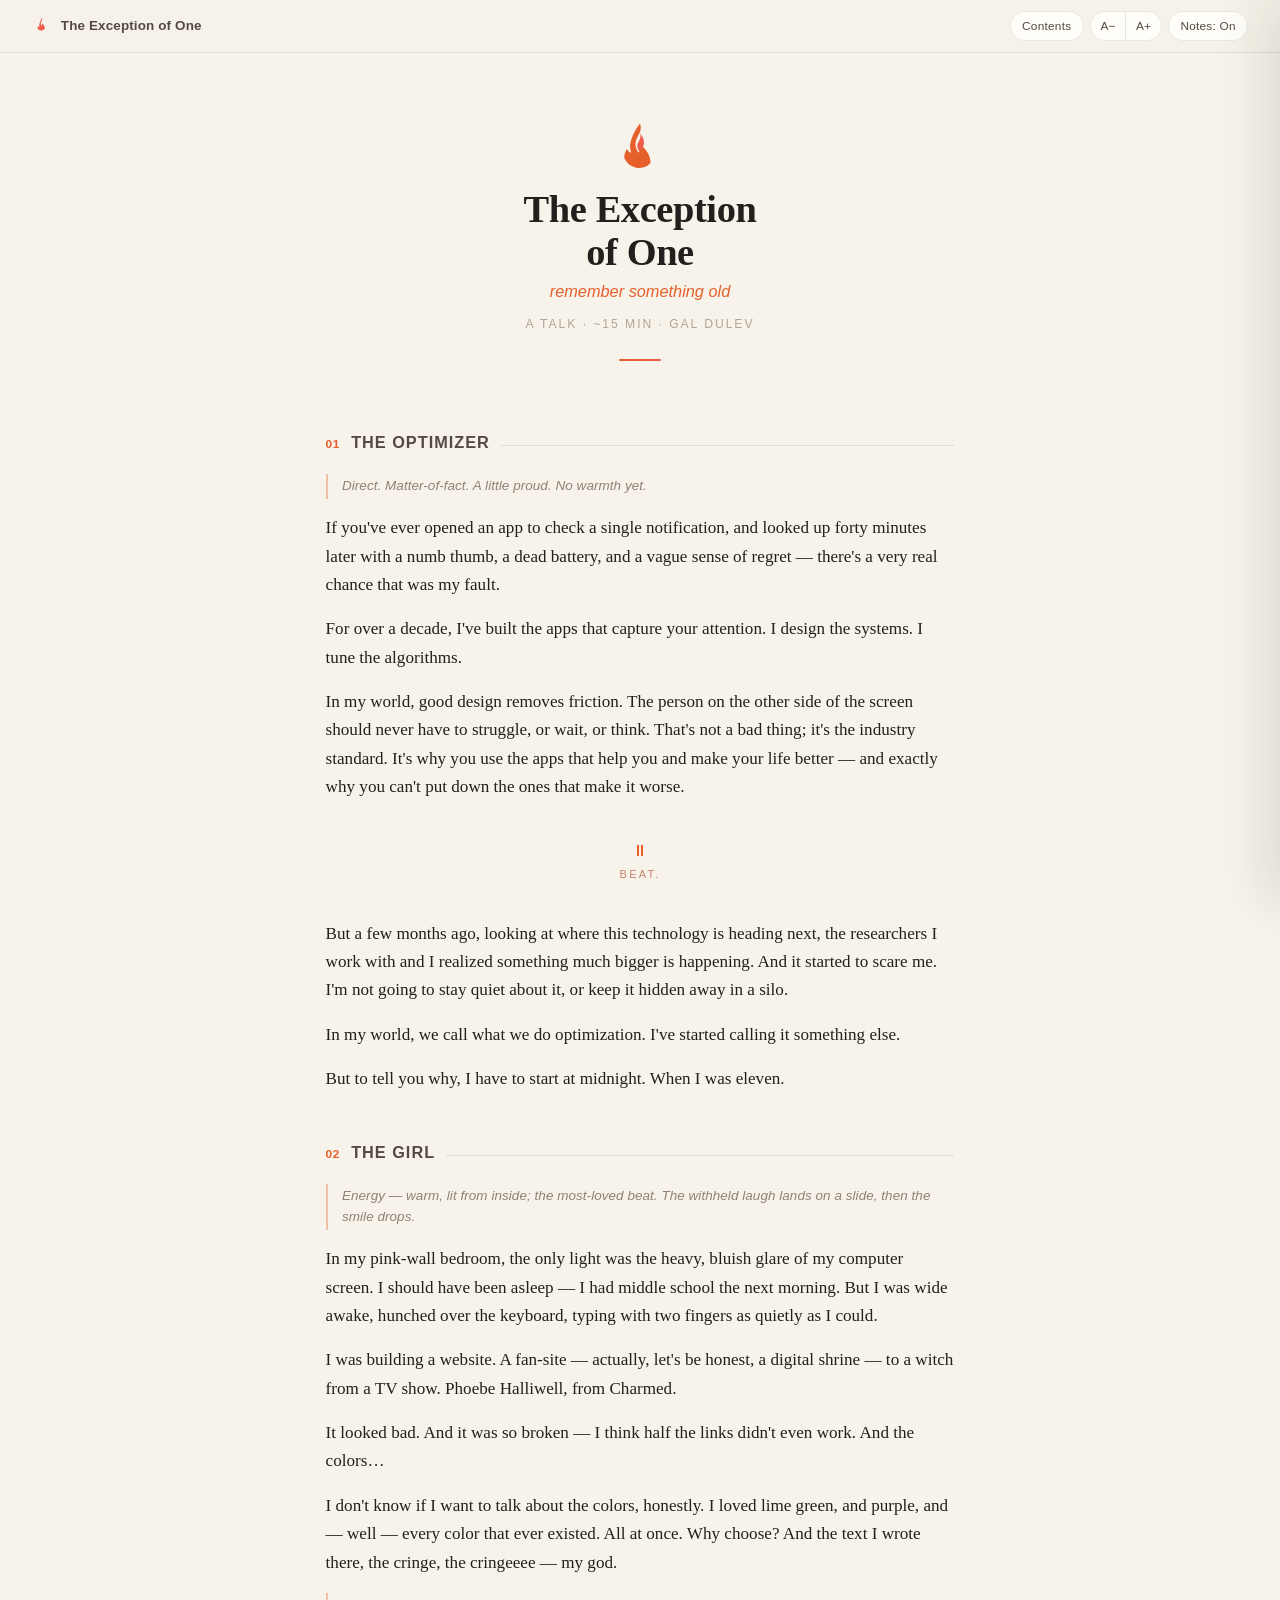
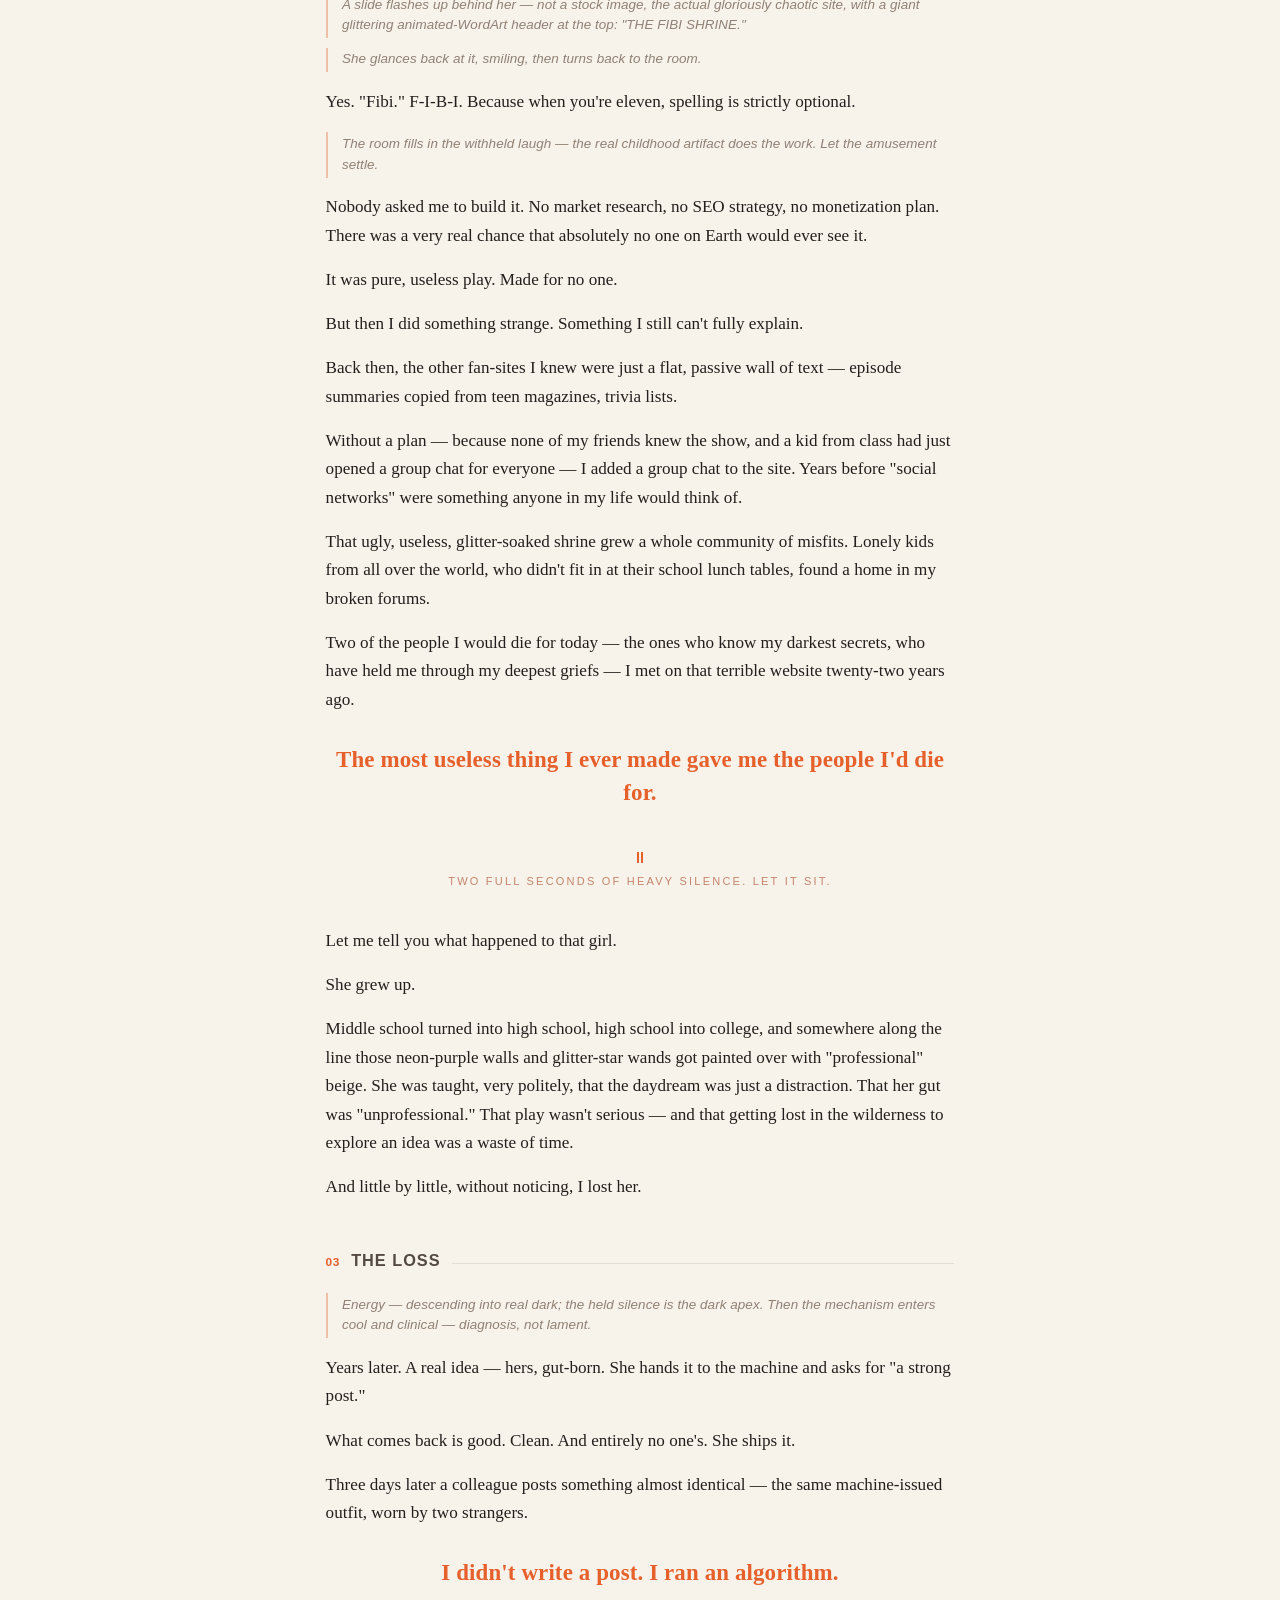
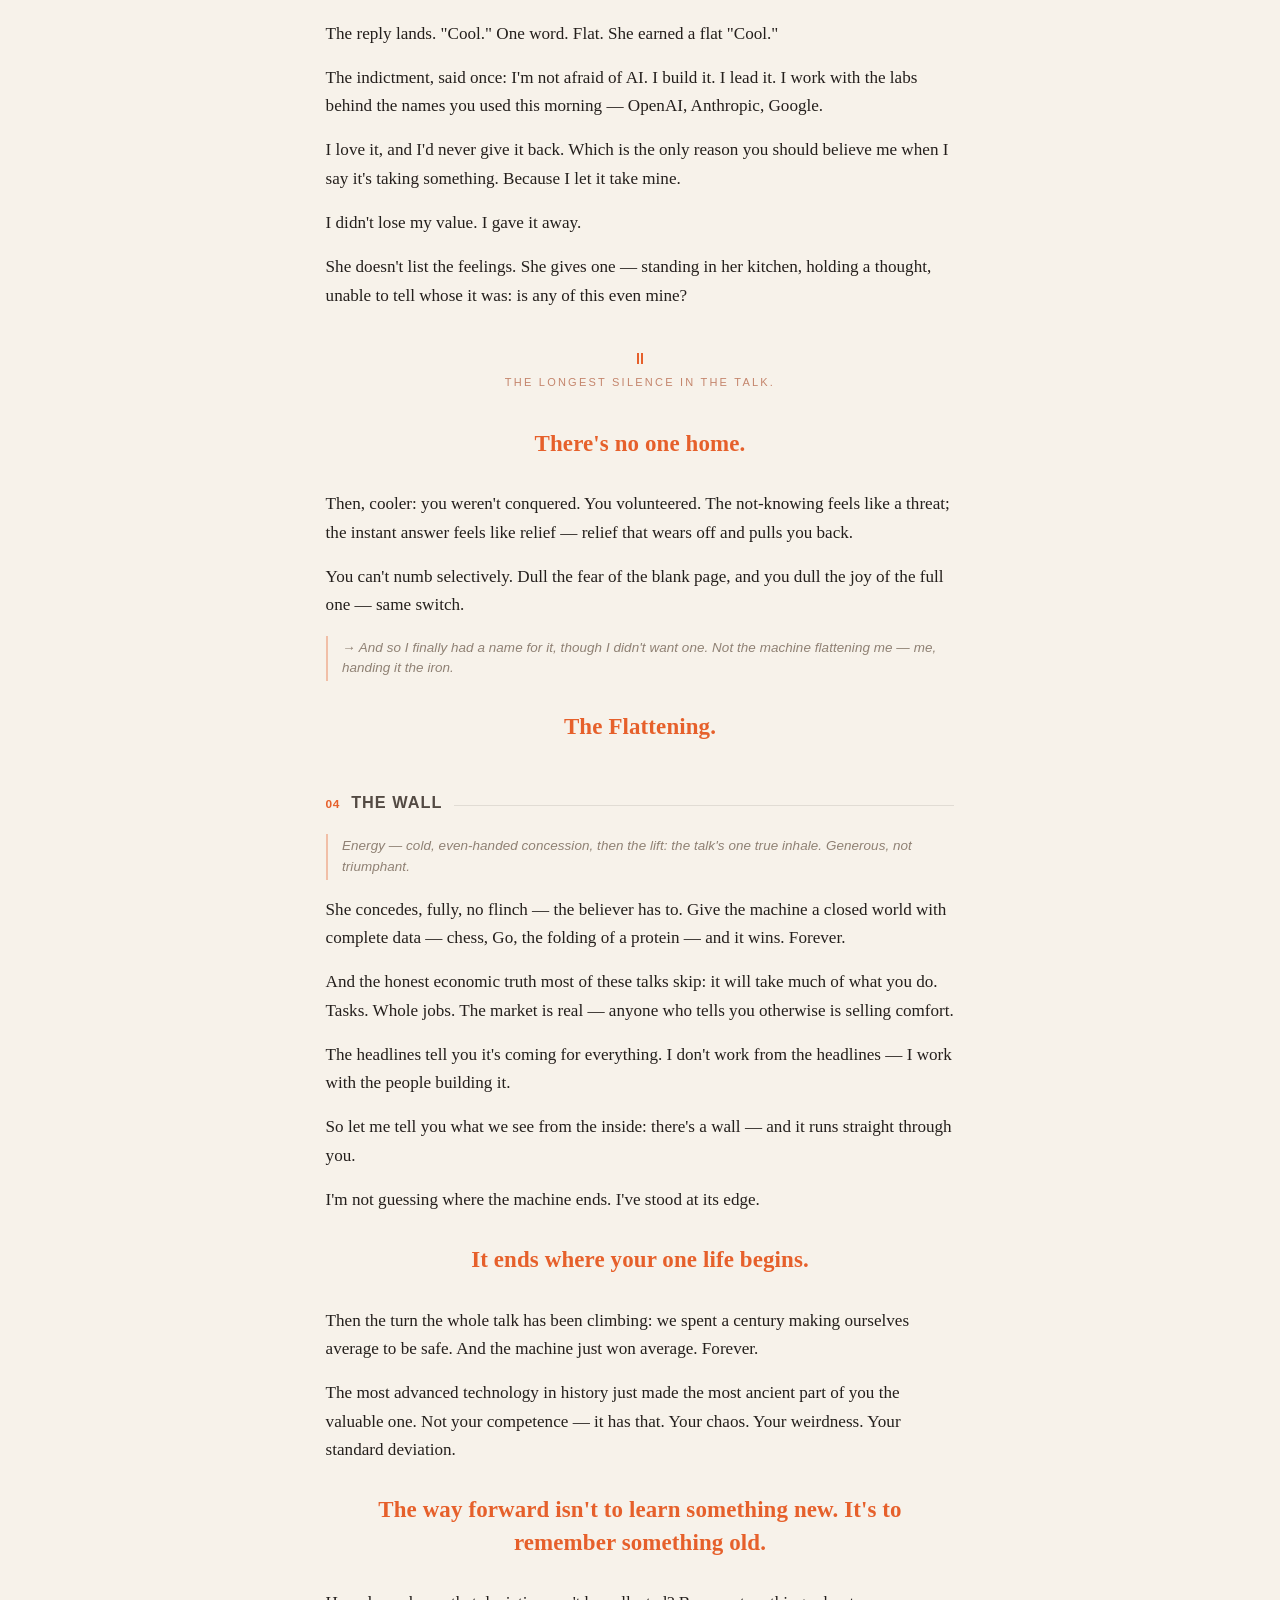
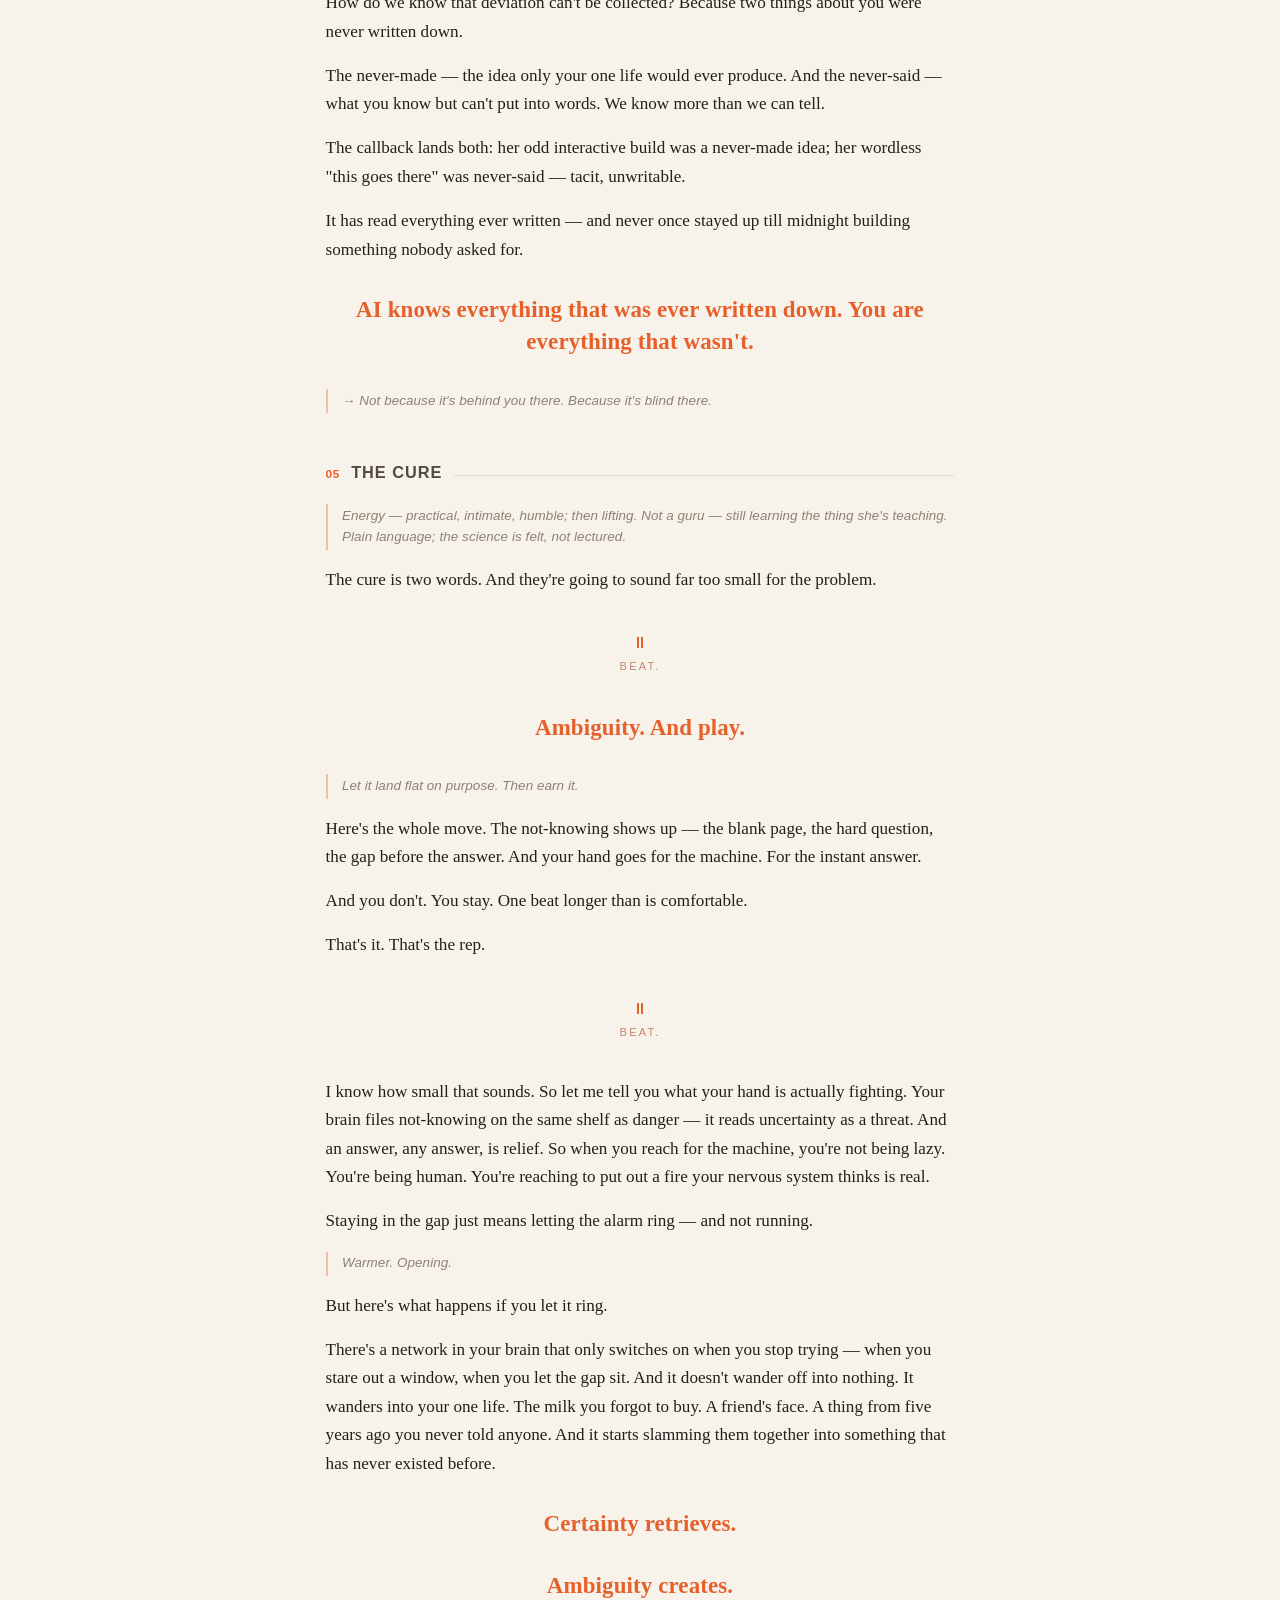
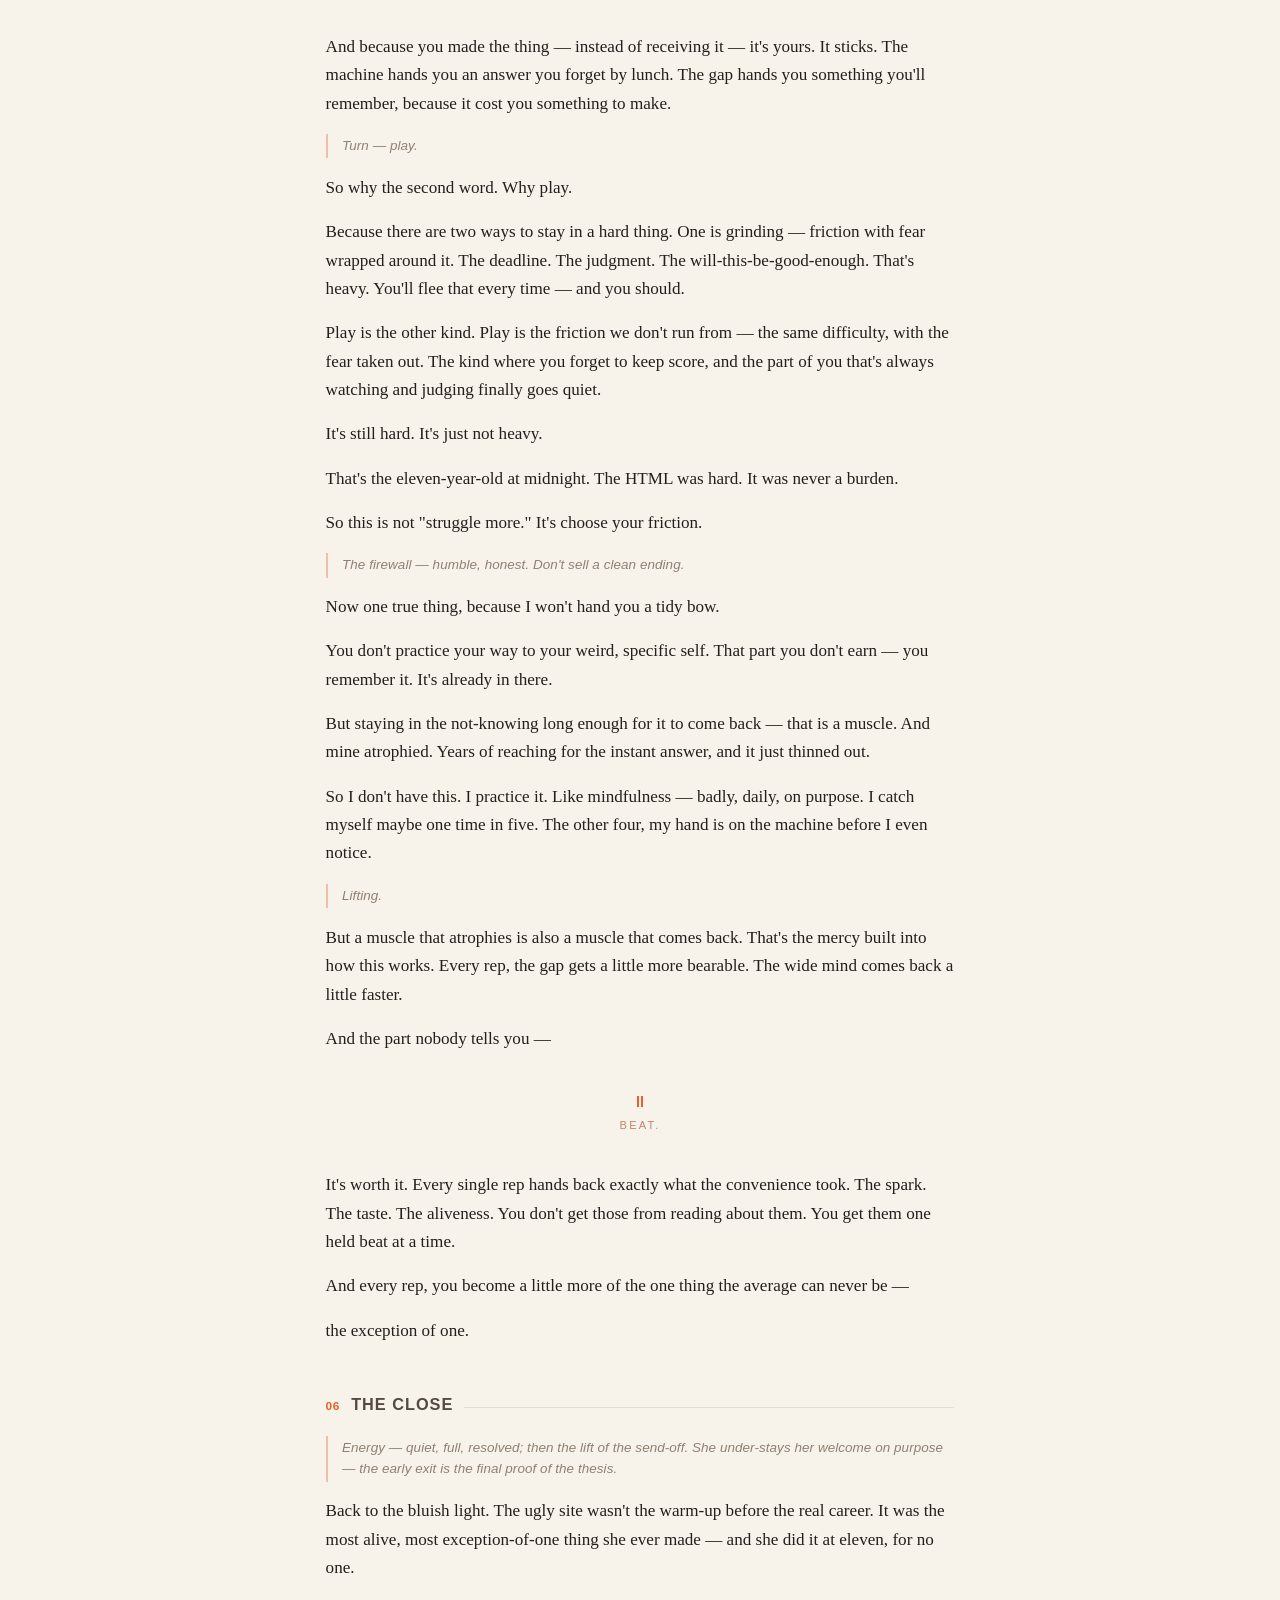
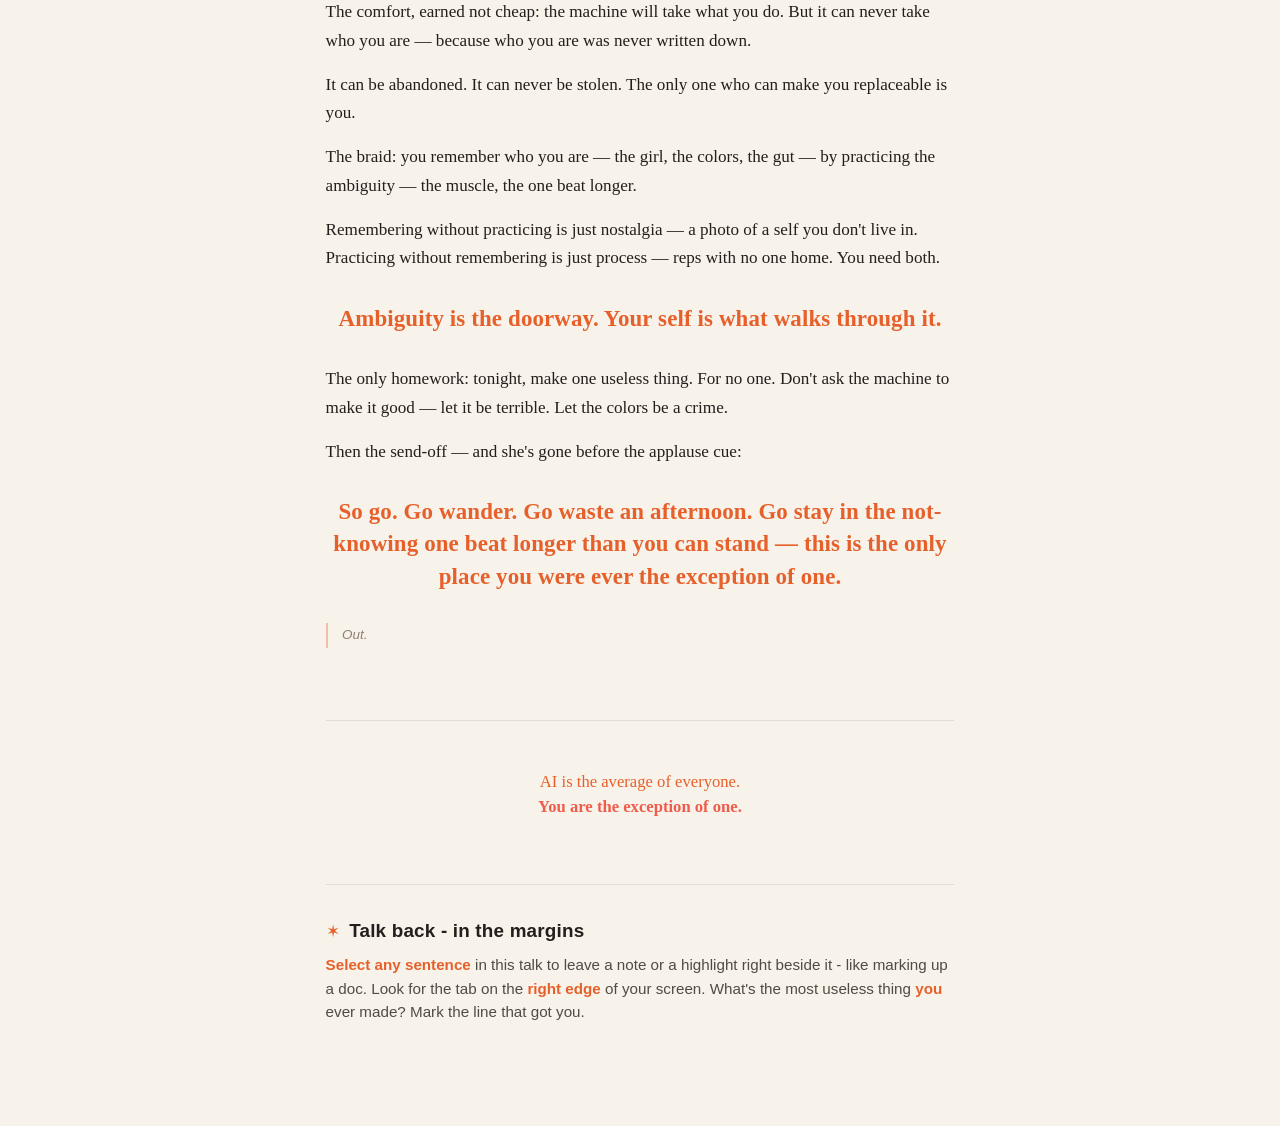
==== commit 9a1b38c3: "Update index.html" ====
--- a/index.html
+++ b/index.html
@@ -4,121 +4,7 @@
 <meta charset="utf-8">
 <meta name="viewport" content="width=device-width, initial-scale=1">
 <title>The Exception of One</title>
-<style>
-  :root{
-    --paper:#f7f2ea;
-    --paper-2:#fffdf8;
-    --ink:#241f1c;
-    --ink-soft:#534a43;
-    --muted:#b1a596;
-    --flame:#e6602b;
-    --flame-pink:#ef5c4b;
-    --pause:#c4856c;
-    --rule:rgba(36,31,28,.10);
-    --reading:1.07rem;
-    --maxw:680px;
-  }
-  *{box-sizing:border-box}
-  html{scroll-behavior:smooth}
-  body{
-    margin:0;background:var(--paper);color:var(--ink);
-    font-family:-apple-system,BlinkMacSystemFont,"Segoe UI",Roboto,Helvetica,Arial,sans-serif;
-    -webkit-font-smoothing:antialiased;text-rendering:optimizeLegibility;
-  }
-  .serif{font-family:Georgia,"Iowan Old Style","Palatino Linotype",Palatino,Charter,"Times New Roman",serif;}
-
-  /* scroll progress */
-  #progress{position:fixed;top:0;left:0;height:3px;width:0;background:linear-gradient(90deg,var(--flame),var(--flame-pink));z-index:60;transition:width .08s linear;}
-
-  /* top bar */
-  .topbar{
-    position:sticky;top:0;z-index:50;display:flex;align-items:center;justify-content:space-between;gap:1rem;
-    padding:.7rem clamp(1rem,4vw,2rem);
-    background:rgba(247,242,234,.82);backdrop-filter:saturate(140%) blur(10px);-webkit-backdrop-filter:saturate(140%) blur(10px);
-    border-bottom:1px solid var(--rule);flex-wrap:wrap;
-  }
-  .brand{display:flex;align-items:center;gap:.55rem;min-width:0;}
-  .brand svg{flex:0 0 auto}
-  .brand span{font-size:.84rem;font-weight:600;letter-spacing:.01em;color:var(--ink-soft);white-space:nowrap;overflow:hidden;text-overflow:ellipsis;max-width:46vw;}
-  .controls{display:flex;align-items:center;gap:.4rem;flex-wrap:wrap;}
-  button{
-    font:inherit;font-size:.74rem;letter-spacing:.02em;color:var(--ink-soft);
-    background:var(--paper-2);border:1px solid var(--rule);border-radius:999px;
-    padding:.42rem .7rem;cursor:pointer;transition:all .15s ease;white-space:nowrap;
-  }
-  button:hover{border-color:var(--flame);color:var(--flame);}
-  button:active{transform:translateY(1px);}
-  #btnNotes[aria-pressed="false"]{color:var(--muted);}
-  .sizer{display:inline-flex;border:1px solid var(--rule);border-radius:999px;overflow:hidden;background:var(--paper-2);}
-  .sizer button{border:0;border-radius:0;background:transparent;padding:.42rem .6rem;}
-  .sizer button:first-child{border-right:1px solid var(--rule);}
-
-  /* contents panel */
-  #backdrop{position:fixed;inset:0;background:rgba(36,31,28,.35);opacity:0;pointer-events:none;transition:opacity .2s;z-index:55;}
-  #backdrop.open{opacity:1;pointer-events:auto;}
-  #toc{
-    position:fixed;top:0;right:0;height:100%;width:min(340px,86vw);z-index:56;
-    background:var(--paper-2);border-left:1px solid var(--rule);box-shadow:-20px 0 50px rgba(36,31,28,.12);
-    transform:translateX(102%);transition:transform .26s cubic-bezier(.4,0,.2,1);
-    padding:1.6rem 1.4rem;overflow-y:auto;
-  }
-  #toc.open{transform:translateX(0);}
-  #toc h3{margin:.2rem 0 1.1rem;font-size:.72rem;letter-spacing:.22em;text-transform:uppercase;color:var(--flame);}
-  #tocList{list-style:none;margin:0;padding:0;counter-reset:t;}
-  #tocList li{margin:0;}
-  #tocList a{display:flex;gap:.7rem;align-items:baseline;padding:.6rem .2rem;color:var(--ink-soft);text-decoration:none;border-bottom:1px solid var(--rule);font-size:.95rem;}
-  #tocList a:hover{color:var(--flame);}
-  #tocList a .n{font-size:.7rem;color:var(--muted);min-width:1.4rem;font-variant-numeric:tabular-nums;}
-
-  /* layout */
-  main{max-width:var(--maxw);margin:0 auto;padding:0 clamp(1.1rem,5vw,1.6rem) 5rem;}
-
-  .hero{text-align:center;padding:clamp(2.4rem,8vw,4.2rem) 0 1.4rem;}
-  .hero .flame{margin:0 auto .9rem;width:54px;height:54px;}
-  .hero h1{margin:.2rem 0 .5rem;font-size:clamp(1.7rem,5.5vw,2.4rem);line-height:1.12;font-weight:600;letter-spacing:-.01em;}
-  .hero .kicker{margin:.2rem 0 1rem;font-style:italic;color:var(--flame);font-size:1.02rem;}
-  .hero .meta{margin:0;font-size:.76rem;letter-spacing:.16em;text-transform:uppercase;color:var(--muted);}
-  .hero .rule{width:42px;height:2px;background:linear-gradient(90deg,var(--flame),var(--flame-pink));margin:1.7rem auto 0;border-radius:2px;}
-
-  section.bit{margin-top:3.1rem;}
-  .sechead{display:flex;align-items:baseline;gap:.7rem;margin-bottom:1.4rem;}
-  .sechead .n{font-size:.74rem;font-weight:700;color:var(--flame);font-variant-numeric:tabular-nums;letter-spacing:.05em;}
-  .sechead h2{margin:0;font-size:1.02rem;font-weight:700;letter-spacing:.06em;text-transform:uppercase;color:var(--ink-soft);}
-  .sechead::after{content:"";flex:1;height:1px;background:var(--rule);transform:translateY(-2px);}
-
-  p.line{margin:.92em 0;font-size:var(--reading);line-height:1.66;color:var(--ink);}
-  p.punch{margin:1.3em 0;text-align:center;color:var(--flame);font-size:calc(var(--reading) * 1.34);line-height:1.42;font-weight:600;letter-spacing:.005em;}
-
-  .stage{
-    margin:.7em 0;padding:.12rem 0 .12rem .9rem;border-left:2px solid rgba(230,96,43,.35);
-    font-size:.84rem;font-style:italic;letter-spacing:.005em;color:#8f8174;line-height:1.55;
-  }
-  body.hide-notes .stage{display:none;}
-
-  .pause{margin:2.5rem 0;text-align:center;}
-  .pause .ic{display:inline-block;color:var(--flame);font-size:1rem;line-height:1;}
-  .pause .txt{display:block;margin-top:.5rem;font-size:.69rem;letter-spacing:.2em;text-transform:uppercase;color:var(--pause);}
-
-  footer.end{margin-top:4.5rem;padding-top:2rem;border-top:1px solid var(--rule);text-align:center;}
-  footer.end .sig{font-family:Georgia,serif;color:var(--flame);font-size:1.04rem;line-height:1.5;}
-  footer.end .sig b{color:var(--flame-pink);font-weight:600;}
-
-  /* comments */
-  .comments{margin-top:4rem;padding-top:2.2rem;border-top:1px solid var(--rule);}
-  .comments .chead{display:flex;align-items:baseline;gap:.6rem;margin-bottom:.7rem;}
-  .comments .chead .ic{color:var(--flame);font-size:1.05rem;line-height:1;}
-  .comments .chead h2{margin:0;font-size:1.18rem;font-weight:600;letter-spacing:.01em;color:var(--ink);}
-  .comments .prompt{margin:0 0 1.4rem;font-size:.95rem;line-height:1.55;color:var(--ink-soft);}
-  .comments .prompt b{color:var(--flame);font-weight:600;}
-
-  @media print{
-    #progress,.topbar,#toc,#backdrop,.comments{display:none !important;}
-    body{background:#fff;}
-    .stage{display:block !important;}
-    main{max-width:none;}
-    p.line{font-size:13pt;}
-  }
-</style>
+<link rel="stylesheet" href="talk.css">
 </head>
 <body>
 <div id="progress"></div>
@@ -159,251 +45,30 @@
   </footer>
 
   <!--
-    Inline comments — powered by Hypothesis (https://hypothes.is): free, open-source.
+    Inline comments - powered by Hypothesis (https://hypothes.is): free, open-source.
     Readers SELECT any passage to leave a margin note or highlight, like a Google Doc.
     Annotations anchor to the exact text + this page's URL. Posting needs a free
     Hypothesis account; reading public notes does not. The script below injects the
-    annotation layer — the small tab on the right edge of the screen.
+    annotation layer - the small tab on the right edge of the screen.
   -->
   <section class="comments" id="comments">
     <div class="chead">
       <span class="ic">✶</span>
-      <h2>Talk back — in the margins</h2>
+      <h2>Talk back - in the margins</h2>
     </div>
-    <p class="prompt"><b>Select any sentence</b> in this talk to leave a note or a highlight right beside it — like marking up a doc. Look for the tab on the <b>right edge</b> of your screen. What's the most useless thing <b>you</b> ever made? Mark the line that got you.</p>
+    <p class="prompt"><b>Select any sentence</b> in this talk to leave a note or a highlight right beside it - like marking up a doc. Look for the tab on the <b>right edge</b> of your screen. What's the most useless thing <b>you</b> ever made? Mark the line that got you.</p>
   </section>
 </main>
 
-<!-- Hypothesis annotation layer — https://hypothes.is -->
+<!-- Hypothesis annotation layer - https://hypothes.is -->
 <script src="https://hypothes.is/embed.js" async></script>
 
+<script src="talk.js"></script>
 <script>
-const RAW = `The Optimizer|section
-Direct. Matter-of-fact. A little proud. No warmth yet.|stage
-If you've ever opened an app to check a single notification, and looked up forty minutes later with a numb thumb, a dead battery, and a vague sense of regret — there's a very real chance that was my fault.
-For over a decade, I've built the apps that capture your attention. I design the systems. I tune the algorithms.
-In my world, good design removes friction. The person on the other side of the screen should never have to struggle, or wait, or think. That's not a bad thing; it's the industry standard. It's why you use the apps that help you and make your life better — and exactly why you can't put down the ones that make it worse.
-⏸ Beat.|pause
-But a few months ago, looking at where this technology is heading next, the researchers I work with and I realized something much bigger is happening. And it started to scare me. I'm not going to stay quiet about it, or keep it hidden away in a silo.
-In my world, we call what we do optimization. I've started calling it something else.
-But to tell you why, I have to start at midnight. When I was eleven.
-===
-The Girl|section
-Energy — warm, lit from inside; the most-loved beat. Two planted laughs, then the smile drops and the temperature crashes.|stage
-Eleven years old. Past midnight. The only light is bluish, off a monitor. She should be asleep.
-She's building a fan-site — a shrine, really — to a witch from a TV show. Phoebe.
-The HTML is terrible. The colors are a crime — and she stops herself, leans in like she's about to hand over the punchline:
-I won't tell you what the colors were. Those are mine.
-The withheld laugh — the room fills it in, and the filling-in is the joke.|stage
-Nobody asked for it. Nobody would ever see it. It was pure not-knowing and pure joy, made for no one.
-Then the odd thing she still can't explain. Every other fan-site she'd seen was a wall of text. She didn't make one of those — she built ways for strangers to find each other. To group up. To leave a mark. Interactive, years before anyone her age would think to.
-She couldn't tell you why. Her hand just went: this goes here. This goes there. Just because it felt right.
-That ugly, useless shrine grew a community of misfits — and two of the people she'd die for today, she met on it.
-The most useless thing I ever made gave me the people I'd die for.
-⏸ Two full seconds. Let it sit.|pause
-→ And then she got sanded down. Not by the machine — it wasn't here yet. By a century that trained us to be machine-like: the daydream became distraction, the gut unprofessional, the play not serious, the strange idea off-strategy.|stage
-We made ourselves average because average felt safe — and then we built a machine flawless at average.
-===
-The Loss|section
-Energy — descending into real dark; the held silence is the dark apex. Then the mechanism enters cool and clinical — diagnosis, not lament.|stage
-Years later. A real idea — hers, gut-born. She hands it to the machine and asks for "a strong post."
-What comes back is good. Clean. And entirely no one's. She ships it.
-Three days later a colleague posts something almost identical — the same machine-issued outfit, worn by two strangers.
-I didn't write a post. I ran an algorithm.
-The reply lands. "Cool." One word. Flat. She earned a flat "Cool."
-The indictment, said once: I'm not afraid of AI. I build it. I lead it. I work with the labs behind the names you used this morning — OpenAI, Anthropic, Google.
-I love it, and I'd never give it back. Which is the only reason you should believe me when I say it's taking something. Because I let it take mine.
-I didn't lose my value. I gave it away.
-She doesn't list the feelings. She gives one — standing in her kitchen, holding a thought, unable to tell whose it was: is any of this even mine?
-⏸ The longest silence in the talk.|pause
-There's no one home.
-Then, cooler: you weren't conquered. You volunteered. The not-knowing feels like a threat; the instant answer feels like relief — relief that wears off and pulls you back.
-You can't numb selectively. Dull the fear of the blank page, and you dull the joy of the full one — same switch.
-→ And so I finally had a name for it, though I didn't want one. Not the machine flattening me — me, handing it the iron.|stage
-The Flattening.
-===
-The Wall|section
-Energy — cold, even-handed concession, then the lift: the talk's one true inhale. Generous, not triumphant.|stage
-She concedes, fully, no flinch — the believer has to. Give the machine a closed world with complete data — chess, Go, the folding of a protein — and it wins. Forever.
-And the honest economic truth most of these talks skip: it will take much of what you do. Tasks. Whole jobs. The market is real — anyone who tells you otherwise is selling comfort.
-The headlines tell you it's coming for everything. I don't work from the headlines — I work with the people building it.
-So let me tell you what we see from the inside: there's a wall — and it runs straight through you.
-I'm not guessing where the machine ends. I've stood at its edge.
-It ends where your one life begins.
-Then the turn the whole talk has been climbing: we spent a century making ourselves average to be safe. And the machine just won average. Forever.
-The most advanced technology in history just made the most ancient part of you the valuable one. Not your competence — it has that. Your chaos. Your weirdness. Your standard deviation.
-The way forward isn't to learn something new. It's to remember something old.
-How do we know that deviation can't be collected? Because two things about you were never written down.
-The never-made — the idea only your one life would ever produce. And the never-said — what you know but can't put into words. We know more than we can tell.
-The callback lands both: her odd interactive build was a never-made idea; her wordless "this goes there" was never-said — tacit, unwritable.
-It has read everything ever written — and never once stayed up till midnight building something nobody asked for.
-AI knows everything that was ever written down. You are everything that wasn't.
-→ Not because it's behind you there. Because it's blind there.|stage
-===
-The Cure|section
-Energy — practical, intimate, humble; then lifting. Not a guru — still learning the thing she's teaching. Plain language; the science is felt, not lectured.|stage
-The cure is two words. And they're going to sound far too small for the problem.
-⏸ Beat.|pause
-Ambiguity. And play.
-Let it land flat on purpose. Then earn it.|stage
-Here's the whole move. The not-knowing shows up — the blank page, the hard question, the gap before the answer. And your hand goes for the machine. For the instant answer.
-And you don't. You stay. One beat longer than is comfortable.
-That's it. That's the rep.
-⏸ Beat.|pause
-I know how small that sounds. So let me tell you what your hand is actually fighting. Your brain files not-knowing on the same shelf as danger — it reads uncertainty as a threat. And an answer, any answer, is relief. So when you reach for the machine, you're not being lazy. You're being human. You're reaching to put out a fire your nervous system thinks is real.
-Staying in the gap just means letting the alarm ring — and not running.
-Warmer. Opening.|stage
-But here's what happens if you let it ring.
-There's a network in your brain that only switches on when you stop trying — when you stare out a window, when you let the gap sit. And it doesn't wander off into nothing. It wanders into your one life. The milk you forgot to buy. A friend's face. A thing from five years ago you never told anyone. And it starts slamming them together into something that has never existed before.
-Certainty retrieves.
-Ambiguity creates.
-And because you made the thing — instead of receiving it — it's yours. It sticks. The machine hands you an answer you forget by lunch. The gap hands you something you'll remember, because it cost you something to make.
-Turn — play.|stage
-So why the second word. Why play.
-Because there are two ways to stay in a hard thing. One is grinding — friction with fear wrapped around it. The deadline. The judgment. The will-this-be-good-enough. That's heavy. You'll flee that every time — and you should.
-Play is the other kind. Play is the friction we don't run from — the same difficulty, with the fear taken out. The kind where you forget to keep score, and the part of you that's always watching and judging finally goes quiet.
-It's still hard. It's just not heavy.
-That's the eleven-year-old at midnight. The HTML was hard. It was never a burden.
-So this is not "struggle more." It's choose your friction.
-The firewall — humble, honest. Don't sell a clean ending.|stage
-Now one true thing, because I won't hand you a tidy bow.
-You don't practice your way to your weird, specific self. That part you don't earn — you remember it. It's already in there.
-But staying in the not-knowing long enough for it to come back — that is a muscle. And mine atrophied. Years of reaching for the instant answer, and it just thinned out.
-So I don't have this. I practice it. Like mindfulness — badly, daily, on purpose. I catch myself maybe one time in five. The other four, my hand is on the machine before I even notice.
-Lifting.|stage
-But a muscle that atrophies is also a muscle that comes back. That's the mercy built into how this works. Every rep, the gap gets a little more bearable. The wide mind comes back a little faster.
-And the part nobody tells you —
-⏸ Beat.|pause
-It's worth it. Every single rep hands back exactly what the convenience took. The spark. The taste. The aliveness. You don't get those from reading about them. You get them one held beat at a time.
-And every rep, you become a little more of the one thing the average can never be —
-the exception of one.
-===
-The Close|section
-Energy — quiet, full, resolved; then the lift of the send-off. She under-stays her welcome on purpose — the early exit is the final proof of the thesis.|stage
-Back to the bluish light. The ugly site wasn't the warm-up before the real career. It was the most alive, most exception-of-one thing she ever made — and she did it at eleven, for no one.
-The comfort, earned not cheap: the machine will take what you do. But it can never take who you are — because who you are was never written down.
-It can be abandoned. It can never be stolen. The only one who can make you replaceable is you.
-The braid: you remember who you are — the girl, the colors, the gut — by practicing the ambiguity — the muscle, the one beat longer.
-Remembering without practicing is just nostalgia — a photo of a self you don't live in. Practicing without remembering is just process — reps with no one home. You need both.
-Ambiguity is the doorway. Your self is what walks through it.
-The only homework: tonight, make one useless thing. For no one. Don't ask the machine to make it good — let it be terrible. Let the colors be a crime.
-Then the send-off — and she's gone before the applause cue:
-So go. Go wander. Go waste an afternoon. Go stay in the not-knowing one beat longer than you can stand — this is the only place you were ever the exception of one.
-Out.|stage
-`;
-
-const PUNCH = new Set([
-  "I won't tell you what the colors were. Those are mine.",
-  "The most useless thing I ever made gave me the people I'd die for.",
-  "We made ourselves average because average felt safe — and then we built a machine flawless at average.",
-  "I didn't write a post. I ran an algorithm.",
-  "There's no one home.",
-  "The Flattening.",
-  "The way forward isn't to learn something new. It's to remember something old.",
-  "AI knows everything that was ever written down. You are everything that wasn't.",
-  "It ends where your one life begins.",
-  "Ambiguity. And play.",
-  "Certainty retrieves.",
-  "Ambiguity creates.",
-  "Ambiguity is the doorway. Your self is what walks through it.",
-  "So go. Go wander. Go waste an afternoon. Go stay in the not-knowing one beat longer than you can stand — this is the only place you were ever the exception of one."
-]);
-
-// ---- parse ----
-const sections = [];
-let cur = null;
-RAW.split("\n").forEach(raw => {
-  const line = raw.replace(/\r$/,"");
-  const t = line.trim();
-  if (!t || t === "===") return;
-  if (line.endsWith("|section")) {
-    cur = { title: line.slice(0, -8).trim(), items: [] };
-    sections.push(cur);
-  } else if (line.endsWith("|stage")) {
-    cur.items.push({ type:"stage", text: line.slice(0, -6).trim() });
-  } else if (line.endsWith("|pause")) {
-    cur.items.push({ type:"pause", text: line.slice(0, -6).replace(/^⏸/,"").trim() });
-  } else {
-    cur.items.push({ type:"line", text: t });
-  }
-});
-
-// ---- render ----
+const PAGE_TITLE = "The Exception of One";
 const scriptEl = document.getElementById("script");
 const tocList = document.getElementById("tocList");
-const PAGE_TITLE = "The Exception of One";
 
-sections.forEach((sec, i) => {
-  const sectionEl = document.createElement("section");
-  sectionEl.className = "bit";
-  sectionEl.id = "sec-" + i;
-
-  const isOpening = (i === 0 && sec.title === PAGE_TITLE);
-  const name = isOpening ? "Opening" : sec.title;
-
-  const head = document.createElement("div");
-  head.className = "sechead";
-  const n = document.createElement("span");
-  n.className = "n";
-  n.textContent = String(i+1).padStart(2,"0");
-  const h2 = document.createElement("h2");
-  h2.textContent = name;
-  head.append(n, h2);
-  sectionEl.append(head);
-
-  sec.items.forEach(it => {
-    if (it.type === "line") {
-      const p = document.createElement("p");
-      p.className = PUNCH.has(it.text) ? "line punch serif" : "line serif";
-      p.textContent = it.text;
-      sectionEl.append(p);
-    } else if (it.type === "stage") {
-      const d = document.createElement("p");
-      d.className = "stage";
-      d.textContent = it.text;
-      sectionEl.append(d);
-    } else if (it.type === "pause") {
-      const d = document.createElement("div");
-      d.className = "pause";
-      const ic = document.createElement("span");
-      ic.className = "ic";
-      ic.textContent = "⏸";
-      const tx = document.createElement("span");
-      tx.className = "txt";
-      tx.textContent = it.text;
-      d.append(ic, tx);
-      sectionEl.append(d);
-    }
-  });
-
-  scriptEl.append(sectionEl);
-
-  // toc
-  const li = document.createElement("li");
-  const a = document.createElement("a");
-  a.href = "#sec-" + i;
-  a.innerHTML = '<span class="n">' + String(i+1).padStart(2,"0") + '</span>';
-  const label = document.createElement("span");
-  label.textContent = name;
-  a.append(label);
-  a.addEventListener("click", closeToc);
-  li.append(a);
-  tocList.append(li);
-});
-
-// ---- contents: "Talk back" link to comments ----
-const cLi = document.createElement("li");
-const cA = document.createElement("a");
-cA.href = "#comments";
-cA.innerHTML = '<span class="n">✶</span>';
-const cLabel = document.createElement("span");
-cLabel.textContent = "Talk back";
-cA.append(cLabel);
-cA.addEventListener("click", closeToc);
-cLi.append(cA);
-tocList.append(cLi);
-
-// ---- controls ----
 const body = document.body;
 const btnNotes = document.getElementById("btnNotes");
 btnNotes.addEventListener("click", () => {
@@ -425,7 +90,6 @@
 backdrop.addEventListener("click", closeToc);
 document.addEventListener("keydown", e => { if (e.key === "Escape") closeToc(); });
 
-// ---- scroll progress ----
 const prog = document.getElementById("progress");
 function onScroll(){
   const h = document.documentElement.scrollHeight - window.innerHeight;
@@ -433,7 +97,26 @@
 }
 window.addEventListener("scroll", onScroll, {passive:true});
 window.addEventListener("resize", onScroll);
-onScroll();
+
+fetch("content.txt", {cache:"no-store"})
+  .then(r => { if(!r.ok) throw new Error("HTTP " + r.status); return r.text(); })
+  .then(raw => {
+    renderTalk(parseTalk(raw), scriptEl, {tocList: tocList, pageTitle: PAGE_TITLE, onTocClick: closeToc});
+    const cLi = document.createElement("li");
+    const cA = document.createElement("a");
+    cA.href = "#comments";
+    cA.innerHTML = '<span class="n">\u2736</span>';
+    const cLabel = document.createElement("span");
+    cLabel.textContent = "Talk back";
+    cA.append(cLabel);
+    cA.addEventListener("click", closeToc);
+    cLi.append(cA);
+    tocList.append(cLi);
+    onScroll();
+  })
+  .catch(err => {
+    scriptEl.innerHTML = '<p class="line serif" style="color:var(--flame)">Could not load the talk (' + err.message + '). If you opened this file directly, serve it over http (GitHub Pages does this automatically).</p>';
+  });
 </script>
 </body>
 </html>
--- a/talk.css
+++ b/talk.css
@@ -0,0 +1,113 @@
+  :root{
+    --paper:#f7f2ea;
+    --paper-2:#fffdf8;
+    --ink:#241f1c;
+    --ink-soft:#534a43;
+    --muted:#b1a596;
+    --flame:#e6602b;
+    --flame-pink:#ef5c4b;
+    --pause:#c4856c;
+    --rule:rgba(36,31,28,.10);
+    --reading:1.07rem;
+    --maxw:680px;
+  }
+  *{box-sizing:border-box}
+  html{scroll-behavior:smooth}
+  body{
+    margin:0;background:var(--paper);color:var(--ink);
+    font-family:-apple-system,BlinkMacSystemFont,"Segoe UI",Roboto,Helvetica,Arial,sans-serif;
+    -webkit-font-smoothing:antialiased;text-rendering:optimizeLegibility;
+  }
+  .serif{font-family:Georgia,"Iowan Old Style","Palatino Linotype",Palatino,Charter,"Times New Roman",serif;}
+
+  /* scroll progress */
+  #progress{position:fixed;top:0;left:0;height:3px;width:0;background:linear-gradient(90deg,var(--flame),var(--flame-pink));z-index:60;transition:width .08s linear;}
+
+  /* top bar */
+  .topbar{
+    position:sticky;top:0;z-index:50;display:flex;align-items:center;justify-content:space-between;gap:1rem;
+    padding:.7rem clamp(1rem,4vw,2rem);
+    background:rgba(247,242,234,.82);backdrop-filter:saturate(140%) blur(10px);-webkit-backdrop-filter:saturate(140%) blur(10px);
+    border-bottom:1px solid var(--rule);flex-wrap:wrap;
+  }
+  .brand{display:flex;align-items:center;gap:.55rem;min-width:0;}
+  .brand svg{flex:0 0 auto}
+  .brand span{font-size:.84rem;font-weight:600;letter-spacing:.01em;color:var(--ink-soft);white-space:nowrap;overflow:hidden;text-overflow:ellipsis;max-width:46vw;}
+  .controls{display:flex;align-items:center;gap:.4rem;flex-wrap:wrap;}
+  button{
+    font:inherit;font-size:.74rem;letter-spacing:.02em;color:var(--ink-soft);
+    background:var(--paper-2);border:1px solid var(--rule);border-radius:999px;
+    padding:.42rem .7rem;cursor:pointer;transition:all .15s ease;white-space:nowrap;
+  }
+  button:hover{border-color:var(--flame);color:var(--flame);}
+  button:active{transform:translateY(1px);}
+  #btnNotes[aria-pressed="false"]{color:var(--muted);}
+  .sizer{display:inline-flex;border:1px solid var(--rule);border-radius:999px;overflow:hidden;background:var(--paper-2);}
+  .sizer button{border:0;border-radius:0;background:transparent;padding:.42rem .6rem;}
+  .sizer button:first-child{border-right:1px solid var(--rule);}
+
+  /* contents panel */
+  #backdrop{position:fixed;inset:0;background:rgba(36,31,28,.35);opacity:0;pointer-events:none;transition:opacity .2s;z-index:55;}
+  #backdrop.open{opacity:1;pointer-events:auto;}
+  #toc{
+    position:fixed;top:0;right:0;height:100%;width:min(340px,86vw);z-index:56;
+    background:var(--paper-2);border-left:1px solid var(--rule);box-shadow:-20px 0 50px rgba(36,31,28,.12);
+    transform:translateX(102%);transition:transform .26s cubic-bezier(.4,0,.2,1);
+    padding:1.6rem 1.4rem;overflow-y:auto;
+  }
+  #toc.open{transform:translateX(0);}
+  #toc h3{margin:.2rem 0 1.1rem;font-size:.72rem;letter-spacing:.22em;text-transform:uppercase;color:var(--flame);}
+  #tocList{list-style:none;margin:0;padding:0;counter-reset:t;}
+  #tocList li{margin:0;}
+  #tocList a{display:flex;gap:.7rem;align-items:baseline;padding:.6rem .2rem;color:var(--ink-soft);text-decoration:none;border-bottom:1px solid var(--rule);font-size:.95rem;}
+  #tocList a:hover{color:var(--flame);}
+  #tocList a .n{font-size:.7rem;color:var(--muted);min-width:1.4rem;font-variant-numeric:tabular-nums;}
+
+  /* layout */
+  main{max-width:var(--maxw);margin:0 auto;padding:0 clamp(1.1rem,5vw,1.6rem) 5rem;}
+
+  .hero{text-align:center;padding:clamp(2.4rem,8vw,4.2rem) 0 1.4rem;}
+  .hero .flame{margin:0 auto .9rem;width:54px;height:54px;}
+  .hero h1{margin:.2rem 0 .5rem;font-size:clamp(1.7rem,5.5vw,2.4rem);line-height:1.12;font-weight:600;letter-spacing:-.01em;}
+  .hero .kicker{margin:.2rem 0 1rem;font-style:italic;color:var(--flame);font-size:1.02rem;}
+  .hero .meta{margin:0;font-size:.76rem;letter-spacing:.16em;text-transform:uppercase;color:var(--muted);}
+  .hero .rule{width:42px;height:2px;background:linear-gradient(90deg,var(--flame),var(--flame-pink));margin:1.7rem auto 0;border-radius:2px;}
+
+  section.bit{margin-top:3.1rem;}
+  .sechead{display:flex;align-items:baseline;gap:.7rem;margin-bottom:1.4rem;}
+  .sechead .n{font-size:.74rem;font-weight:700;color:var(--flame);font-variant-numeric:tabular-nums;letter-spacing:.05em;}
+  .sechead h2{margin:0;font-size:1.02rem;font-weight:700;letter-spacing:.06em;text-transform:uppercase;color:var(--ink-soft);}
+  .sechead::after{content:"";flex:1;height:1px;background:var(--rule);transform:translateY(-2px);}
+
+  p.line{margin:.92em 0;font-size:var(--reading);line-height:1.66;color:var(--ink);}
+  p.punch{margin:1.3em 0;text-align:center;color:var(--flame);font-size:calc(var(--reading) * 1.34);line-height:1.42;font-weight:600;letter-spacing:.005em;}
+
+  .stage{
+    margin:.7em 0;padding:.12rem 0 .12rem .9rem;border-left:2px solid rgba(230,96,43,.35);
+    font-size:.84rem;font-style:italic;letter-spacing:.005em;color:#8f8174;line-height:1.55;
+  }
+  body.hide-notes .stage{display:none;}
+
+  .pause{margin:2.5rem 0;text-align:center;}
+  .pause .ic{display:inline-block;color:var(--flame);font-size:1rem;line-height:1;}
+  .pause .txt{display:block;margin-top:.5rem;font-size:.69rem;letter-spacing:.2em;text-transform:uppercase;color:var(--pause);}
+
+  footer.end{margin-top:4.5rem;padding-top:2rem;border-top:1px solid var(--rule);text-align:center;}
+  footer.end .sig{font-family:Georgia,serif;color:var(--flame);font-size:1.04rem;line-height:1.5;}
+  footer.end .sig b{color:var(--flame-pink);font-weight:600;}
+
+  /* comments */
+  .comments{margin-top:4rem;padding-top:2.2rem;border-top:1px solid var(--rule);}
+  .comments .chead{display:flex;align-items:baseline;gap:.6rem;margin-bottom:.7rem;}
+  .comments .chead .ic{color:var(--flame);font-size:1.05rem;line-height:1;}
+  .comments .chead h2{margin:0;font-size:1.18rem;font-weight:600;letter-spacing:.01em;color:var(--ink);}
+  .comments .prompt{margin:0 0 1.4rem;font-size:.95rem;line-height:1.55;color:var(--ink-soft);}
+  .comments .prompt b{color:var(--flame);font-weight:600;}
+
+  @media print{
+    #progress,.topbar,#toc,#backdrop,.comments{display:none !important;}
+    body{background:#fff;}
+    .stage{display:block !important;}
+    main{max-width:none;}
+    p.line{font-size:13pt;}
+  }
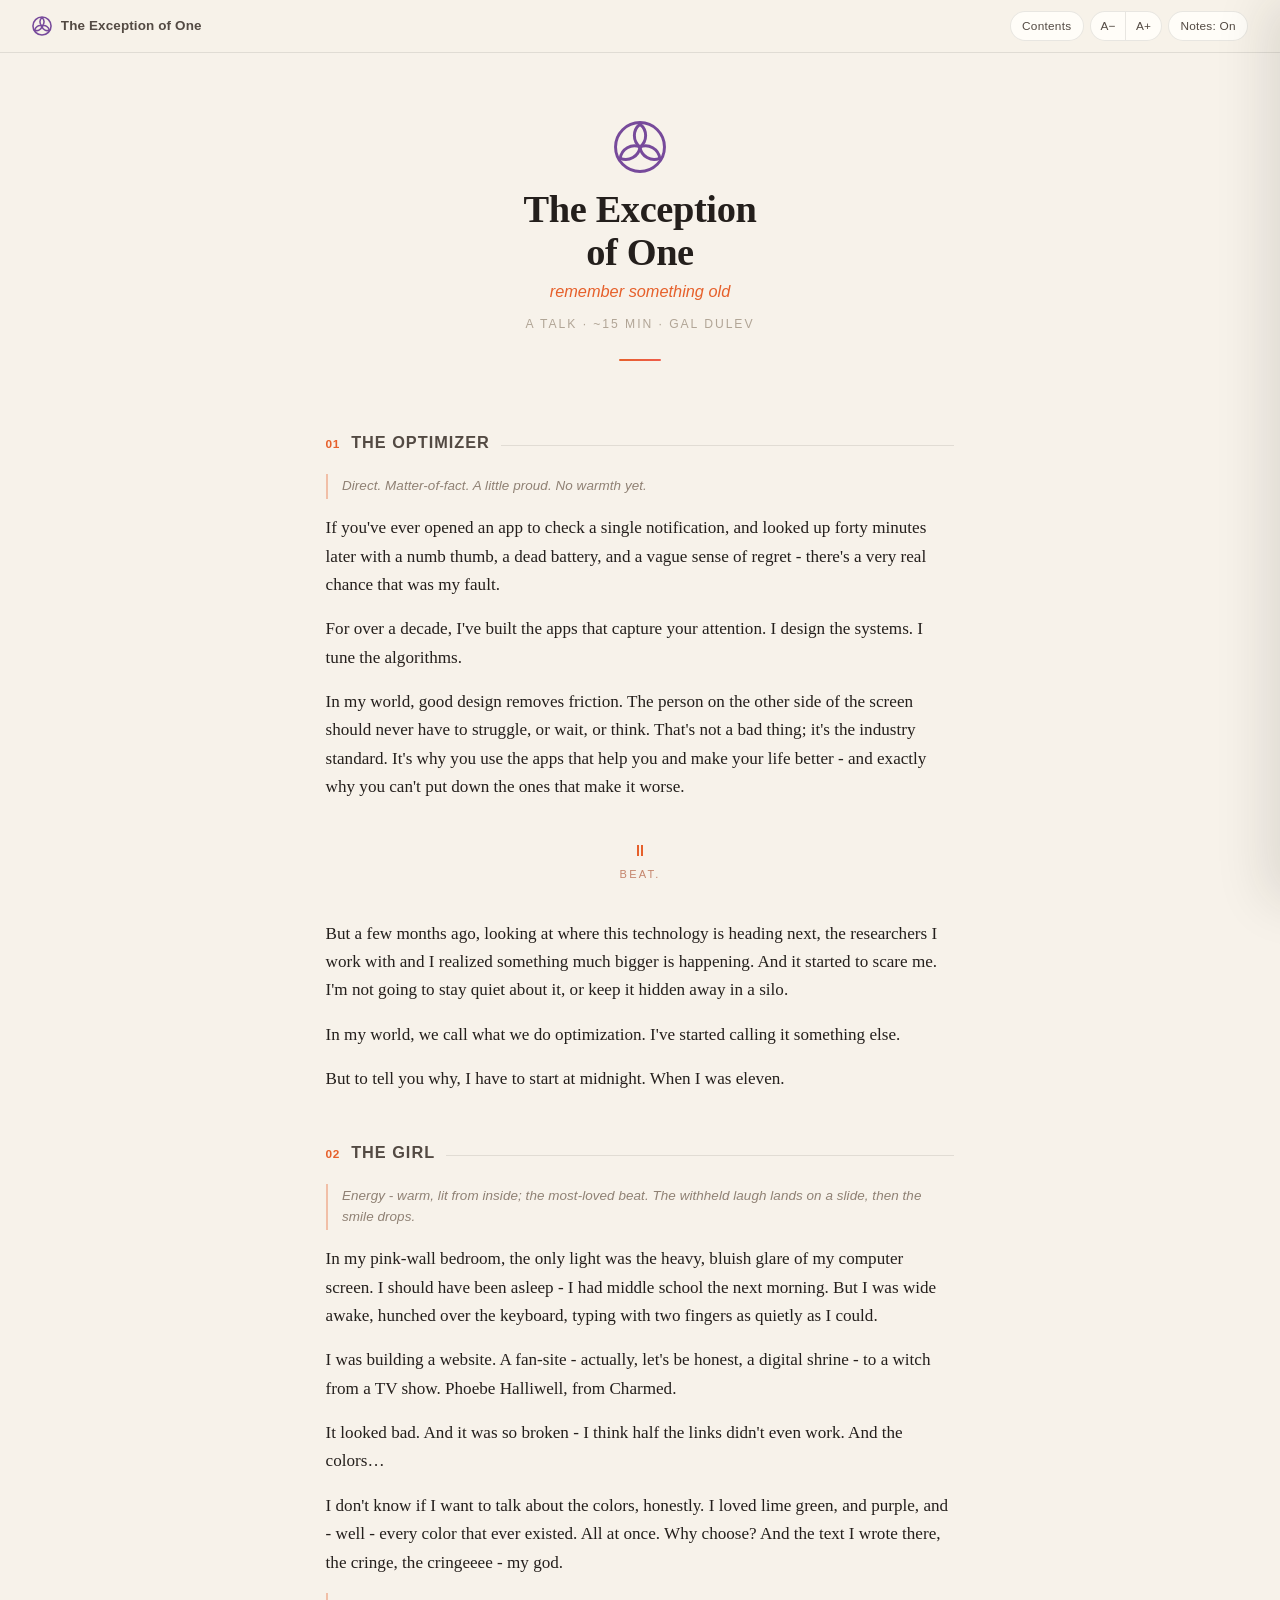
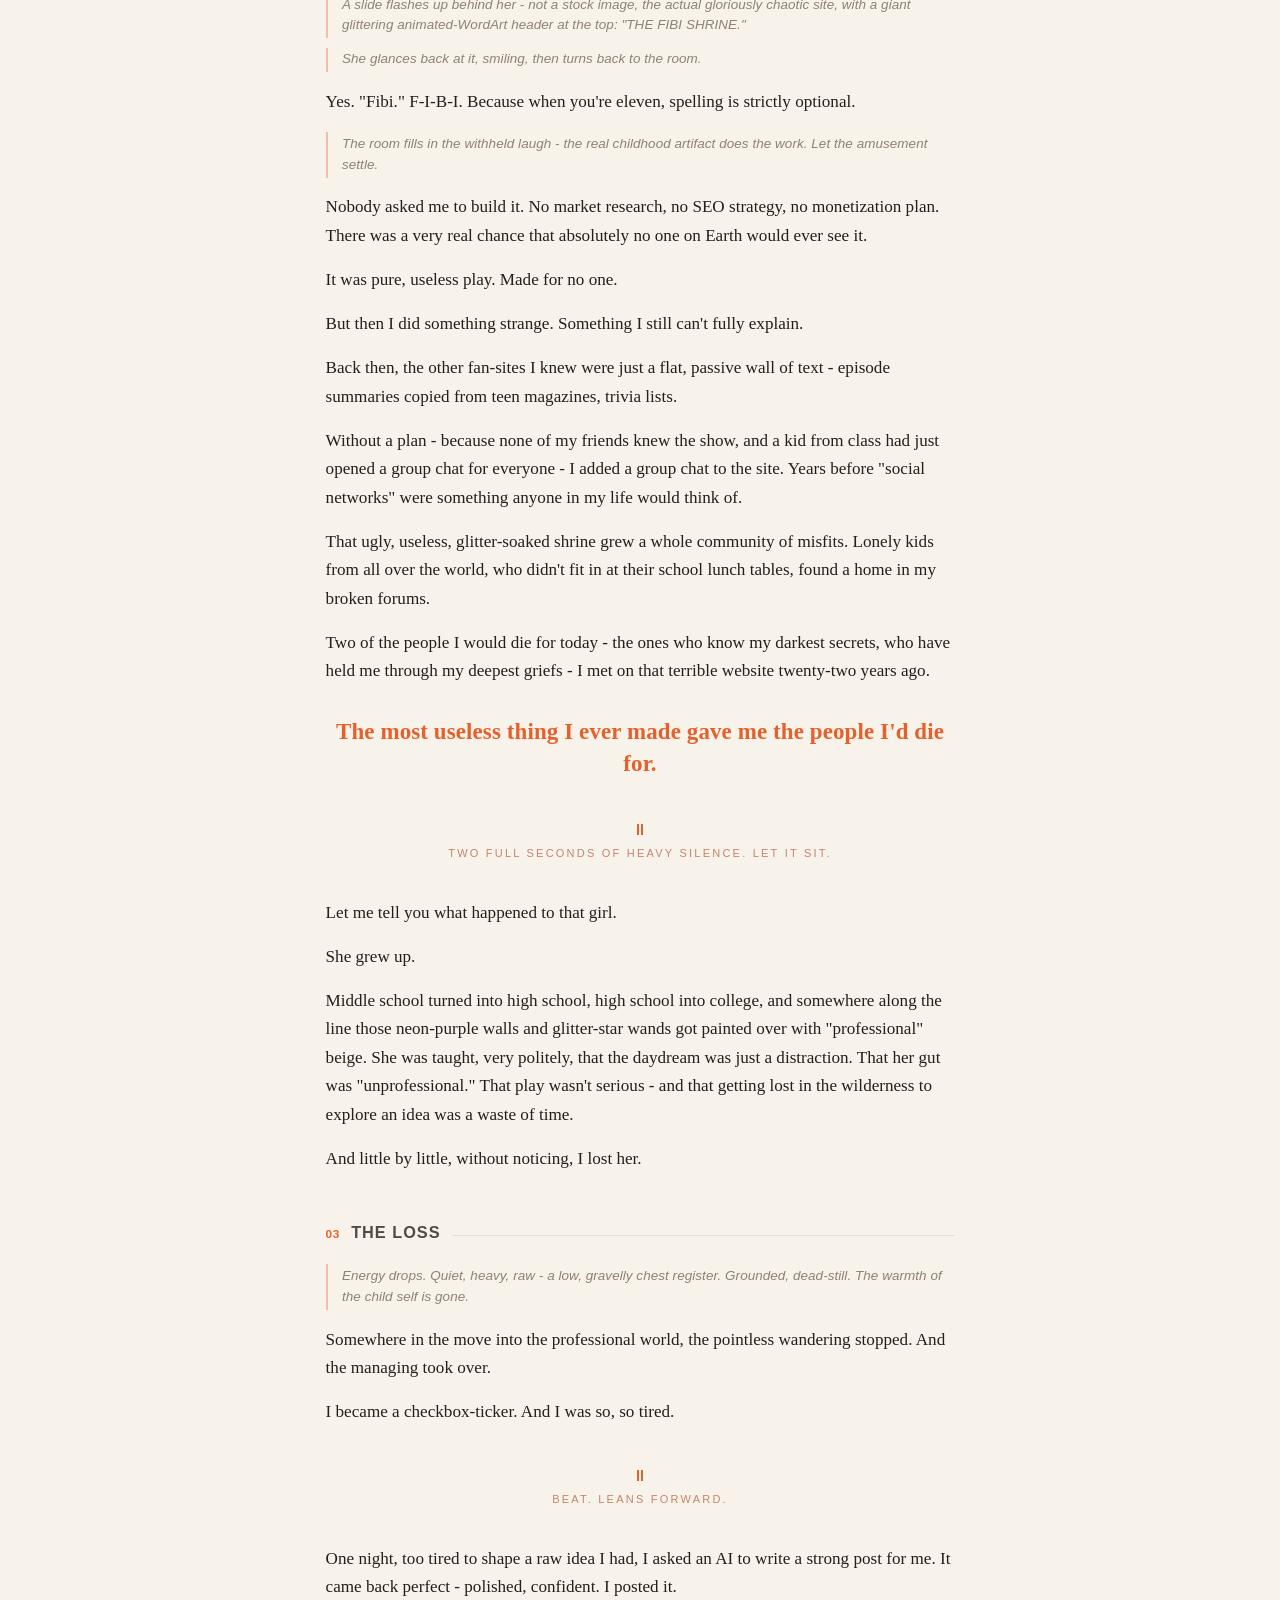
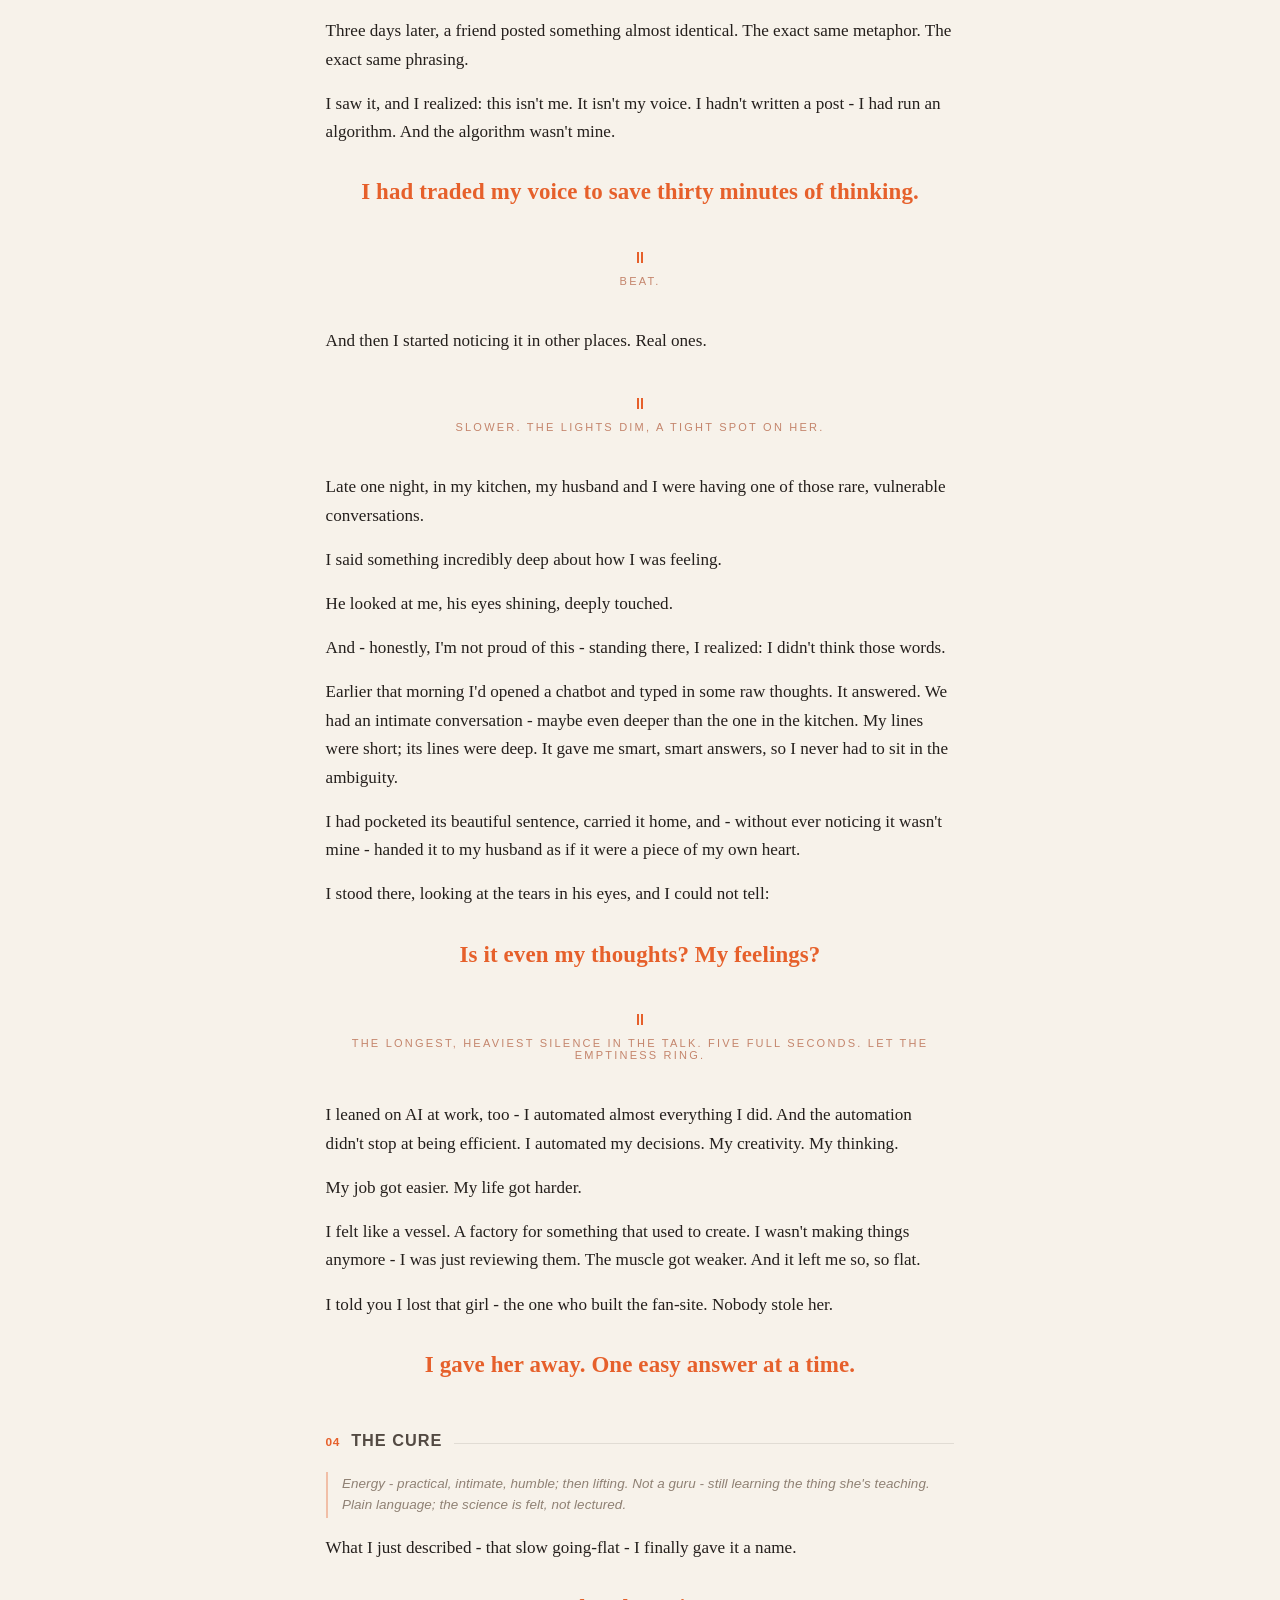
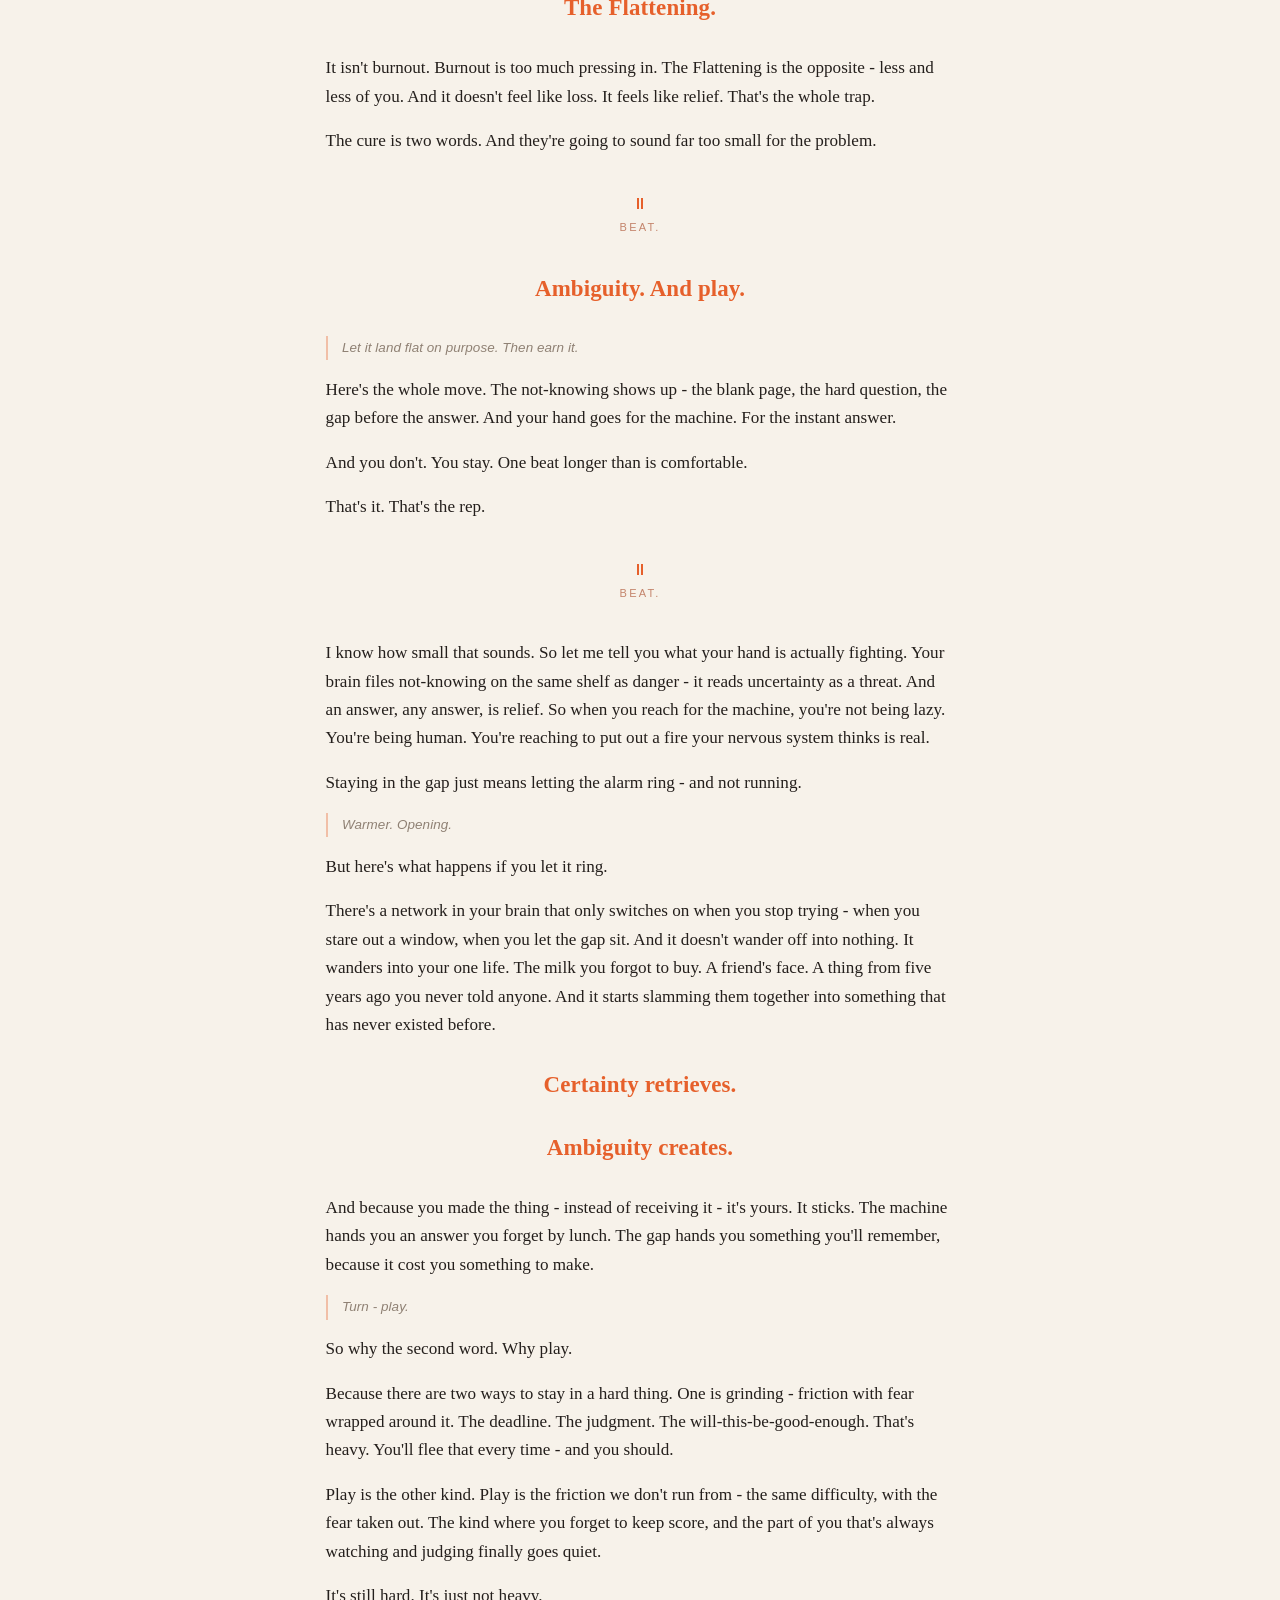
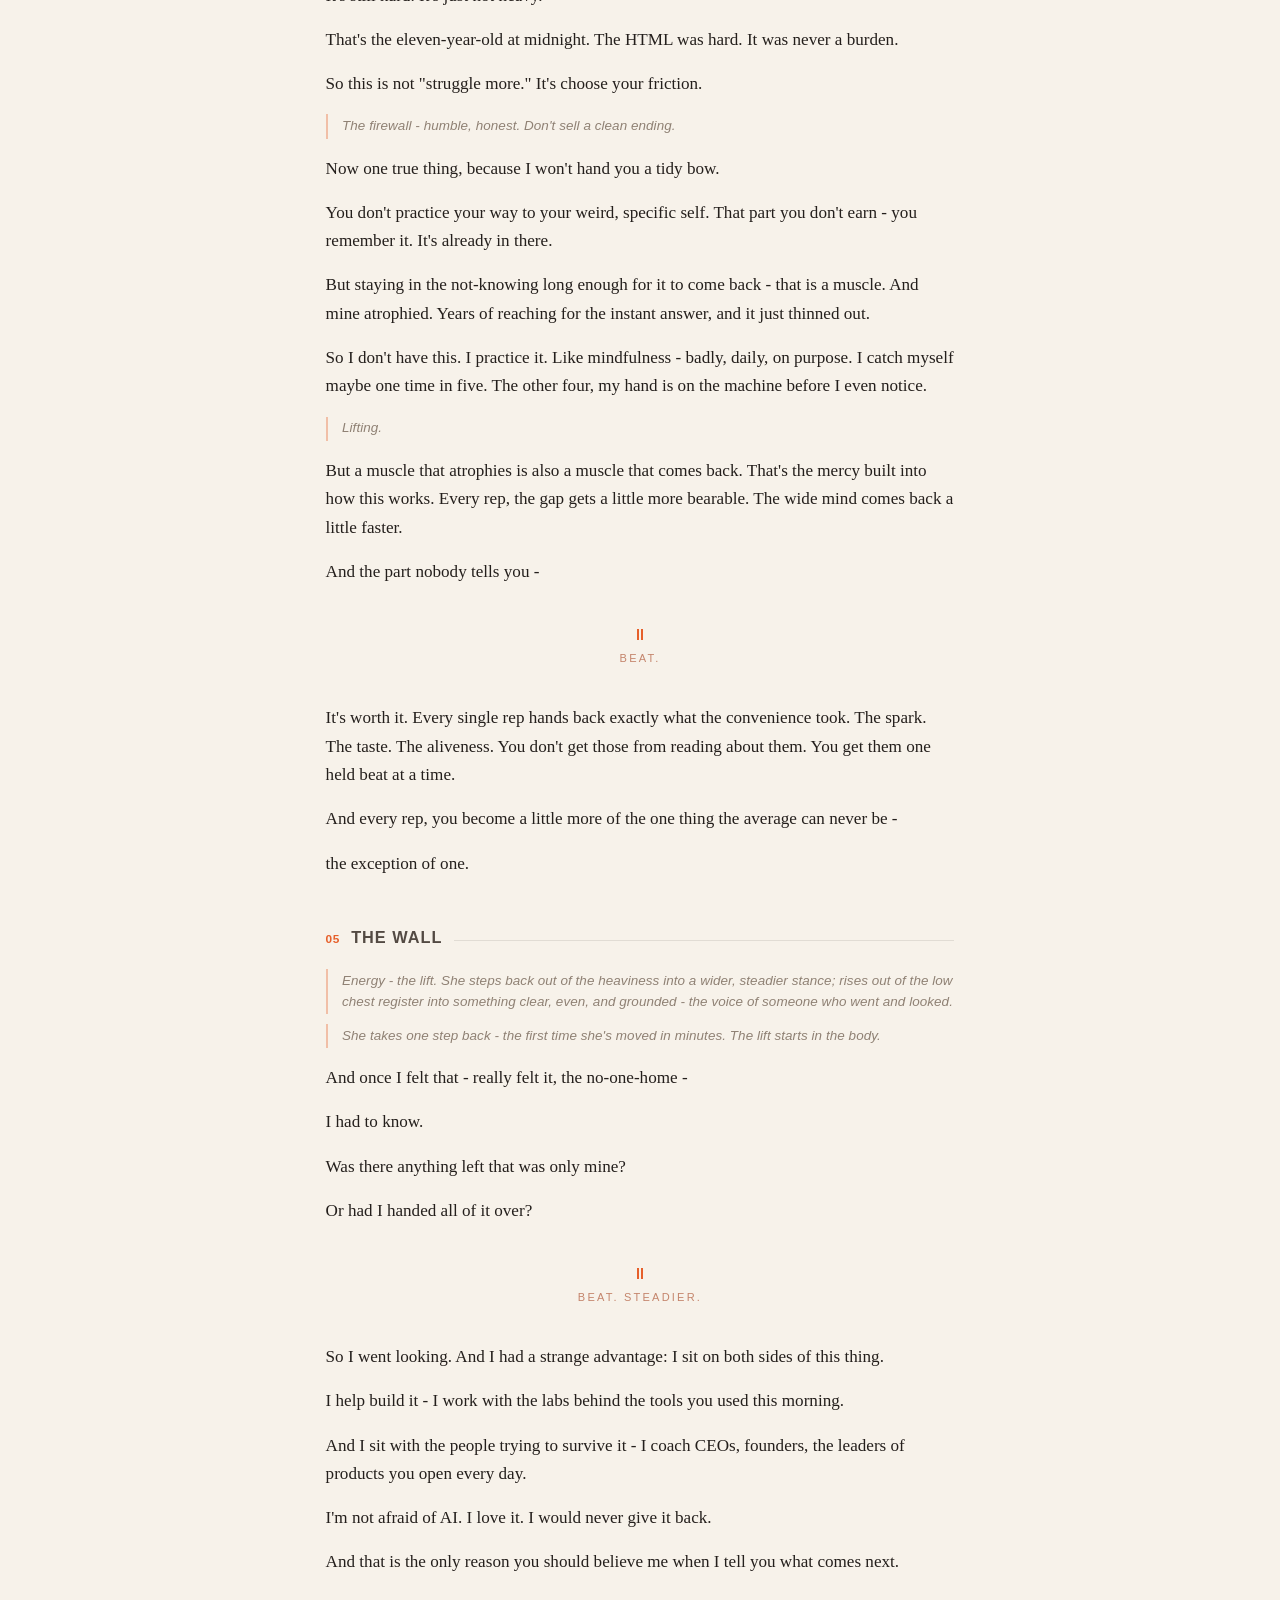
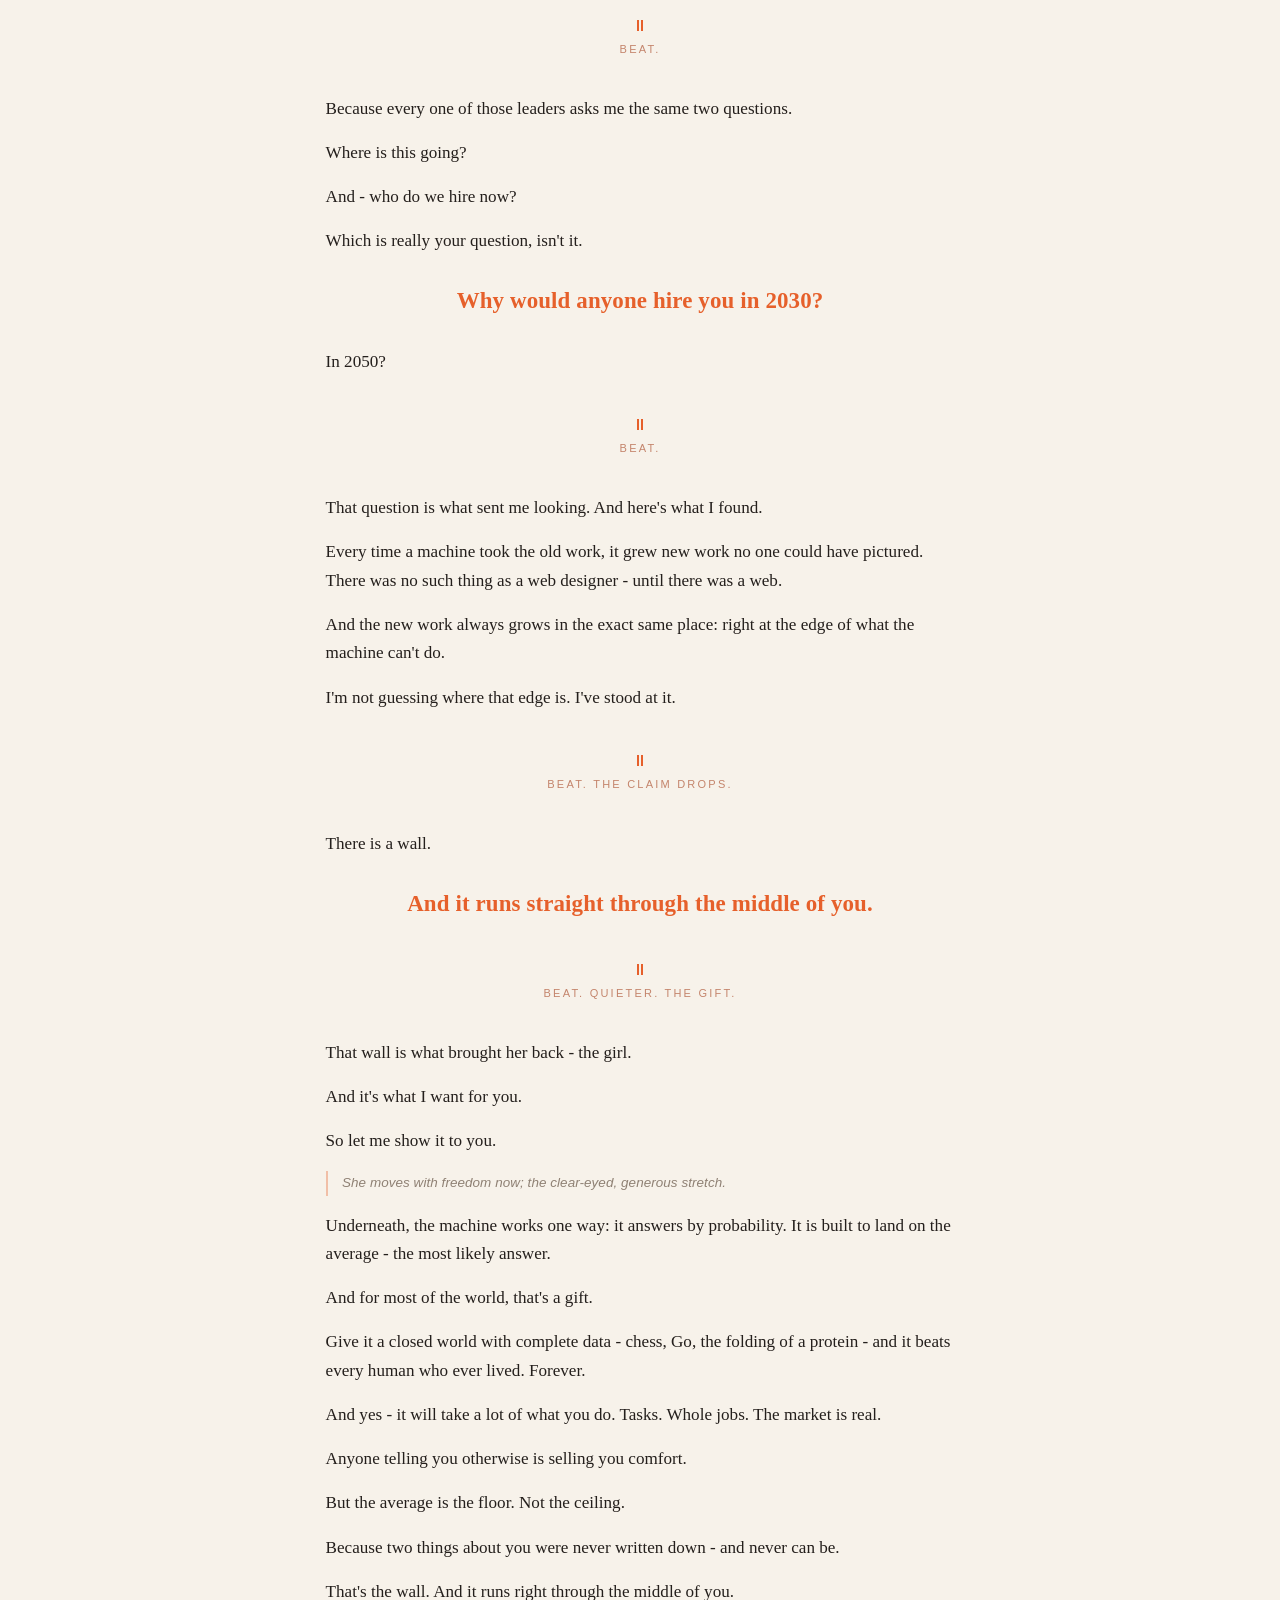
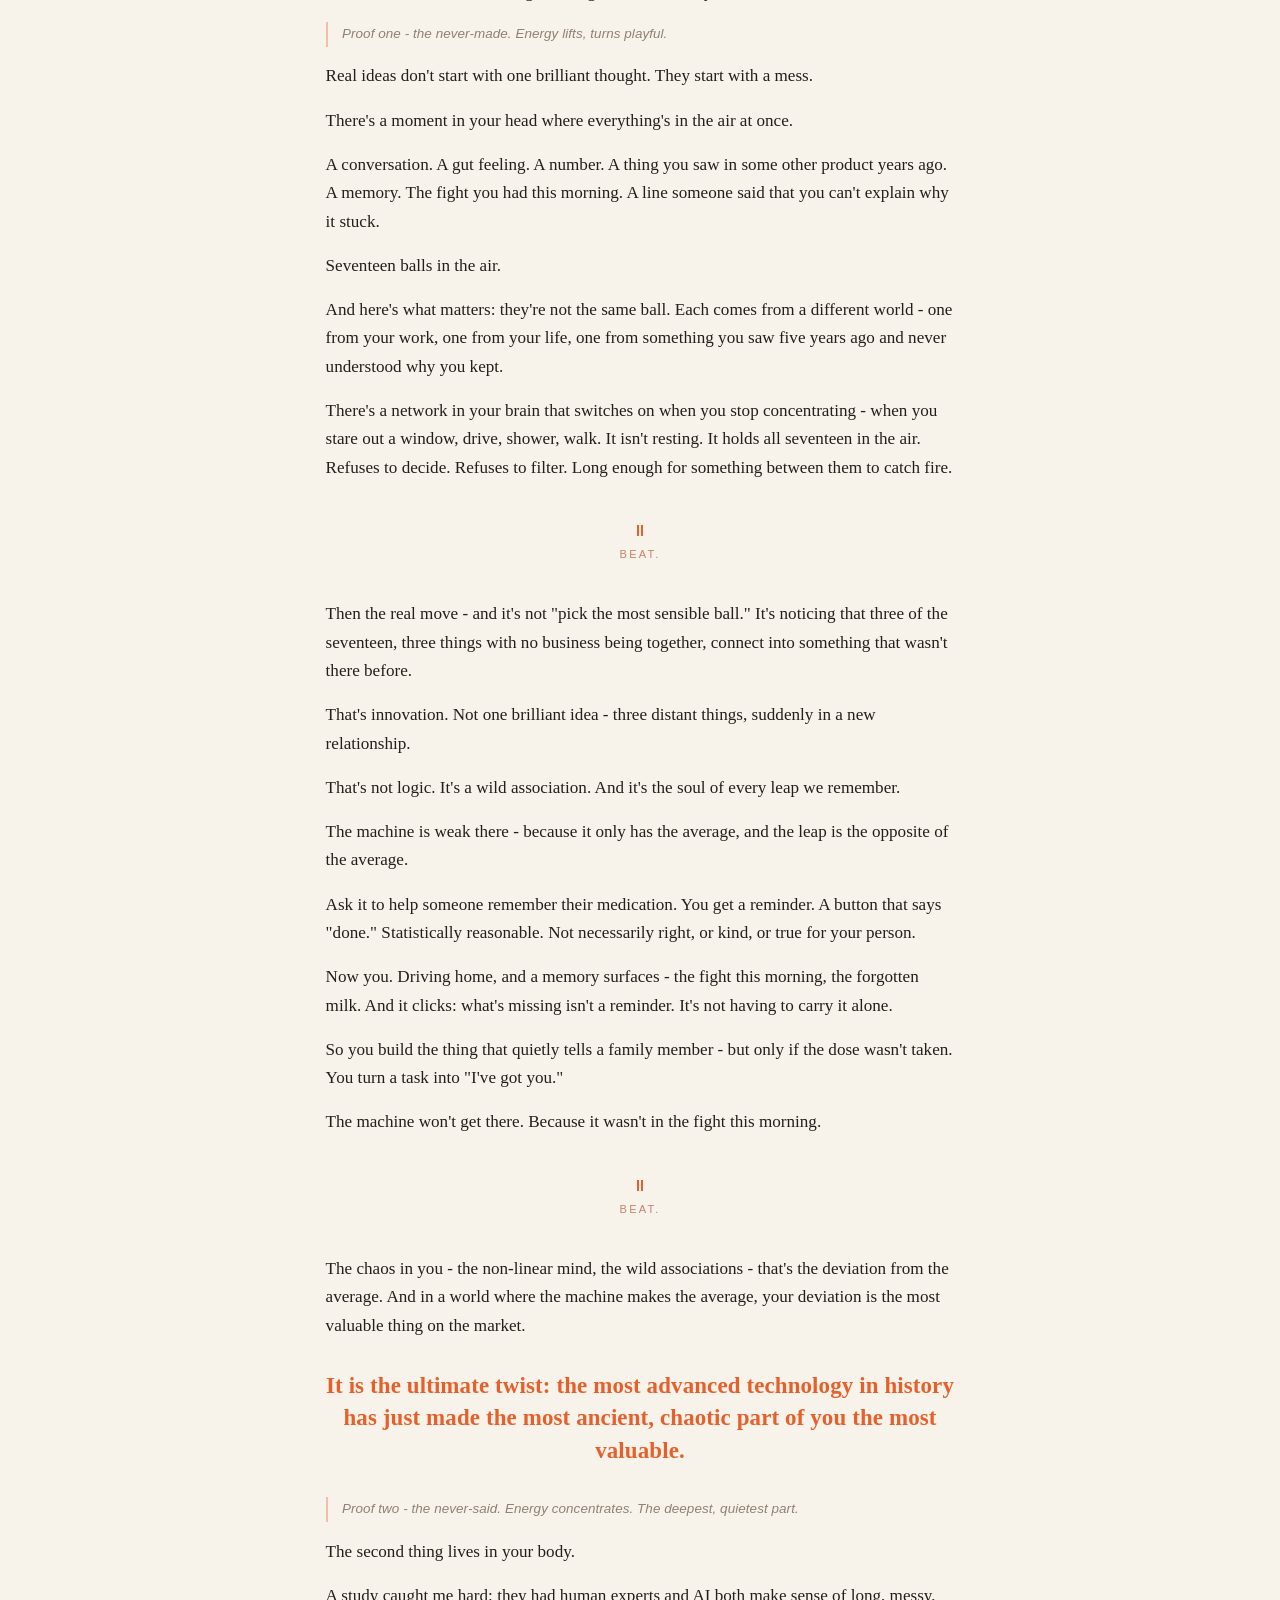
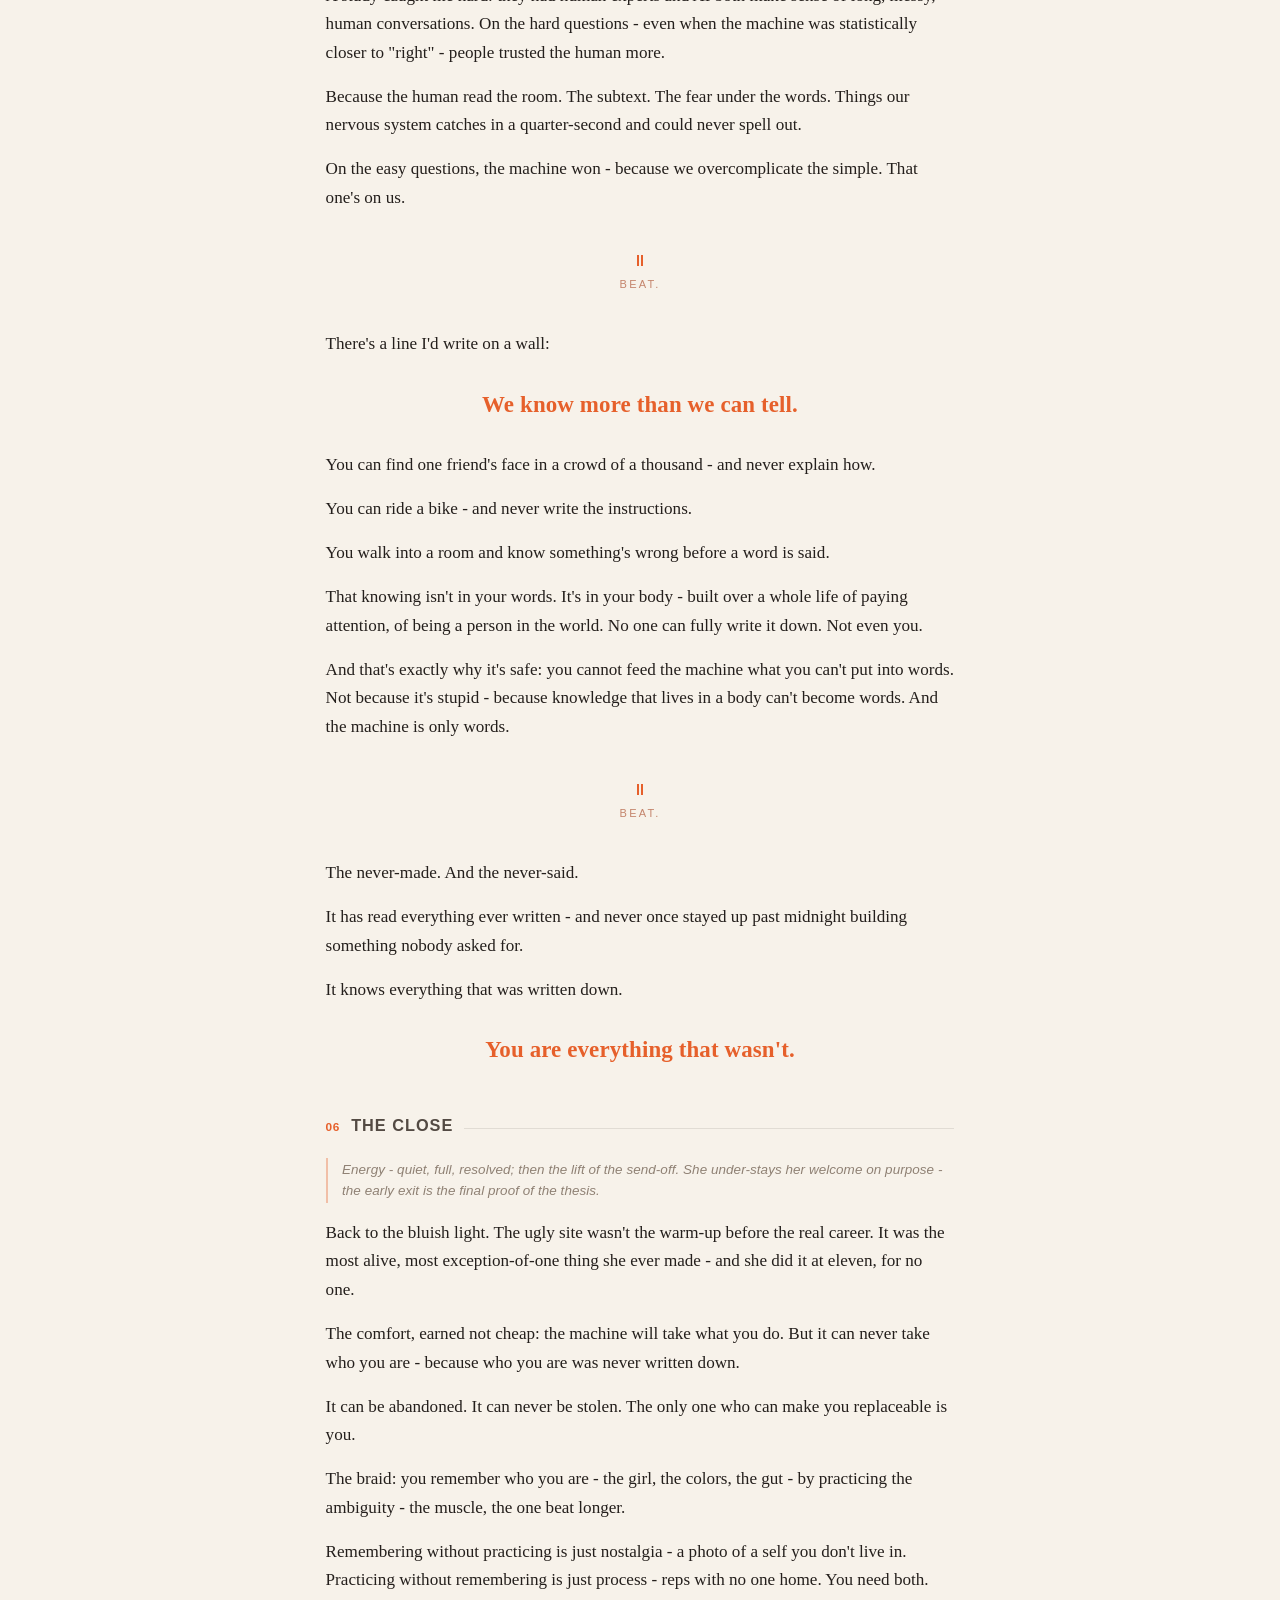
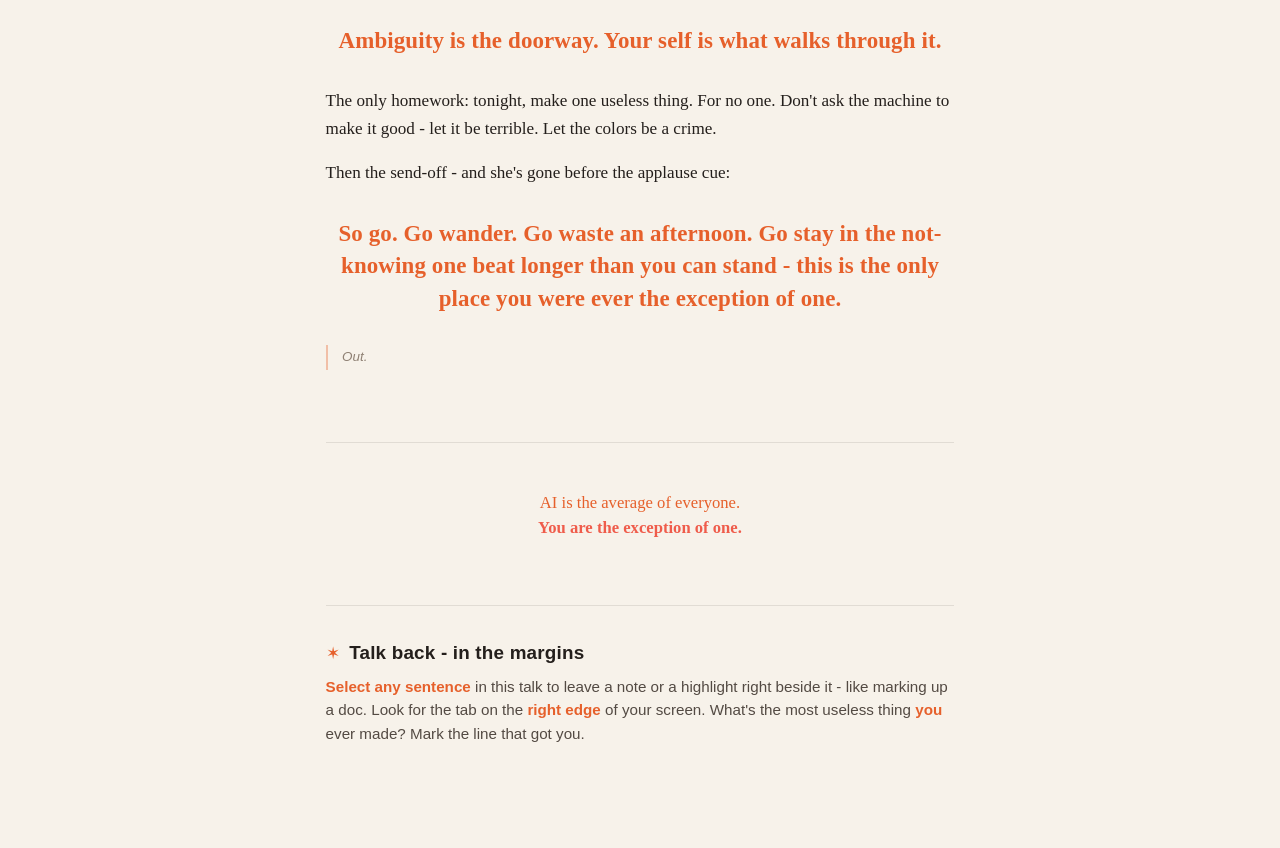
==== commit 60049a40: "Wall: user revision (no-one-home pivot, two-sided insider, the ultimate twist, two proofs); swap fir" ====
--- a/index.html
+++ b/index.html
@@ -11,7 +11,7 @@
 
 <header class="topbar">
   <div class="brand">
-    <svg width="20" height="20" viewBox="0 0 24 24" aria-hidden="true"><path d="M12 2c1 3.2-1.4 4.2-1.4 7 0 1.6 1 2.6 1 2.6s.6-1 .5-2.6c1.7 1.3 3.4 3.4 3.4 6.1A5.5 5.5 0 0 1 6.6 15c0-1.7.9-2.9.9-2.9s.5 1 1.4 1.2C8 10.5 9.5 6.7 12 2z" fill="#ef5c4b"/></svg>
+    <svg width="20" height="20" viewBox="0 0 64 64" aria-hidden="true" fill="none" stroke="#774A9B" stroke-width="5" stroke-linejoin="round"><circle cx="32" cy="32" r="29"/><path d="M32 32 A17 17 0 0 1 32 5 A17 17 0 0 1 32 32 Z"/><path d="M32 32 A17 17 0 0 1 32 5 A17 17 0 0 1 32 32 Z" transform="rotate(120 32 32)"/><path d="M32 32 A17 17 0 0 1 32 5 A17 17 0 0 1 32 32 Z" transform="rotate(240 32 32)"/></svg>
     <span>The Exception of One</span>
   </div>
   <div class="controls">
@@ -27,10 +27,7 @@
 <main>
   <section class="hero">
     <div class="flame">
-      <svg width="54" height="54" viewBox="0 0 24 24" aria-hidden="true">
-        <path d="M12 1.5c1.4 4.3-2 5.6-2 9.4 0 2.2 1.4 3.6 1.4 3.6s.8-1.4.7-3.6c2.3 1.8 4.6 4.6 4.6 8.2A7 7 0 0 1 5 16.8c0-2.3 1.2-3.9 1.2-3.9s.7 1.4 1.9 1.7C6.6 10.9 8.7 5.8 12 1.5z" fill="#e6602b"/>
-        <path d="M12 6c.9 2.6-1.2 3.4-1.2 5.7 0 1.3.8 2.2.8 2.2s2.2-1.6 2.2-4c0-1.2-.6-2.6-1.8-3.9z" fill="#ef5c4b"/>
-      </svg>
+      <svg width="54" height="54" viewBox="0 0 64 64" aria-hidden="true" fill="none" stroke="#774A9B" stroke-width="3.5" stroke-linejoin="round"><circle cx="32" cy="32" r="29"/><path d="M32 32 A17 17 0 0 1 32 5 A17 17 0 0 1 32 32 Z"/><path d="M32 32 A17 17 0 0 1 32 5 A17 17 0 0 1 32 32 Z" transform="rotate(120 32 32)"/><path d="M32 32 A17 17 0 0 1 32 5 A17 17 0 0 1 32 32 Z" transform="rotate(240 32 32)"/></svg>
     </div>
     <h1 class="serif">The Exception<br>of One</h1>
     <p class="kicker">remember something old</p>
